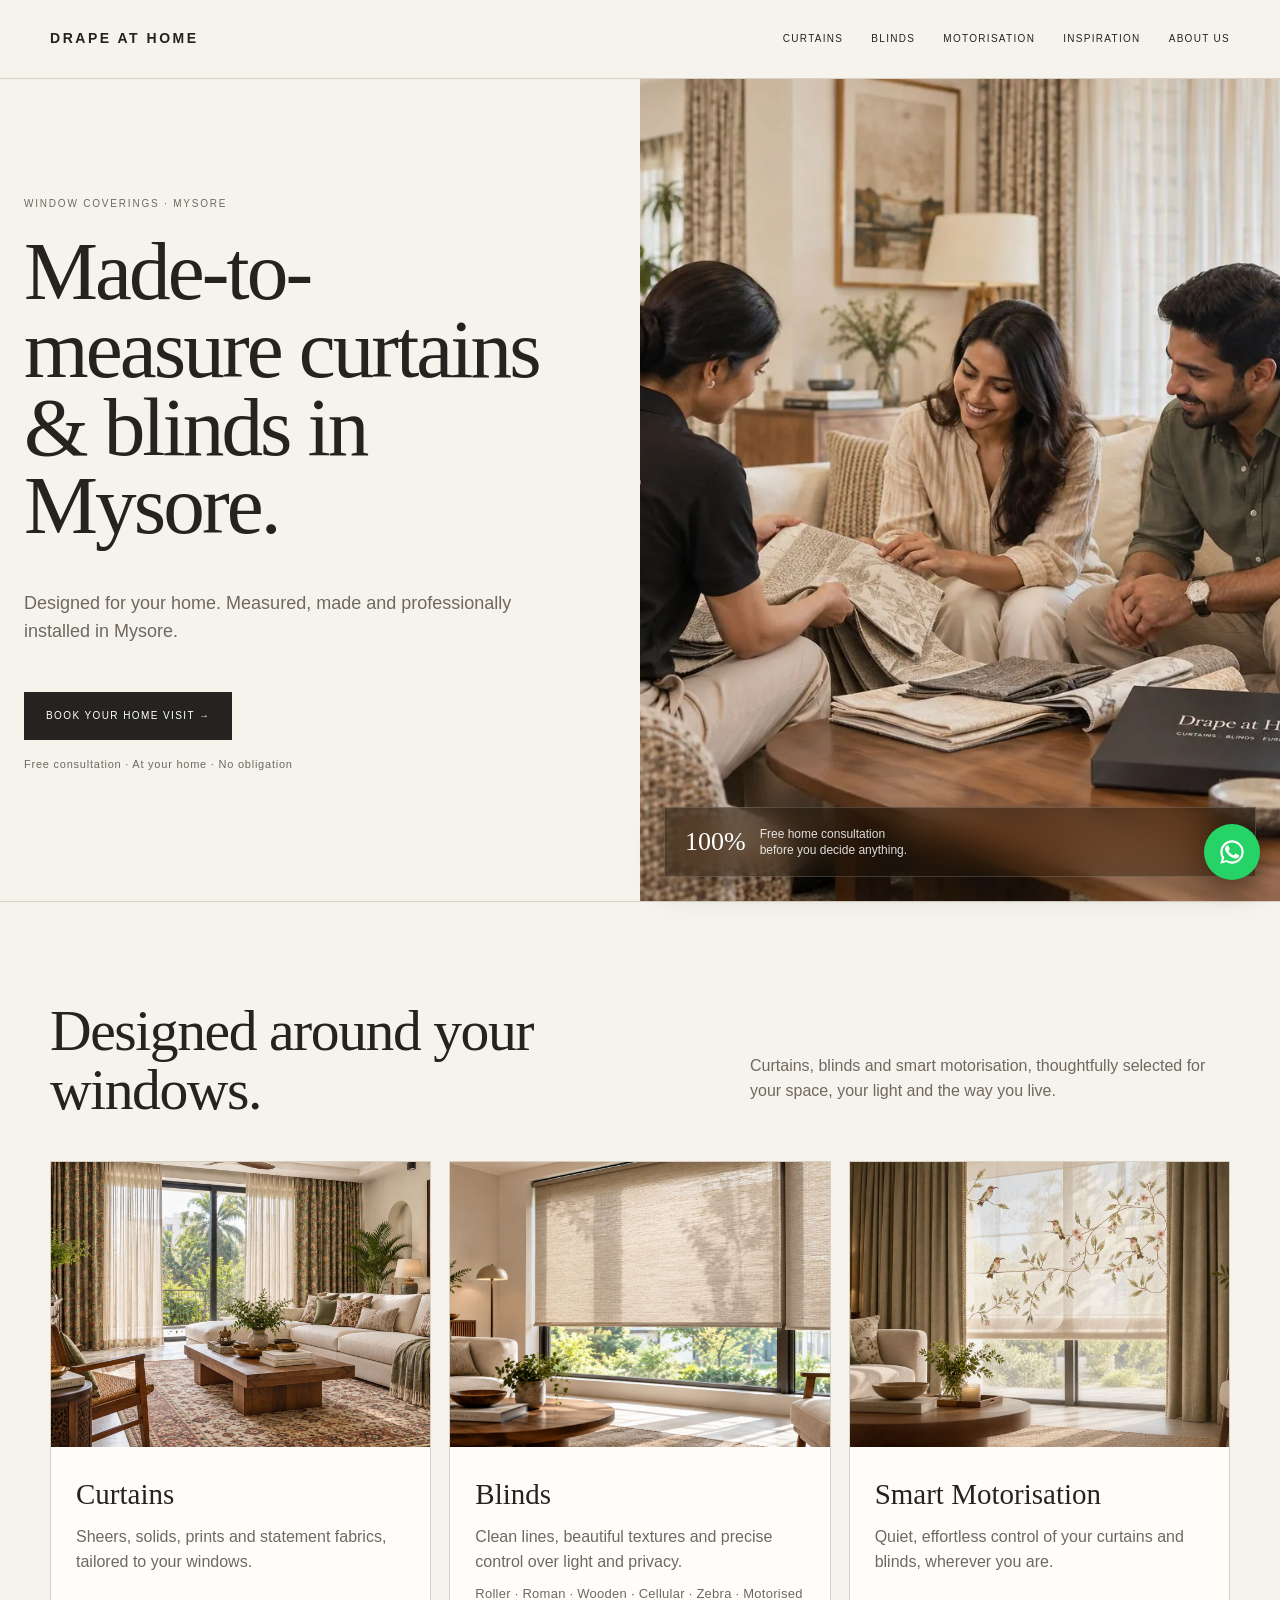
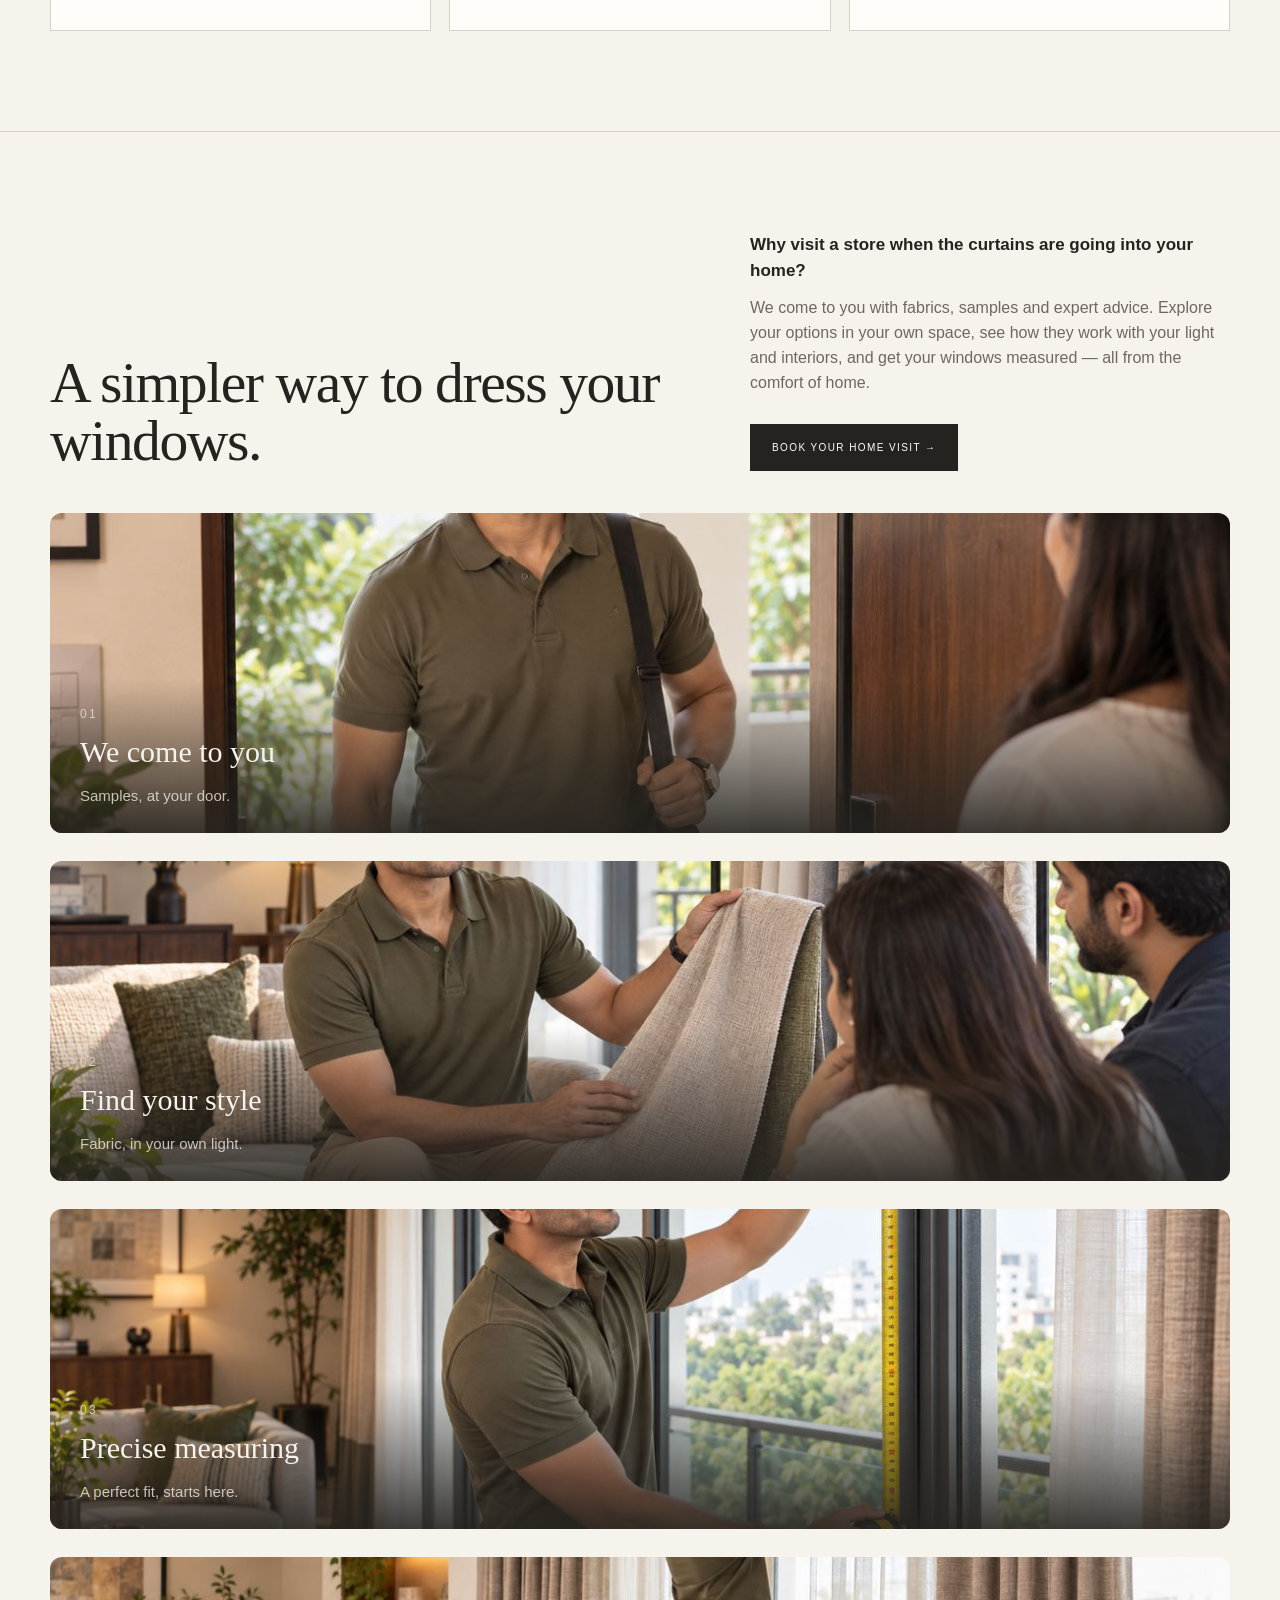
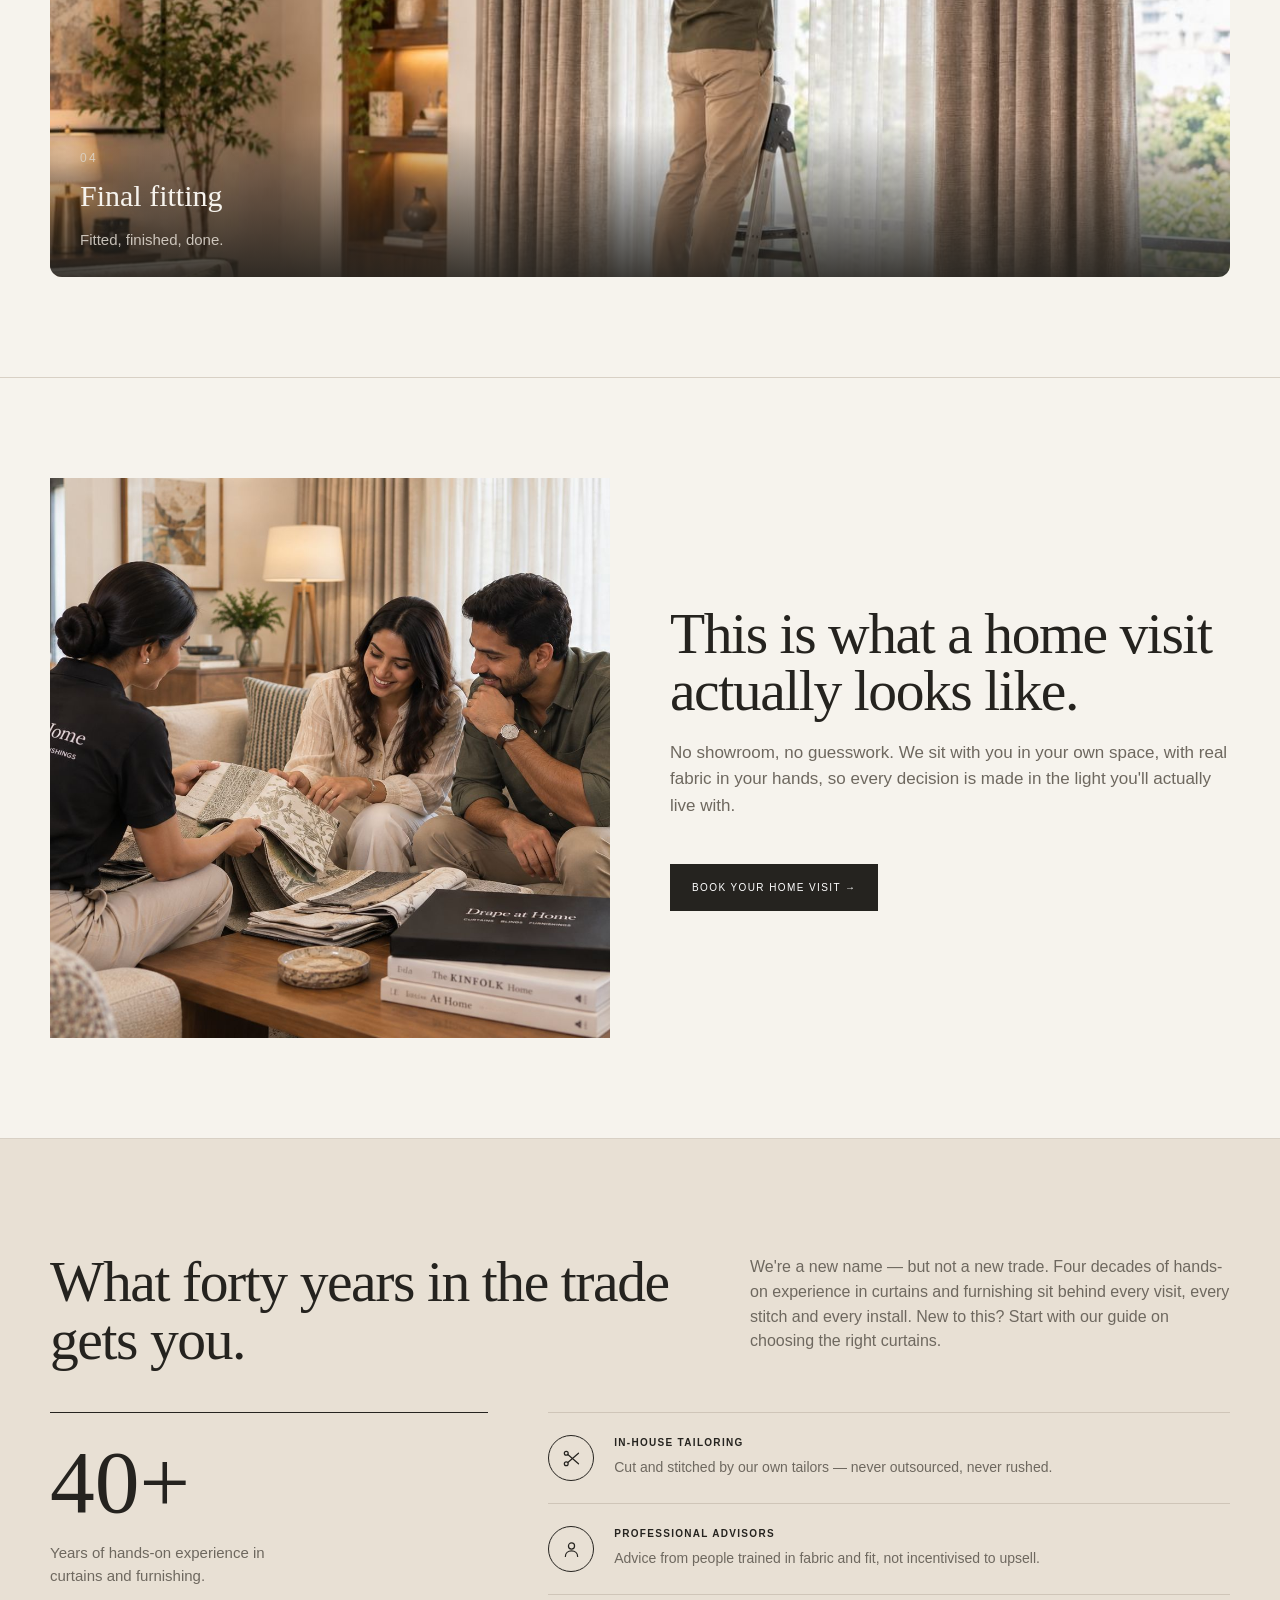
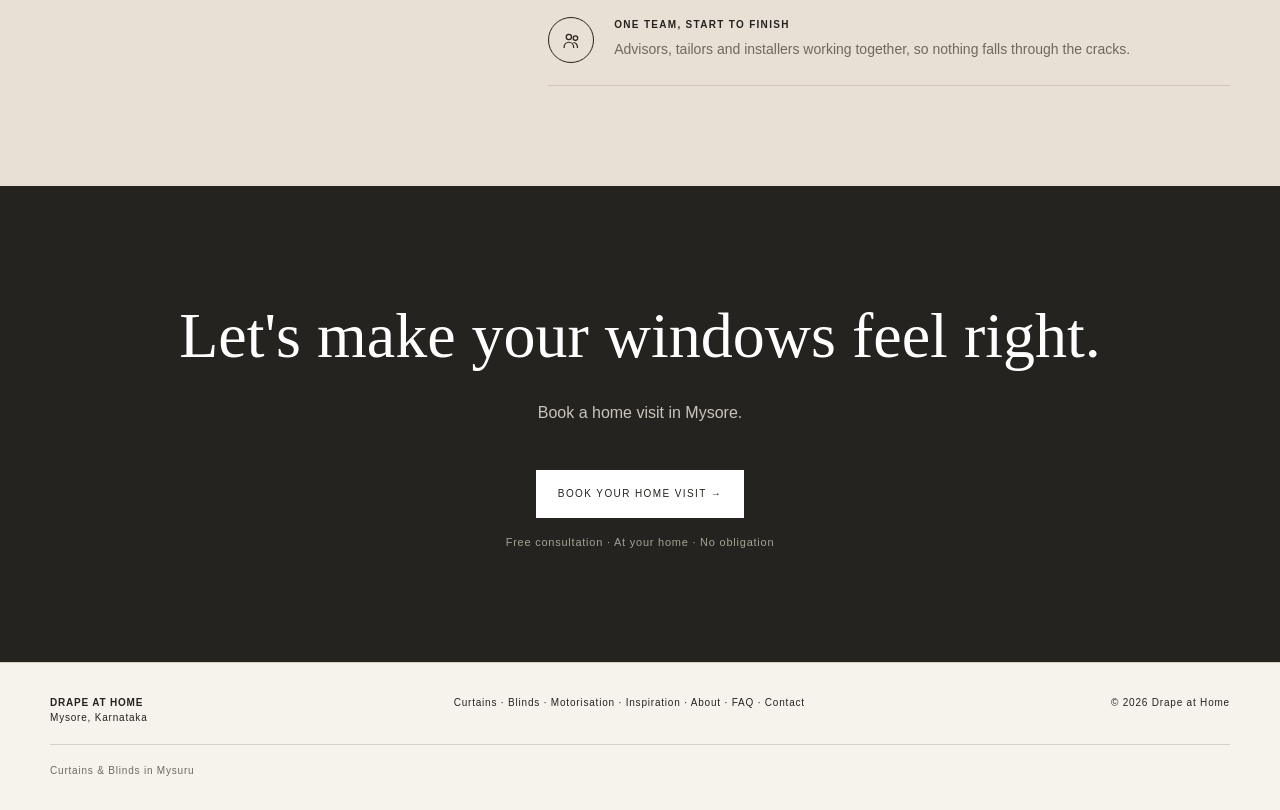
==== index.html @ 2e9bd003 "Set process titles in sentence case for consistency Every other large serif headline site-wide (page" ====
<!doctype html><html lang="en"><head><meta charset="utf-8"><meta name="viewport" content="width=device-width,initial-scale=1"><title>Made-to-measure curtains & blinds in Mysore | Drape at Home</title><meta name="description" content="Made-to-measure curtains, blinds and motorised window coverings for Mysore homes. Free home consultation, expert measuring and professional installation."><link rel="canonical" href="https://drapehomes.netlify.app/"><meta property="og:type" content="website"><meta property="og:title" content="Made-to-measure curtains &amp; blinds in Mysore | Drape at Home"><meta property="og:description" content="Made-to-measure curtains, blinds and motorised window coverings for Mysore homes. Free home consultation, expert measuring and professional installation."><meta property="og:url" content="https://drapehomes.netlify.app/"><meta property="og:image" content="https://drapehomes.netlify.app/images/hero-consultation.jpg"><meta name="twitter:card" content="summary_large_image"><meta name="twitter:title" content="Made-to-measure curtains &amp; blinds in Mysore | Drape at Home"><meta name="twitter:description" content="Made-to-measure curtains, blinds and motorised window coverings for Mysore homes. Free home consultation, expert measuring and professional installation."><meta name="twitter:image" content="https://drapehomes.netlify.app/images/hero-consultation.jpg"><link rel="stylesheet" href="style.css"><script type="application/ld+json">{"@context":"https://schema.org","@type":"HomeAndConstructionBusiness","name":"Drape at Home","description":"Made-to-measure curtains, blinds and motorised window coverings for homes in Mysuru.","telephone":"+919886224170","address":{"@type":"PostalAddress","addressLocality":"Mysuru","addressRegion":"Karnataka","addressCountry":"IN"},"priceRange":"₹₹","areaServed":{"@type":"City","name":"Mysuru","containedInPlace":{"@type":"AdministrativeArea","name":"Karnataka"}},"url":"https://drapehomes.netlify.app/","serviceType":["Curtains","Blinds","Motorisation"]}</script></head><body><header><div class="container nav"><a class="logo" href="index.html">DRAPE AT HOME</a><nav class="navlinks"><a href="curtains.html">CURTAINS</a><a href="blinds.html">BLINDS</a><a href="motorisation.html">MOTORISATION</a><a href="inspiration.html">INSPIRATION</a><a href="about.html">ABOUT US</a></nav><button class="menu" aria-label="Open menu" aria-expanded="false">☰</button></div><nav class="mobile-nav" aria-label="Mobile navigation"><a href="index.html">HOME</a><a href="curtains.html">CURTAINS</a><a href="blinds.html">BLINDS</a><a href="motorisation.html">MOTORISATION</a><a href="inspiration.html">INSPIRATION</a><a href="about.html">ABOUT US</a><a href="contact.html">CONTACT</a></nav></header><main><section class="hero"><div class="container hero-copy"><div class="eyebrow">Window coverings · Mysore</div><h1>Made-to-measure curtains & blinds in Mysore.</h1><p class="lead">Designed for your home. Measured, made and professionally installed in Mysore.</p><a class="btn" href="contact.html">BOOK YOUR HOME VISIT →</a><p class="btn-note">Free consultation · At your home · No obligation</p></div><div class="hero-img"><picture><source srcset="images/hero-consultation.webp" type="image/webp"><img src="images/hero-consultation.jpg" width="1536" height="1024" alt="Drape at Home consultant showing curtain fabric samples to a couple at home"></picture><div class="hero-badge"><div class="hero-badge-num">100%</div><div class="hero-badge-text">Free home consultation<br>before you decide anything.</div></div></div></section>
<section class="section"><div class="container"><div class="section-head"><h2>Designed around your windows.</h2><p class="section-intro">Curtains, blinds and smart motorisation, thoughtfully selected for your space, your light and the way you live.</p></div><div class="cards"><a class="card" href="curtains.html"><img src="images/curtains-living-room.jpg" width="1536" height="1024" loading="lazy" alt="Curtains in a living room"><div class="card-body"><h3>Curtains</h3><p>Sheers, solids, prints and statement fabrics, tailored to your windows.</p></div></a><a class="card" href="blinds.html"><img src="images/blinds-roller-shade.jpg" width="1600" height="900" loading="lazy" alt="Window blinds"><div class="card-body"><h3>Blinds</h3><p>Clean lines, beautiful textures and precise control over light and privacy.</p><p>Roller · Roman · Wooden · Cellular · Zebra · Motorised</p></div></a><a class="card" href="motorisation.html"><img src="images/bedroom-window-treatment.jpg" width="1600" height="900" loading="lazy" alt="Bedroom interior"><div class="card-body"><h3>Smart Motorisation</h3><p>Quiet, effortless control of your curtains and blinds, wherever you are.</p></div></a></div></div></section>
<section class="section"><div class="container"><div class="section-head"><h2>A simpler way to dress your windows.</h2><div class="section-intro"><p class="lede">Why visit a store when the curtains are going into your home?</p><p>We come to you with fabrics, samples and expert advice. Explore your options in your own space, see how they work with your light and interiors, and get your windows measured — all from the comfort of home.</p><a class="btn" href="contact.html">BOOK YOUR HOME VISIT →</a></div></div><div class="process-list"><div class="process-item"><div class="process-photo"><img src="images/process-visit.jpg" width="1200" height="873" loading="lazy" alt="Drape at Home consultant arriving at a customer's home for a visit"><div class="process-overlay"><span class="process-num">01</span><h3 class="process-title">We come to you</h3><p class="process-sub">Samples, at your door.</p></div></div></div><div class="process-item"><div class="process-photo"><img src="images/process-design.jpg" width="1200" height="800" loading="lazy" alt="Consultant showing fabric swatches to a couple at home"><div class="process-overlay"><span class="process-num">02</span><h3 class="process-title">Find your style</h3><p class="process-sub">Fabric, in your own light.</p></div></div></div><div class="process-item"><div class="process-photo"><img src="images/process-measure.jpg" width="1200" height="675" loading="lazy" alt="Consultant measuring a window for made-to-measure curtains in a Mysore home"><div class="process-overlay"><span class="process-num">03</span><h3 class="process-title">Precise measuring</h3><p class="process-sub">A perfect fit, starts here.</p></div></div></div><div class="process-item"><div class="process-photo"><img src="images/process-install.jpg" width="1200" height="800" loading="lazy" alt="Consultant installing curtains from a ladder"><div class="process-overlay"><span class="process-num">04</span><h3 class="process-title">Final fitting</h3><p class="process-sub">Fitted, finished, done.</p></div></div></div></div></div></section>
<section class="section"><div class="container feature"><img src="images/consultation-living-room.jpg" width="1536" height="1024" loading="lazy" alt="Drape at Home consultant showing fabric samples to a couple in their living room"><div class="feature-copy"><h2>This is what a home visit actually looks like.</h2><p>No showroom, no guesswork. We sit with you in your own space, with real fabric in your hands, so every decision is made in the light you'll actually live with.</p><a class="btn" href="contact.html">BOOK YOUR HOME VISIT →</a></div></div></section><section class="section trust"><div class="container"><div class="section-head"><h2>What forty years in the trade gets you.</h2><p class="section-intro">We're a new name — but not a new trade. Four decades of hands-on experience in curtains and furnishing sit behind every visit, every stitch and every install. New to this? Start with our guide on <a href="choosing-the-right-curtains.html">choosing the right curtains</a>.</p></div><div class="trust-layout"><div class="trust-stat"><div class="trust-stat-num">40+</div><div class="trust-stat-label">Years of hands-on experience in curtains and furnishing.</div></div><div class="trust-list"><div class="trust-row"><div class="trust-icon"><svg viewBox="0 0 24 24" fill="none" stroke="currentColor" stroke-width="1.4" stroke-linecap="round" stroke-linejoin="round"><circle cx="6" cy="6" r="2.2"/><circle cx="6" cy="18" r="2.2"/><line x1="7.8" y1="7.4" x2="20" y2="18"/><line x1="7.8" y1="16.6" x2="20" y2="6"/></svg></div><div><b>IN-HOUSE TAILORING</b><span>Cut and stitched by our own tailors — never outsourced, never rushed.</span></div></div><div class="trust-row"><div class="trust-icon"><svg viewBox="0 0 24 24" fill="none" stroke="currentColor" stroke-width="1.4" stroke-linecap="round" stroke-linejoin="round"><circle cx="12" cy="8" r="3.5"/><path d="M5 20c0-4 3-6.5 7-6.5s7 2.5 7 6.5"/></svg></div><div><b>PROFESSIONAL ADVISORS</b><span>Advice from people trained in fabric and fit, not incentivised to upsell.</span></div></div><div class="trust-row"><div class="trust-icon"><svg viewBox="0 0 24 24" fill="none" stroke="currentColor" stroke-width="1.4" stroke-linecap="round" stroke-linejoin="round"><circle cx="9" cy="8" r="3"/><circle cx="16.5" cy="9.2" r="2.6"/><path d="M3.5 20c0-3.5 2.5-6 5.5-6s5.5 2.5 5.5 6"/><path d="M14.7 14.3c2.4.5 4.1 2.5 4.1 5.7"/></svg></div><div><b>ONE TEAM, START TO FINISH</b><span>Advisors, tailors and installers working together, so nothing falls through the cracks.</span></div></div></div></div></div></section>
<section class="cta"><h2>Let's make your windows feel right.</h2><p>Book a home visit in Mysore.</p><a class="btn" href="contact.html">BOOK YOUR HOME VISIT →</a><p class="btn-note">Free consultation · At your home · No obligation</p></section></main><footer><div class="container footerrow"><div><b>DRAPE AT HOME</b><br>Mysore, Karnataka</div><div><a href="curtains.html">Curtains</a> · <a href="blinds.html">Blinds</a> · <a href="motorisation.html">Motorisation</a> · <a href="inspiration.html">Inspiration</a> · <a href="about.html">About</a> · <a href="faq.html">FAQ</a> · <a href="contact.html">Contact</a></div><div>© 2026 Drape at Home</div></div><div class="container footer-local"><a href="curtain-blinds-mysore.html">Curtains &amp; Blinds in Mysuru</a></div></footer><a class="whatsapp" href="https://wa.me/919886224170?text=Hi%20Drape%20at%20Home%2C%20I%27d%20like%20to%20book%20a%20home%20visit." target="_blank" rel="noopener" aria-label="Chat with Drape at Home on WhatsApp"><svg viewBox="0 0 24 24" fill="#fff" aria-hidden="true"><path d="M17.472 14.382c-.297-.149-1.758-.867-2.03-.967-.273-.099-.471-.148-.67.15-.197.297-.767.966-.94 1.164-.173.199-.347.223-.644.075-.297-.15-1.255-.463-2.39-1.475-.883-.788-1.48-1.761-1.653-2.059-.173-.297-.018-.458.13-.606.134-.133.298-.347.446-.52.149-.174.198-.298.298-.497.099-.198.05-.371-.025-.52-.075-.149-.669-1.612-.916-2.207-.242-.579-.487-.5-.669-.51-.173-.008-.371-.01-.57-.01-.198 0-.52.074-.792.372-.272.297-1.04 1.016-1.04 2.479 0 1.462 1.065 2.875 1.213 3.074.149.198 2.096 3.2 5.077 4.487.709.306 1.262.489 1.694.625.712.227 1.36.195 1.871.118.571-.085 1.758-.719 2.006-1.413.248-.694.248-1.289.173-1.413-.074-.124-.272-.198-.57-.347z"/><path d="M12.001 2c-5.514 0-10 4.486-10 10 0 1.764.464 3.49 1.345 5.007L2 22l5.117-1.334A9.953 9.953 0 0012 22c5.514 0 10-4.486 10-10S17.515 2 12.001 2zm0 18.15a8.13 8.13 0 01-4.144-1.14l-.297-.176-3.037.792.812-2.958-.192-.304a8.14 8.14 0 01-1.243-4.364c0-4.494 3.656-8.15 8.151-8.15 4.494 0 8.15 3.656 8.15 8.15 0 4.495-3.656 8.15-8.15 8.15z"/></svg></a><script src="script.js"></script></body></html>
---- style.css ----
:root{--paper:#f6f3ed;--warm:#e8e0d4;--sand:#d9cdbd;--ink:#25231f;--muted:#6e685f;--line:#d8d0c5;--white:#fffdfa}
*{box-sizing:border-box}html{scroll-behavior:smooth}body{margin:0;background:var(--paper);color:var(--ink);font-family:Arial,Helvetica,sans-serif;line-height:1.55}a{color:inherit;text-decoration:none}img{display:block;width:100%;height:auto;object-fit:cover}button,.btn,input,select,textarea{font:inherit}.container{width:min(1180px,calc(100% - 48px));margin:auto}
header{position:sticky;top:0;z-index:50;background:rgba(246,243,237,.94);backdrop-filter:blur(10px);border-bottom:1px solid var(--line)}.nav{height:78px;display:flex;align-items:center;justify-content:space-between}.logo{font-size:14px;letter-spacing:.18em;font-weight:700}.navlinks{display:flex;gap:28px;font-size:10px;letter-spacing:.13em}.navlinks a:hover{opacity:.6}.menu{display:none;border:0;background:transparent;font-size:24px;padding:10px;margin:-10px;line-height:1}.mobile-nav{display:none}
.hero{min-height:calc(100vh - 78px);display:grid;grid-template-columns:1fr 1fr}.hero-copy{display:flex;flex-direction:column;justify-content:center;padding:90px 70px 90px 0}.eyebrow{font-size:10px;letter-spacing:.18em;text-transform:uppercase;color:var(--muted);margin-bottom:20px}.hero h1,.pagehero h1,.section h2,.feature-copy h2,.feature-copy h3,.cta h2{font-family:Georgia,'Times New Roman',serif;font-weight:400}.hero h1{font-size:clamp(52px,6.5vw,92px);line-height:.94;margin:0 0 28px;letter-spacing:-.035em}.lead{font-size:18px;color:var(--muted);max-width:550px}.btn{display:inline-flex;align-items:center;justify-content:center;width:max-content;padding:15px 21px;background:var(--ink);color:#fff;font-size:10px;letter-spacing:.14em;margin-top:28px;border:1px solid var(--ink);transition:.2s}.btn:hover{background:transparent;color:var(--ink)}.btn.light{background:#fff;color:var(--ink);border-color:#fff}.btn.light:hover{background:transparent;color:#fff}.hero-img{min-height:620px;position:relative}.hero-img img{height:100%;min-height:620px}.hero-badge{position:absolute;left:24px;bottom:24px;right:24px;background:rgba(20,18,15,.5);backdrop-filter:blur(14px) saturate(160%);-webkit-backdrop-filter:blur(14px) saturate(160%);padding:18px 20px;display:flex;align-items:center;gap:14px;border:1px solid rgba(255,255,255,.16);box-shadow:0 12px 30px rgba(0,0,0,.22)}.hero-badge-num{font-family:Georgia,serif;font-size:26px;line-height:1;white-space:nowrap;color:#fff}.hero-badge-text{font-size:12px;color:rgba(255,255,255,.85);line-height:1.35}
.section{padding:100px 0;border-top:1px solid var(--line)}.section-head{display:flex;justify-content:space-between;align-items:end;gap:40px;margin-bottom:42px}.section h2{font-size:clamp(38px,4.5vw,60px);line-height:1.02;margin:0;letter-spacing:-.025em}.section-intro{max-width:480px;color:var(--muted)}.section-intro .lede{color:var(--ink);font-weight:700;font-size:17px;margin:0 0 12px}.section-intro p{margin:0 0 12px}.section-intro p:last-of-type{margin-bottom:0}.cards{display:grid;grid-template-columns:repeat(3,1fr);gap:18px}.card{background:var(--white);border:1px solid var(--line);transition:transform .2s,box-shadow .2s}.card:hover{transform:translateY(-3px);box-shadow:0 15px 35px #0000000c}.card img{aspect-ratio:4/3}.card-body{padding:25px}.card h3{font-family:Georgia,serif;font-size:29px;font-weight:400;margin:0 0 8px}.card p{color:var(--muted);margin:0}.card p+p{margin-top:10px;font-size:13px;letter-spacing:.02em}
.number-grid{display:grid;grid-template-columns:repeat(4,1fr);gap:20px}.process-list{display:flex;flex-direction:column;gap:28px}.process-photo{position:relative;border-radius:12px;overflow:hidden}.process-photo img{width:100%;height:320px;object-fit:cover;display:block}.process-overlay{position:absolute;left:0;right:0;bottom:0;padding:26px 30px;background:linear-gradient(to top,rgba(37,35,31,.88),rgba(37,35,31,0))}.process-num{display:block;font-size:12px;letter-spacing:.2em;color:var(--sand)}.process-title{font-family:Georgia,'Times New Roman',serif;font-weight:400;font-size:30px;color:var(--paper);margin:6px 0 0}.process-sub{margin:8px 0 0;font-size:15px;color:rgba(244,237,228,.78)}.step{background:var(--white);border:1px solid var(--line);padding-bottom:30px}.step-media{position:relative}.step-media img{aspect-ratio:4/3;display:block}.step-body{padding:40px 26px 0}.step-body b{font-size:10px;letter-spacing:.15em;color:var(--muted)}.step-body h3{font-family:Georgia,serif;font-weight:400;font-size:26px;margin:14px 0 10px}.step-body p{color:var(--muted);margin:0}.step-body .tagline{color:var(--ink);font-weight:700;font-size:15px;margin:0 0 8px}.step-icon{position:absolute;left:22px;bottom:-24px;width:56px;height:56px;border-radius:50%;background:var(--ink);color:#fff;display:flex;align-items:center;justify-content:center;border:4px solid var(--white)}.step-icon svg{width:24px;height:24px;display:block}.trust-icon,.choice-icon{width:46px;height:46px;border-radius:50%;border:1px solid var(--ink);display:flex;align-items:center;justify-content:center;margin-bottom:16px}.trust-icon svg,.choice-icon svg{width:21px;height:21px;display:block}
.trust{background:var(--warm)}.trust-layout{display:grid;grid-template-columns:.9fr 1.4fr;gap:60px;margin-top:6px}.trust-stat{border-top:1px solid var(--ink);padding-top:24px}.trust-stat-num{font-family:Georgia,serif;font-weight:400;font-size:clamp(60px,7vw,96px);line-height:1;margin-bottom:14px}.trust-stat-label{color:var(--muted);font-size:15px;max-width:230px}.trust-list{display:flex;flex-direction:column}.trust-row{display:flex;gap:20px;align-items:flex-start;padding:22px 0;border-top:1px solid #cfc5b8}.trust-row:last-child{border-bottom:1px solid #cfc5b8}.trust-row .trust-icon{margin-bottom:0}.trust-row b{display:block;font-size:10px;letter-spacing:.13em;margin-bottom:6px}.trust-row span{display:block;color:var(--muted);font-size:14px}.cta{background:var(--ink);color:#fff;text-align:center;padding:100px 20px}.cta h2{font-size:clamp(40px,5vw,68px);margin:0}.cta p{color:#c9c4bb}.cta .btn{background:#fff;color:var(--ink);border-color:#fff}.btn-note{display:block;font-size:11px;letter-spacing:.07em;color:var(--muted);margin-top:16px}.cta .btn-note{color:#a7a197}
footer{padding:32px 0;border-top:1px solid var(--line);font-size:10px;letter-spacing:.08em}.footerrow{display:flex;justify-content:space-between;gap:25px}.footerrow a:hover{text-decoration:underline}.footer-local{margin-top:18px;padding-top:18px;border-top:1px solid var(--line);color:var(--muted);font-size:10px}.footer-local a:hover{text-decoration:underline}.whatsapp{position:fixed;right:20px;bottom:20px;width:56px;height:56px;border-radius:50%;background:#25d366;display:flex;align-items:center;justify-content:center;z-index:40;box-shadow:0 8px 20px rgba(0,0,0,.25);transition:transform .2s}.whatsapp:hover{transform:scale(1.07)}.whatsapp svg{width:28px;height:28px;display:block}
.pagehero{padding:105px 0 70px;border-bottom:1px solid var(--line)}.pagehero h1{font-size:clamp(52px,7vw,94px);line-height:.93;margin:0 0 24px;max-width:1000px;letter-spacing:-.035em}.pagehero p{font-size:18px;color:var(--muted);max-width:650px}.category-grid{display:grid;grid-template-columns:repeat(3,1fr);gap:18px}.category{border-top:1px solid var(--ink);padding:22px 0 30px}.category h3{font-family:Georgia,serif;font-weight:400;font-size:29px;margin:0 0 8px}.category p{color:var(--muted);margin:0}.feature{display:grid;grid-template-columns:1fr 1fr;gap:60px;align-items:center}.feature-spaced{margin-bottom:60px}.type-head{margin-bottom:30px}.type-head h3{font-family:Georgia,serif;font-weight:400;font-size:34px;margin:0 0 8px}.type-head p{color:var(--muted);margin:0}.type-head-spaced{margin-top:70px}.category-grid-4{grid-template-columns:repeat(4,1fr)}.category-grid-2{grid-template-columns:repeat(2,1fr)}.choice-grid{display:grid;grid-template-columns:repeat(2,1fr);gap:20px;border-top:1px solid var(--line);padding-top:36px}.choice-card{display:block;border:1px solid var(--line);background:var(--white);padding:30px 26px;transition:transform .2s,box-shadow .2s}a.choice-card:hover{transform:translateY(-3px);box-shadow:0 15px 35px #0000000c}.choice-card h4{font-family:Georgia,serif;font-weight:400;font-size:26px;margin:0 0 10px}.choice-card p{color:var(--muted);margin:0}.choice-card .choice-link{display:block;color:var(--ink);font-weight:700;margin-top:14px}.feature img{aspect-ratio:1/1}.feature video{width:100%;display:block;aspect-ratio:9/16;object-fit:cover;background:#000;max-height:520px;margin:0 auto}.feature-copy h2,.feature-copy h3{font-size:clamp(42px,4.5vw,62px);line-height:1;margin:0 0 20px}.feature-copy p{color:var(--muted);font-size:17px}.sr-only{position:absolute;width:1px;height:1px;padding:0;margin:-1px;overflow:hidden;clip:rect(0,0,0,0);white-space:nowrap;border:0}.faq{max-width:850px}.faq-item{border-top:1px solid var(--line)}.faq-item:last-child{border-bottom:1px solid var(--line)}.faq-item h3{margin:0}.faq-q{display:flex;align-items:center;justify-content:space-between;gap:24px;width:100%;padding:24px 2px;background:none;border:0;text-align:left;font-family:Georgia,'Times New Roman',serif;font-size:22px;line-height:1.35;color:var(--ink);cursor:pointer;-webkit-tap-highlight-color:transparent}.faq-q:focus-visible{outline:2px solid var(--ink);outline-offset:6px}.faq-icon{flex:none;position:relative;width:16px;height:16px}.faq-icon::before,.faq-icon::after{content:"";position:absolute;top:50%;left:50%;background:var(--ink);transform:translate(-50%,-50%)}.faq-icon::before{width:16px;height:1.5px}.faq-icon::after{width:1.5px;height:16px;transition:transform .25s ease}.faq-q[aria-expanded="true"] .faq-icon::after{transform:translate(-50%,-50%) scaleY(0)}.faq-a{display:grid;grid-template-rows:0fr;transition:grid-template-rows .3s ease}.faq-a.is-open{grid-template-rows:1fr}.faq-a>div{overflow:hidden}.faq-a p{margin:0 0 26px;color:var(--muted);font-size:16px;line-height:1.75;max-width:640px}.reassurance{border-top:1px solid var(--line);padding:36px 0;text-align:center}.reassurance p{margin:0;font-size:12px;letter-spacing:.12em;text-transform:uppercase;color:var(--muted)}.form{display:grid;grid-template-columns:1fr 1fr;gap:18px;max-width:900px}.field{display:flex;flex-direction:column;gap:7px}.field.full{grid-column:1/-1}.field label{font-size:10px;letter-spacing:.1em;text-transform:uppercase}.field input,.field textarea,.field select{padding:14px 15px;border:1px solid var(--line);background:var(--white);color:var(--ink);outline:none}.field input:focus,.field textarea:focus,.field select:focus{border-color:var(--ink)}.field textarea{min-height:140px;resize:vertical}.form .btn{cursor:pointer}.notice{padding:18px;background:var(--warm);margin-top:18px}.articles{display:grid;grid-template-columns:repeat(3,1fr);gap:18px}.article{display:block;background:var(--white);border:1px solid var(--line);transition:transform .2s,box-shadow .2s}a.article:hover{transform:translateY(-3px);box-shadow:0 15px 35px #0000000c}.article img{aspect-ratio:16/10}.article div{padding:22px}.article h3{font-family:Georgia,serif;font-weight:400;font-size:25px;margin:0 0 8px}.article p{color:var(--muted);margin:0}.pillrow{display:flex;flex-wrap:wrap;gap:8px;margin-top:25px}.pill{border:1px solid var(--line);padding:8px 12px;font-size:10px;letter-spacing:.07em}.localbox{background:var(--warm);padding:30px;margin-top:50px}.localbox h3{font-family:Georgia,serif;font-weight:400;font-size:28px;margin:0 0 8px}.post-meta{font-size:10px;letter-spacing:.14em;text-transform:uppercase;color:var(--muted);margin-bottom:18px}.post{max-width:720px}.post .lede{font-size:19px;color:var(--ink);margin:0 0 30px}.post h2{font-family:Georgia,serif;font-weight:400;font-size:32px;margin:44px 0 16px}.post h2:first-of-type{margin-top:0}.post p{color:var(--muted);font-size:16px;line-height:1.75;margin:0 0 18px}.post ul{margin:0 0 18px;padding-left:20px;color:var(--muted);font-size:16px;line-height:1.75}.post li{margin-bottom:8px}.post-hero-img{aspect-ratio:16/9;margin-bottom:10px}.section-note{margin-top:25px;color:var(--muted)}
@media(max-width:800px){.container{width:min(100% - 32px,680px)}.nav{height:68px}.navlinks{display:none}.menu{display:block}.mobile-nav{position:absolute;top:68px;left:0;right:0;background:var(--paper);border-bottom:1px solid var(--line);padding:18px 16px}.mobile-nav.open{display:grid;gap:0}.mobile-nav a{padding:15px 0;border-bottom:1px solid var(--line);font-size:11px;letter-spacing:.12em}.hero{grid-template-columns:1fr}.hero-copy{padding:65px 0 45px}.hero-img,.hero-img img{min-height:430px}.hero-badge{left:14px;right:82px;bottom:14px;padding:14px 16px}.hero-badge-num{font-size:21px}.cards,.category-grid,.articles,.choice-grid,.number-grid{grid-template-columns:1fr}.process-photo img{height:240px}.process-title{font-size:24px}.process-list{gap:22px}.trust-layout{grid-template-columns:1fr;gap:34px}.feature{grid-template-columns:1fr;gap:30px}.form{grid-template-columns:1fr}.field.full{grid-column:auto}.footerrow{flex-direction:column}.section{padding:52px 0}.section-head{display:block}.section-intro{margin-top:18px}.whatsapp{right:16px;bottom:16px;width:50px;height:50px}.whatsapp svg{width:25px;height:25px}.pagehero{padding:75px 0 55px}}
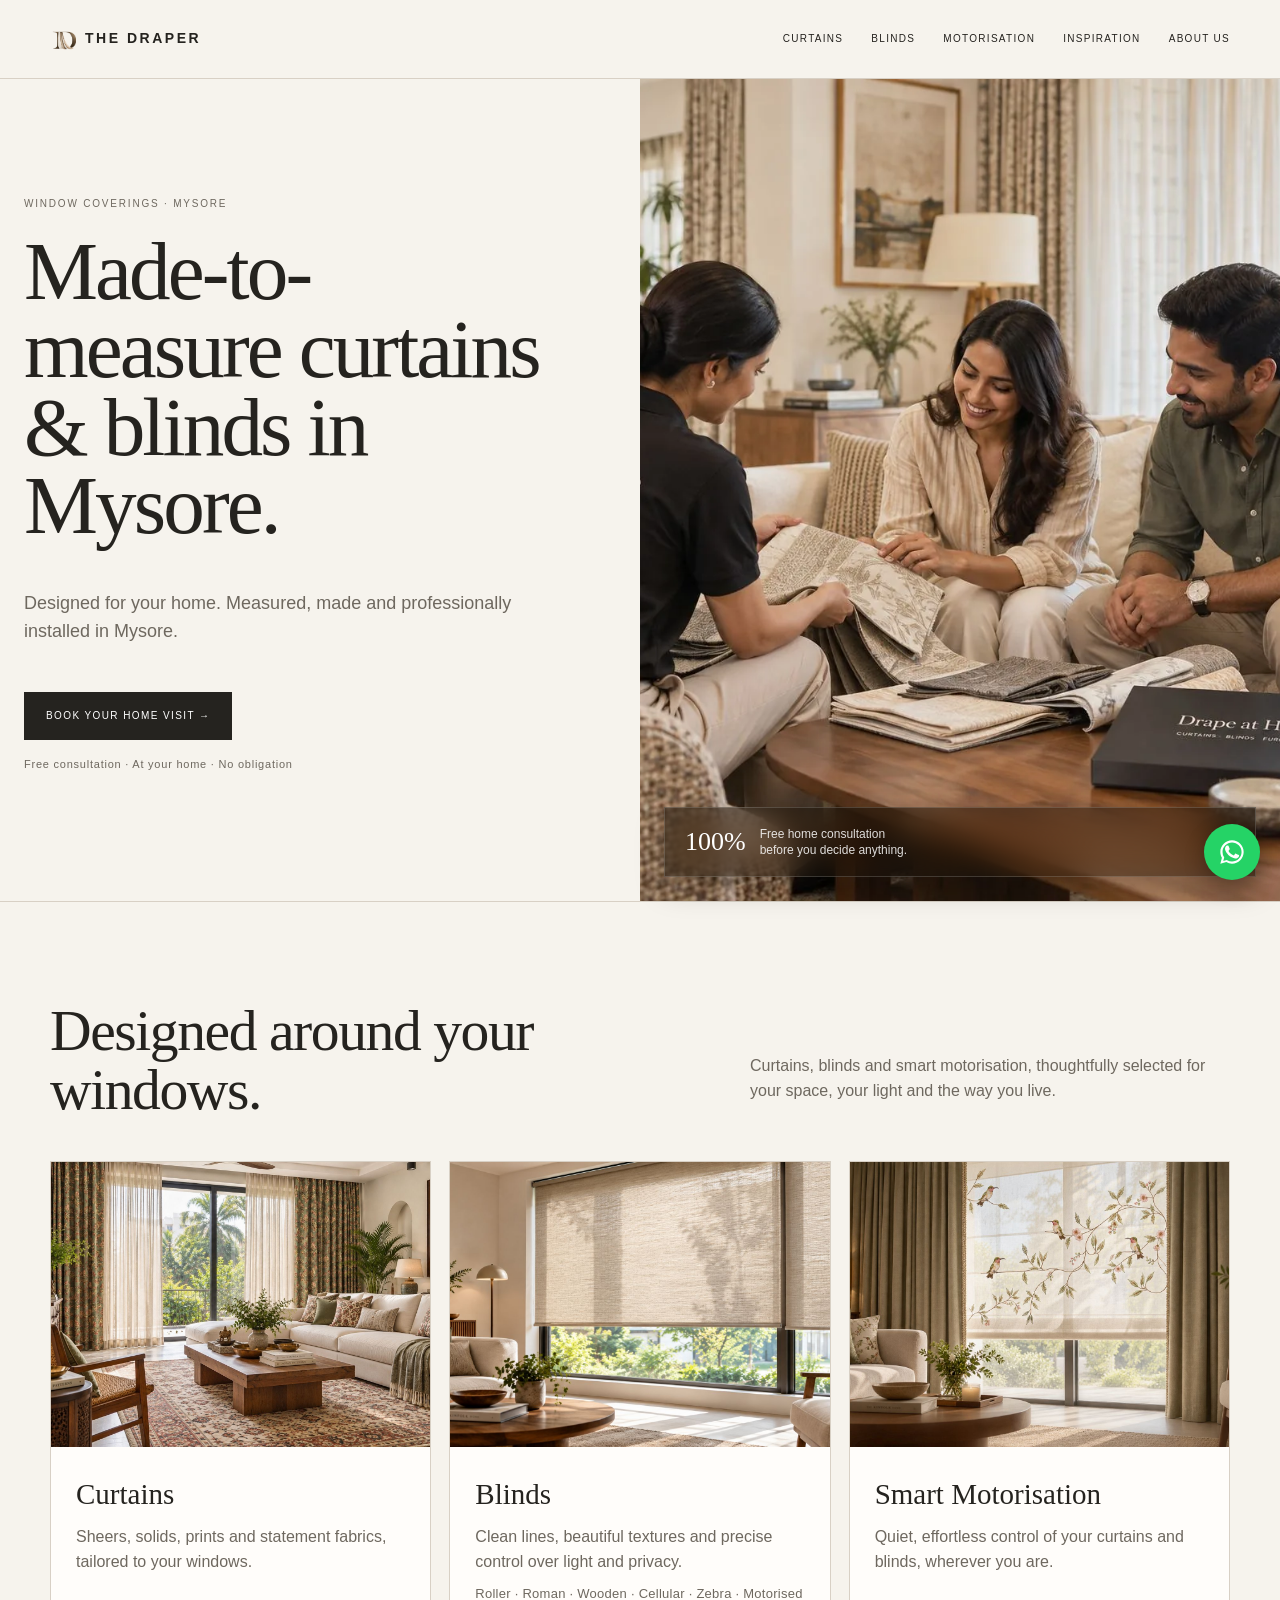
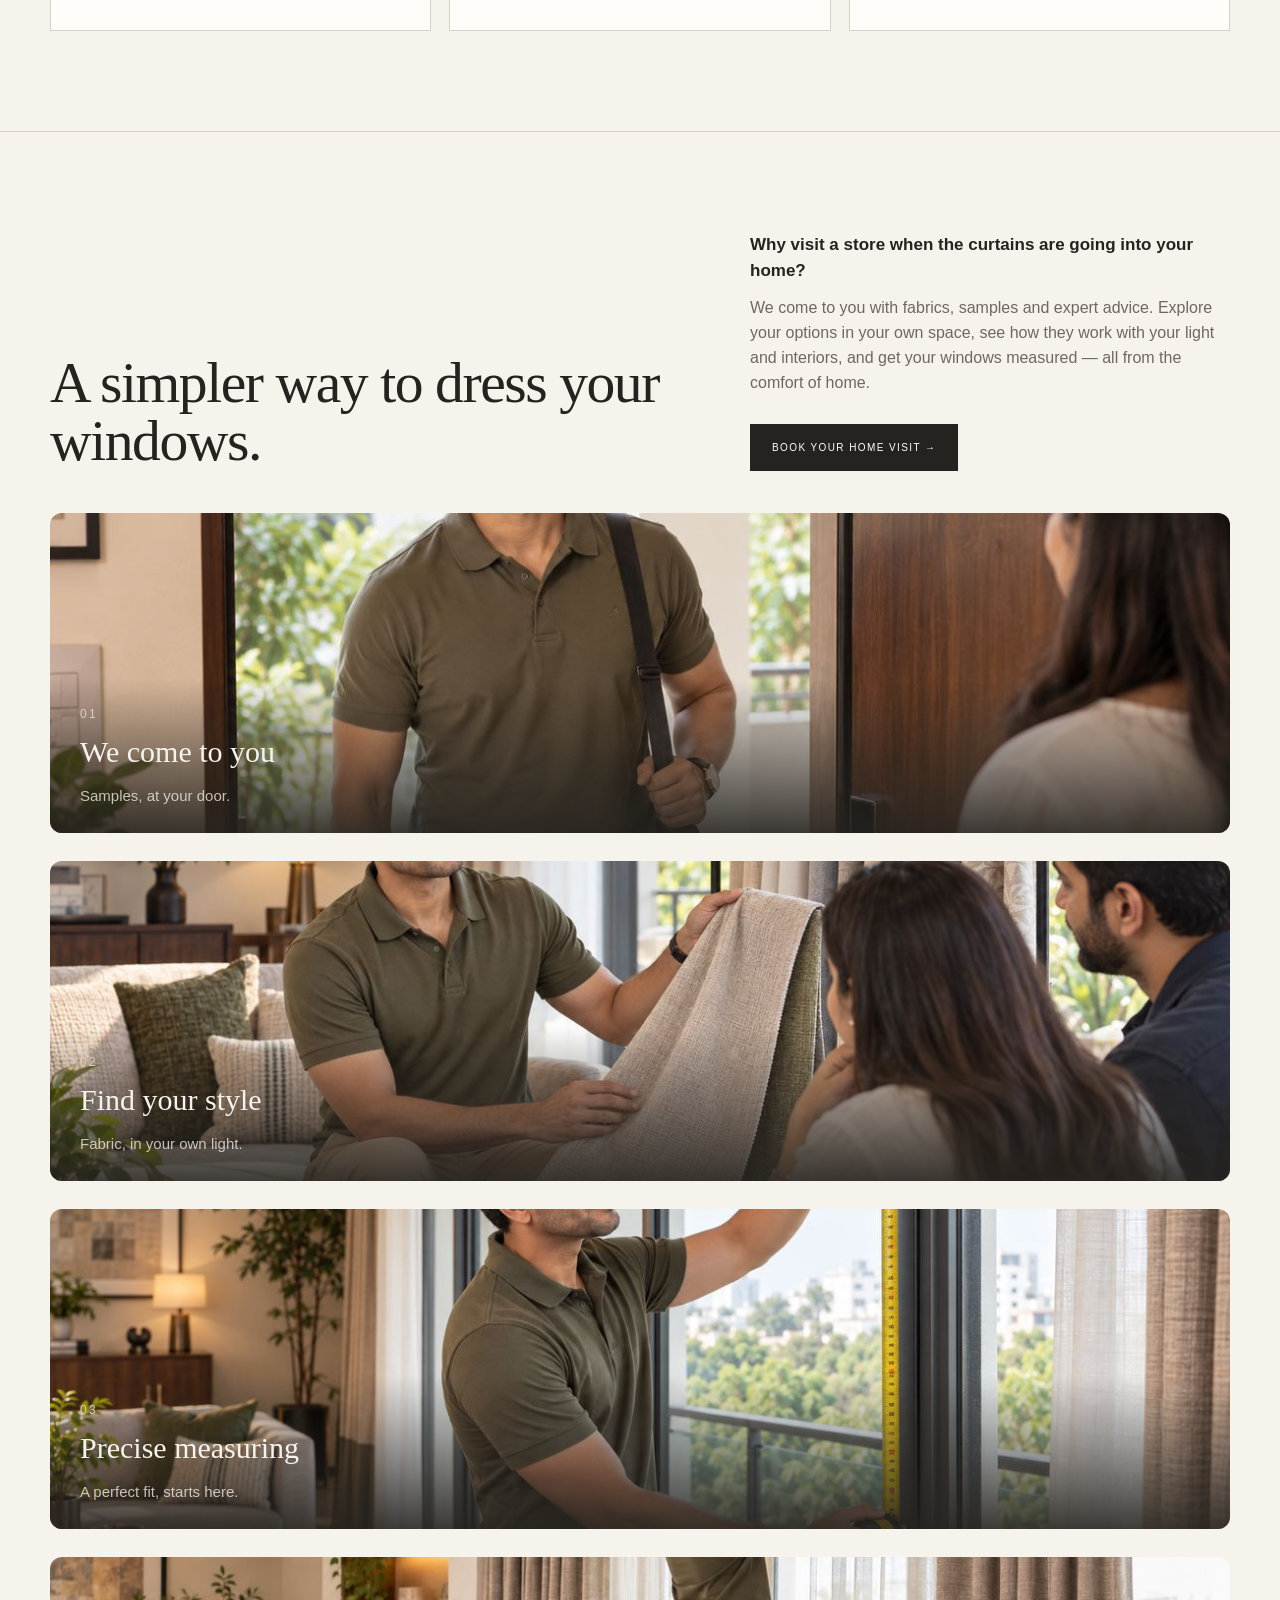
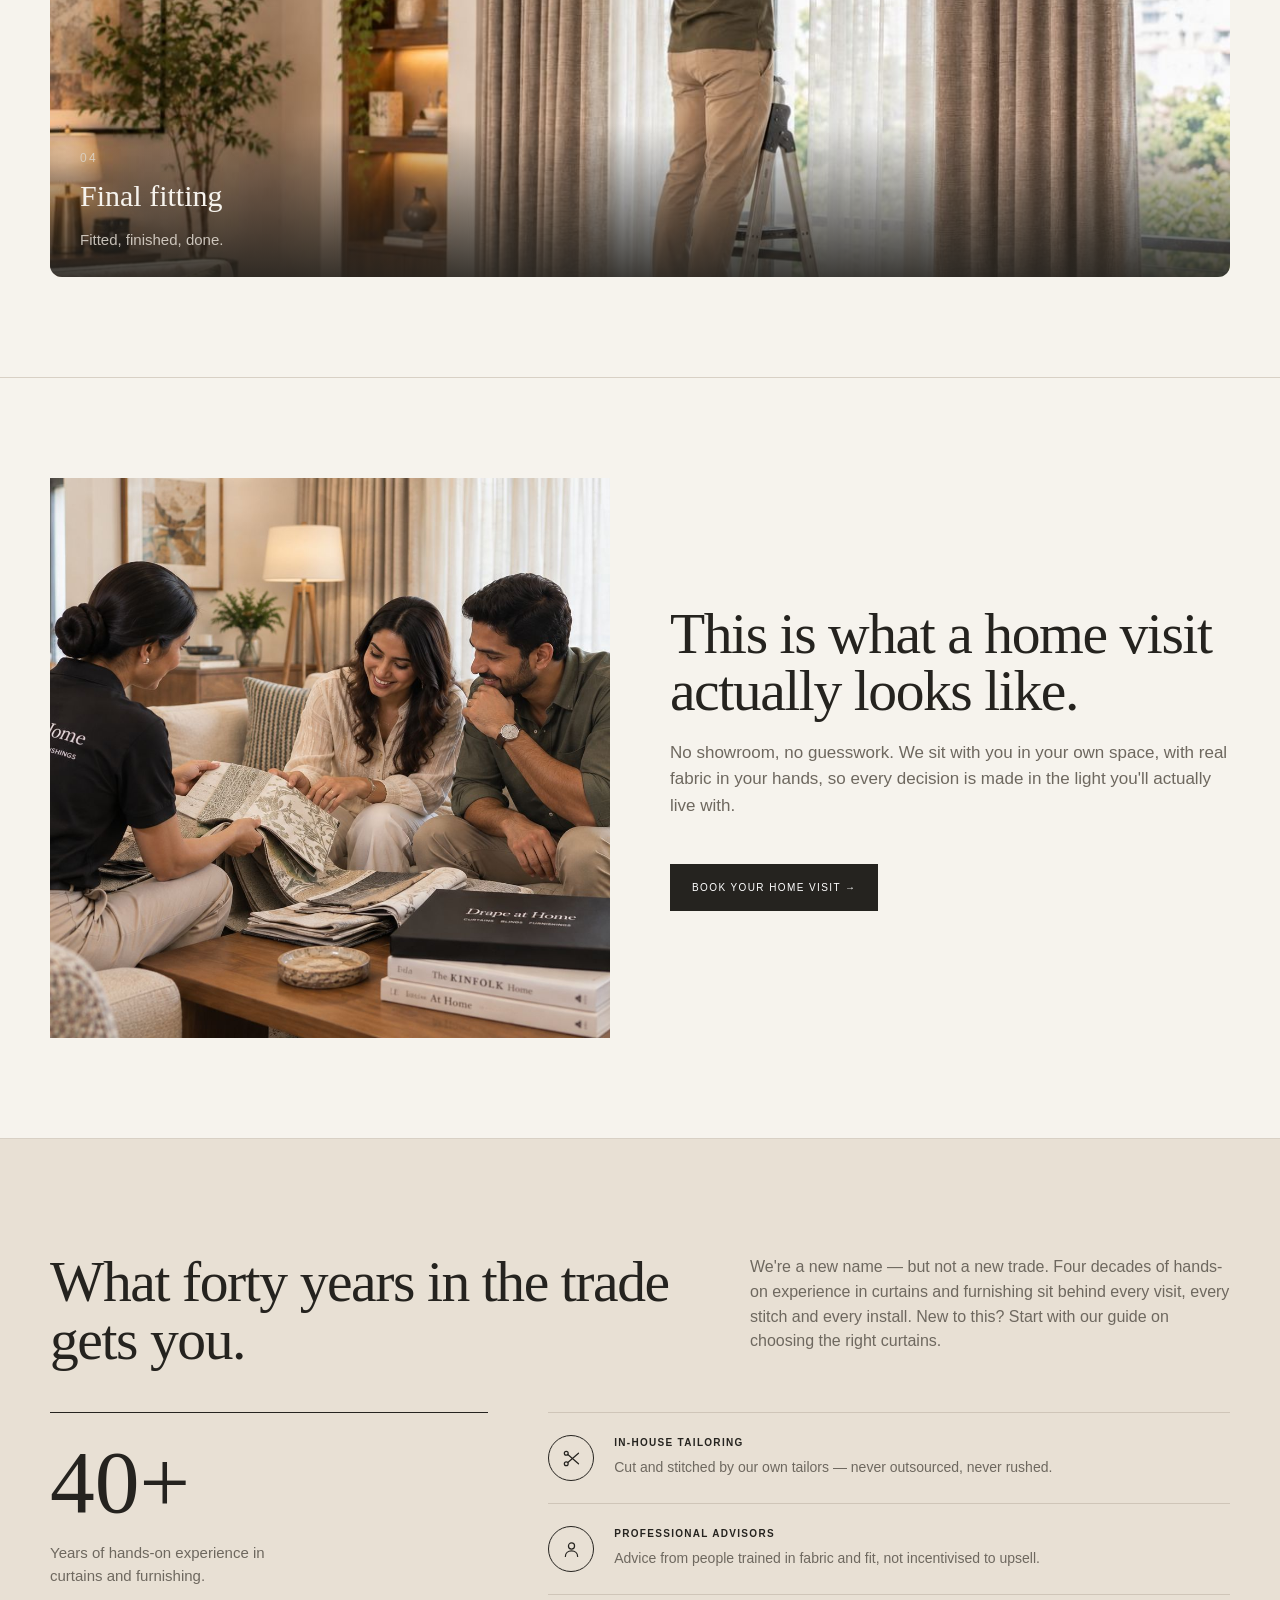
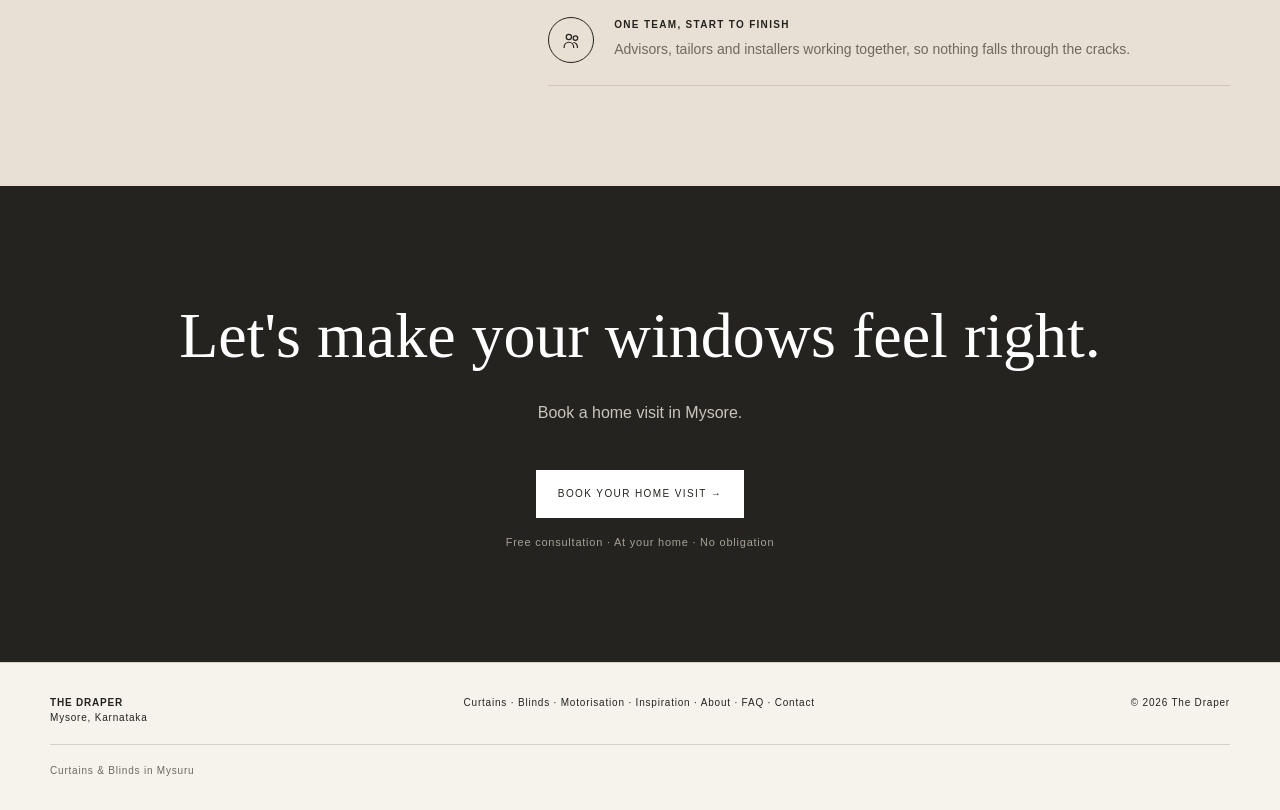
==== commit 76697fd0: "Rebrand from Drape at Home to The Draper Renamed the brand everywhere it appears: header/footer logo" ====
--- a/index.html
+++ b/index.html
@@ -1,5 +1,5 @@
-<!doctype html><html lang="en"><head><meta charset="utf-8"><meta name="viewport" content="width=device-width,initial-scale=1"><title>Made-to-measure curtains & blinds in Mysore | Drape at Home</title><meta name="description" content="Made-to-measure curtains, blinds and motorised window coverings for Mysore homes. Free home consultation, expert measuring and professional installation."><link rel="canonical" href="https://drapehomes.netlify.app/"><meta property="og:type" content="website"><meta property="og:title" content="Made-to-measure curtains &amp; blinds in Mysore | Drape at Home"><meta property="og:description" content="Made-to-measure curtains, blinds and motorised window coverings for Mysore homes. Free home consultation, expert measuring and professional installation."><meta property="og:url" content="https://drapehomes.netlify.app/"><meta property="og:image" content="https://drapehomes.netlify.app/images/hero-consultation.jpg"><meta name="twitter:card" content="summary_large_image"><meta name="twitter:title" content="Made-to-measure curtains &amp; blinds in Mysore | Drape at Home"><meta name="twitter:description" content="Made-to-measure curtains, blinds and motorised window coverings for Mysore homes. Free home consultation, expert measuring and professional installation."><meta name="twitter:image" content="https://drapehomes.netlify.app/images/hero-consultation.jpg"><link rel="stylesheet" href="style.css"><script type="application/ld+json">{"@context":"https://schema.org","@type":"HomeAndConstructionBusiness","name":"Drape at Home","description":"Made-to-measure curtains, blinds and motorised window coverings for homes in Mysuru.","telephone":"+919886224170","address":{"@type":"PostalAddress","addressLocality":"Mysuru","addressRegion":"Karnataka","addressCountry":"IN"},"priceRange":"₹₹","areaServed":{"@type":"City","name":"Mysuru","containedInPlace":{"@type":"AdministrativeArea","name":"Karnataka"}},"url":"https://drapehomes.netlify.app/","serviceType":["Curtains","Blinds","Motorisation"]}</script></head><body><header><div class="container nav"><a class="logo" href="index.html">DRAPE AT HOME</a><nav class="navlinks"><a href="curtains.html">CURTAINS</a><a href="blinds.html">BLINDS</a><a href="motorisation.html">MOTORISATION</a><a href="inspiration.html">INSPIRATION</a><a href="about.html">ABOUT US</a></nav><button class="menu" aria-label="Open menu" aria-expanded="false">☰</button></div><nav class="mobile-nav" aria-label="Mobile navigation"><a href="index.html">HOME</a><a href="curtains.html">CURTAINS</a><a href="blinds.html">BLINDS</a><a href="motorisation.html">MOTORISATION</a><a href="inspiration.html">INSPIRATION</a><a href="about.html">ABOUT US</a><a href="contact.html">CONTACT</a></nav></header><main><section class="hero"><div class="container hero-copy"><div class="eyebrow">Window coverings · Mysore</div><h1>Made-to-measure curtains & blinds in Mysore.</h1><p class="lead">Designed for your home. Measured, made and professionally installed in Mysore.</p><a class="btn" href="contact.html">BOOK YOUR HOME VISIT →</a><p class="btn-note">Free consultation · At your home · No obligation</p></div><div class="hero-img"><picture><source srcset="images/hero-consultation.webp" type="image/webp"><img src="images/hero-consultation.jpg" width="1536" height="1024" alt="Drape at Home consultant showing curtain fabric samples to a couple at home"></picture><div class="hero-badge"><div class="hero-badge-num">100%</div><div class="hero-badge-text">Free home consultation<br>before you decide anything.</div></div></div></section>
+<!doctype html><html lang="en"><head><meta charset="utf-8"><meta name="viewport" content="width=device-width,initial-scale=1"><link rel="icon" type="image/png" href="images/favicon.png"><title>Made-to-measure curtains & blinds in Mysore | The Draper</title><meta name="description" content="Made-to-measure curtains, blinds and motorised window coverings for Mysore homes. Free home consultation, expert measuring and professional installation."><link rel="canonical" href="https://drapehomes.netlify.app/"><meta property="og:type" content="website"><meta property="og:title" content="Made-to-measure curtains &amp; blinds in Mysore | The Draper"><meta property="og:description" content="Made-to-measure curtains, blinds and motorised window coverings for Mysore homes. Free home consultation, expert measuring and professional installation."><meta property="og:url" content="https://drapehomes.netlify.app/"><meta property="og:image" content="https://drapehomes.netlify.app/images/hero-consultation.jpg"><meta name="twitter:card" content="summary_large_image"><meta name="twitter:title" content="Made-to-measure curtains &amp; blinds in Mysore | The Draper"><meta name="twitter:description" content="Made-to-measure curtains, blinds and motorised window coverings for Mysore homes. Free home consultation, expert measuring and professional installation."><meta name="twitter:image" content="https://drapehomes.netlify.app/images/hero-consultation.jpg"><link rel="stylesheet" href="style.css"><script type="application/ld+json">{"@context":"https://schema.org","@type":"HomeAndConstructionBusiness","name":"The Draper","description":"Made-to-measure curtains, blinds and motorised window coverings for homes in Mysuru.","telephone":"+919886224170","address":{"@type":"PostalAddress","addressLocality":"Mysuru","addressRegion":"Karnataka","addressCountry":"IN"},"priceRange":"₹₹","areaServed":{"@type":"City","name":"Mysuru","containedInPlace":{"@type":"AdministrativeArea","name":"Karnataka"}},"url":"https://drapehomes.netlify.app/","serviceType":["Curtains","Blinds","Motorisation"]}</script></head><body><header><div class="container nav"><a class="logo" href="index.html"><img src="images/logo-icon.png" alt="" width="26" height="23">THE DRAPER</a><nav class="navlinks"><a href="curtains.html">CURTAINS</a><a href="blinds.html">BLINDS</a><a href="motorisation.html">MOTORISATION</a><a href="inspiration.html">INSPIRATION</a><a href="about.html">ABOUT US</a></nav><button class="menu" aria-label="Open menu" aria-expanded="false">☰</button></div><nav class="mobile-nav" aria-label="Mobile navigation"><a href="index.html">HOME</a><a href="curtains.html">CURTAINS</a><a href="blinds.html">BLINDS</a><a href="motorisation.html">MOTORISATION</a><a href="inspiration.html">INSPIRATION</a><a href="about.html">ABOUT US</a><a href="contact.html">CONTACT</a></nav></header><main><section class="hero"><div class="container hero-copy"><div class="eyebrow">Window coverings · Mysore</div><h1>Made-to-measure curtains & blinds in Mysore.</h1><p class="lead">Designed for your home. Measured, made and professionally installed in Mysore.</p><a class="btn" href="contact.html">BOOK YOUR HOME VISIT →</a><p class="btn-note">Free consultation · At your home · No obligation</p></div><div class="hero-img"><picture><source srcset="images/hero-consultation.webp" type="image/webp"><img src="images/hero-consultation.jpg" width="1536" height="1024" alt="The Draper consultant showing curtain fabric samples to a couple at home"></picture><div class="hero-badge"><div class="hero-badge-num">100%</div><div class="hero-badge-text">Free home consultation<br>before you decide anything.</div></div></div></section>
 <section class="section"><div class="container"><div class="section-head"><h2>Designed around your windows.</h2><p class="section-intro">Curtains, blinds and smart motorisation, thoughtfully selected for your space, your light and the way you live.</p></div><div class="cards"><a class="card" href="curtains.html"><img src="images/curtains-living-room.jpg" width="1536" height="1024" loading="lazy" alt="Curtains in a living room"><div class="card-body"><h3>Curtains</h3><p>Sheers, solids, prints and statement fabrics, tailored to your windows.</p></div></a><a class="card" href="blinds.html"><img src="images/blinds-roller-shade.jpg" width="1600" height="900" loading="lazy" alt="Window blinds"><div class="card-body"><h3>Blinds</h3><p>Clean lines, beautiful textures and precise control over light and privacy.</p><p>Roller · Roman · Wooden · Cellular · Zebra · Motorised</p></div></a><a class="card" href="motorisation.html"><img src="images/bedroom-window-treatment.jpg" width="1600" height="900" loading="lazy" alt="Bedroom interior"><div class="card-body"><h3>Smart Motorisation</h3><p>Quiet, effortless control of your curtains and blinds, wherever you are.</p></div></a></div></div></section>
-<section class="section"><div class="container"><div class="section-head"><h2>A simpler way to dress your windows.</h2><div class="section-intro"><p class="lede">Why visit a store when the curtains are going into your home?</p><p>We come to you with fabrics, samples and expert advice. Explore your options in your own space, see how they work with your light and interiors, and get your windows measured — all from the comfort of home.</p><a class="btn" href="contact.html">BOOK YOUR HOME VISIT →</a></div></div><div class="process-list"><div class="process-item"><div class="process-photo"><img src="images/process-visit.jpg" width="1200" height="873" loading="lazy" alt="Drape at Home consultant arriving at a customer's home for a visit"><div class="process-overlay"><span class="process-num">01</span><h3 class="process-title">We come to you</h3><p class="process-sub">Samples, at your door.</p></div></div></div><div class="process-item"><div class="process-photo"><img src="images/process-design.jpg" width="1200" height="800" loading="lazy" alt="Consultant showing fabric swatches to a couple at home"><div class="process-overlay"><span class="process-num">02</span><h3 class="process-title">Find your style</h3><p class="process-sub">Fabric, in your own light.</p></div></div></div><div class="process-item"><div class="process-photo"><img src="images/process-measure.jpg" width="1200" height="675" loading="lazy" alt="Consultant measuring a window for made-to-measure curtains in a Mysore home"><div class="process-overlay"><span class="process-num">03</span><h3 class="process-title">Precise measuring</h3><p class="process-sub">A perfect fit, starts here.</p></div></div></div><div class="process-item"><div class="process-photo"><img src="images/process-install.jpg" width="1200" height="800" loading="lazy" alt="Consultant installing curtains from a ladder"><div class="process-overlay"><span class="process-num">04</span><h3 class="process-title">Final fitting</h3><p class="process-sub">Fitted, finished, done.</p></div></div></div></div></div></section>
-<section class="section"><div class="container feature"><img src="images/consultation-living-room.jpg" width="1536" height="1024" loading="lazy" alt="Drape at Home consultant showing fabric samples to a couple in their living room"><div class="feature-copy"><h2>This is what a home visit actually looks like.</h2><p>No showroom, no guesswork. We sit with you in your own space, with real fabric in your hands, so every decision is made in the light you'll actually live with.</p><a class="btn" href="contact.html">BOOK YOUR HOME VISIT →</a></div></div></section><section class="section trust"><div class="container"><div class="section-head"><h2>What forty years in the trade gets you.</h2><p class="section-intro">We're a new name — but not a new trade. Four decades of hands-on experience in curtains and furnishing sit behind every visit, every stitch and every install. New to this? Start with our guide on <a href="choosing-the-right-curtains.html">choosing the right curtains</a>.</p></div><div class="trust-layout"><div class="trust-stat"><div class="trust-stat-num">40+</div><div class="trust-stat-label">Years of hands-on experience in curtains and furnishing.</div></div><div class="trust-list"><div class="trust-row"><div class="trust-icon"><svg viewBox="0 0 24 24" fill="none" stroke="currentColor" stroke-width="1.4" stroke-linecap="round" stroke-linejoin="round"><circle cx="6" cy="6" r="2.2"/><circle cx="6" cy="18" r="2.2"/><line x1="7.8" y1="7.4" x2="20" y2="18"/><line x1="7.8" y1="16.6" x2="20" y2="6"/></svg></div><div><b>IN-HOUSE TAILORING</b><span>Cut and stitched by our own tailors — never outsourced, never rushed.</span></div></div><div class="trust-row"><div class="trust-icon"><svg viewBox="0 0 24 24" fill="none" stroke="currentColor" stroke-width="1.4" stroke-linecap="round" stroke-linejoin="round"><circle cx="12" cy="8" r="3.5"/><path d="M5 20c0-4 3-6.5 7-6.5s7 2.5 7 6.5"/></svg></div><div><b>PROFESSIONAL ADVISORS</b><span>Advice from people trained in fabric and fit, not incentivised to upsell.</span></div></div><div class="trust-row"><div class="trust-icon"><svg viewBox="0 0 24 24" fill="none" stroke="currentColor" stroke-width="1.4" stroke-linecap="round" stroke-linejoin="round"><circle cx="9" cy="8" r="3"/><circle cx="16.5" cy="9.2" r="2.6"/><path d="M3.5 20c0-3.5 2.5-6 5.5-6s5.5 2.5 5.5 6"/><path d="M14.7 14.3c2.4.5 4.1 2.5 4.1 5.7"/></svg></div><div><b>ONE TEAM, START TO FINISH</b><span>Advisors, tailors and installers working together, so nothing falls through the cracks.</span></div></div></div></div></div></section>
-<section class="cta"><h2>Let's make your windows feel right.</h2><p>Book a home visit in Mysore.</p><a class="btn" href="contact.html">BOOK YOUR HOME VISIT →</a><p class="btn-note">Free consultation · At your home · No obligation</p></section></main><footer><div class="container footerrow"><div><b>DRAPE AT HOME</b><br>Mysore, Karnataka</div><div><a href="curtains.html">Curtains</a> · <a href="blinds.html">Blinds</a> · <a href="motorisation.html">Motorisation</a> · <a href="inspiration.html">Inspiration</a> · <a href="about.html">About</a> · <a href="faq.html">FAQ</a> · <a href="contact.html">Contact</a></div><div>© 2026 Drape at Home</div></div><div class="container footer-local"><a href="curtain-blinds-mysore.html">Curtains &amp; Blinds in Mysuru</a></div></footer><a class="whatsapp" href="https://wa.me/919886224170?text=Hi%20Drape%20at%20Home%2C%20I%27d%20like%20to%20book%20a%20home%20visit." target="_blank" rel="noopener" aria-label="Chat with Drape at Home on WhatsApp"><svg viewBox="0 0 24 24" fill="#fff" aria-hidden="true"><path d="M17.472 14.382c-.297-.149-1.758-.867-2.03-.967-.273-.099-.471-.148-.67.15-.197.297-.767.966-.94 1.164-.173.199-.347.223-.644.075-.297-.15-1.255-.463-2.39-1.475-.883-.788-1.48-1.761-1.653-2.059-.173-.297-.018-.458.13-.606.134-.133.298-.347.446-.52.149-.174.198-.298.298-.497.099-.198.05-.371-.025-.52-.075-.149-.669-1.612-.916-2.207-.242-.579-.487-.5-.669-.51-.173-.008-.371-.01-.57-.01-.198 0-.52.074-.792.372-.272.297-1.04 1.016-1.04 2.479 0 1.462 1.065 2.875 1.213 3.074.149.198 2.096 3.2 5.077 4.487.709.306 1.262.489 1.694.625.712.227 1.36.195 1.871.118.571-.085 1.758-.719 2.006-1.413.248-.694.248-1.289.173-1.413-.074-.124-.272-.198-.57-.347z"/><path d="M12.001 2c-5.514 0-10 4.486-10 10 0 1.764.464 3.49 1.345 5.007L2 22l5.117-1.334A9.953 9.953 0 0012 22c5.514 0 10-4.486 10-10S17.515 2 12.001 2zm0 18.15a8.13 8.13 0 01-4.144-1.14l-.297-.176-3.037.792.812-2.958-.192-.304a8.14 8.14 0 01-1.243-4.364c0-4.494 3.656-8.15 8.151-8.15 4.494 0 8.15 3.656 8.15 8.15 0 4.495-3.656 8.15-8.15 8.15z"/></svg></a><script src="script.js"></script></body></html>+<section class="section"><div class="container"><div class="section-head"><h2>A simpler way to dress your windows.</h2><div class="section-intro"><p class="lede">Why visit a store when the curtains are going into your home?</p><p>We come to you with fabrics, samples and expert advice. Explore your options in your own space, see how they work with your light and interiors, and get your windows measured — all from the comfort of home.</p><a class="btn" href="contact.html">BOOK YOUR HOME VISIT →</a></div></div><div class="process-list"><div class="process-item"><div class="process-photo"><img src="images/process-visit.jpg" width="1200" height="873" loading="lazy" alt="The Draper consultant arriving at a customer's home for a visit"><div class="process-overlay"><span class="process-num">01</span><h3 class="process-title">We come to you</h3><p class="process-sub">Samples, at your door.</p></div></div></div><div class="process-item"><div class="process-photo"><img src="images/process-design.jpg" width="1200" height="800" loading="lazy" alt="Consultant showing fabric swatches to a couple at home"><div class="process-overlay"><span class="process-num">02</span><h3 class="process-title">Find your style</h3><p class="process-sub">Fabric, in your own light.</p></div></div></div><div class="process-item"><div class="process-photo"><img src="images/process-measure.jpg" width="1200" height="675" loading="lazy" alt="Consultant measuring a window for made-to-measure curtains in a Mysore home"><div class="process-overlay"><span class="process-num">03</span><h3 class="process-title">Precise measuring</h3><p class="process-sub">A perfect fit, starts here.</p></div></div></div><div class="process-item"><div class="process-photo"><img src="images/process-install.jpg" width="1200" height="800" loading="lazy" alt="Consultant installing curtains from a ladder"><div class="process-overlay"><span class="process-num">04</span><h3 class="process-title">Final fitting</h3><p class="process-sub">Fitted, finished, done.</p></div></div></div></div></div></section>
+<section class="section"><div class="container feature"><img src="images/consultation-living-room.jpg" width="1536" height="1024" loading="lazy" alt="The Draper consultant showing fabric samples to a couple in their living room"><div class="feature-copy"><h2>This is what a home visit actually looks like.</h2><p>No showroom, no guesswork. We sit with you in your own space, with real fabric in your hands, so every decision is made in the light you'll actually live with.</p><a class="btn" href="contact.html">BOOK YOUR HOME VISIT →</a></div></div></section><section class="section trust"><div class="container"><div class="section-head"><h2>What forty years in the trade gets you.</h2><p class="section-intro">We're a new name — but not a new trade. Four decades of hands-on experience in curtains and furnishing sit behind every visit, every stitch and every install. New to this? Start with our guide on <a href="choosing-the-right-curtains.html">choosing the right curtains</a>.</p></div><div class="trust-layout"><div class="trust-stat"><div class="trust-stat-num">40+</div><div class="trust-stat-label">Years of hands-on experience in curtains and furnishing.</div></div><div class="trust-list"><div class="trust-row"><div class="trust-icon"><svg viewBox="0 0 24 24" fill="none" stroke="currentColor" stroke-width="1.4" stroke-linecap="round" stroke-linejoin="round"><circle cx="6" cy="6" r="2.2"/><circle cx="6" cy="18" r="2.2"/><line x1="7.8" y1="7.4" x2="20" y2="18"/><line x1="7.8" y1="16.6" x2="20" y2="6"/></svg></div><div><b>IN-HOUSE TAILORING</b><span>Cut and stitched by our own tailors — never outsourced, never rushed.</span></div></div><div class="trust-row"><div class="trust-icon"><svg viewBox="0 0 24 24" fill="none" stroke="currentColor" stroke-width="1.4" stroke-linecap="round" stroke-linejoin="round"><circle cx="12" cy="8" r="3.5"/><path d="M5 20c0-4 3-6.5 7-6.5s7 2.5 7 6.5"/></svg></div><div><b>PROFESSIONAL ADVISORS</b><span>Advice from people trained in fabric and fit, not incentivised to upsell.</span></div></div><div class="trust-row"><div class="trust-icon"><svg viewBox="0 0 24 24" fill="none" stroke="currentColor" stroke-width="1.4" stroke-linecap="round" stroke-linejoin="round"><circle cx="9" cy="8" r="3"/><circle cx="16.5" cy="9.2" r="2.6"/><path d="M3.5 20c0-3.5 2.5-6 5.5-6s5.5 2.5 5.5 6"/><path d="M14.7 14.3c2.4.5 4.1 2.5 4.1 5.7"/></svg></div><div><b>ONE TEAM, START TO FINISH</b><span>Advisors, tailors and installers working together, so nothing falls through the cracks.</span></div></div></div></div></div></section>
+<section class="cta"><h2>Let's make your windows feel right.</h2><p>Book a home visit in Mysore.</p><a class="btn" href="contact.html">BOOK YOUR HOME VISIT →</a><p class="btn-note">Free consultation · At your home · No obligation</p></section></main><footer><div class="container footerrow"><div><b>THE DRAPER</b><br>Mysore, Karnataka</div><div><a href="curtains.html">Curtains</a> · <a href="blinds.html">Blinds</a> · <a href="motorisation.html">Motorisation</a> · <a href="inspiration.html">Inspiration</a> · <a href="about.html">About</a> · <a href="faq.html">FAQ</a> · <a href="contact.html">Contact</a></div><div>© 2026 The Draper</div></div><div class="container footer-local"><a href="curtain-blinds-mysore.html">Curtains &amp; Blinds in Mysuru</a></div></footer><a class="whatsapp" href="https://wa.me/919886224170?text=Hi%20The%20Draper%2C%20I%27d%20like%20to%20book%20a%20home%20visit." target="_blank" rel="noopener" aria-label="Chat with The Draper on WhatsApp"><svg viewBox="0 0 24 24" fill="#fff" aria-hidden="true"><path d="M17.472 14.382c-.297-.149-1.758-.867-2.03-.967-.273-.099-.471-.148-.67.15-.197.297-.767.966-.94 1.164-.173.199-.347.223-.644.075-.297-.15-1.255-.463-2.39-1.475-.883-.788-1.48-1.761-1.653-2.059-.173-.297-.018-.458.13-.606.134-.133.298-.347.446-.52.149-.174.198-.298.298-.497.099-.198.05-.371-.025-.52-.075-.149-.669-1.612-.916-2.207-.242-.579-.487-.5-.669-.51-.173-.008-.371-.01-.57-.01-.198 0-.52.074-.792.372-.272.297-1.04 1.016-1.04 2.479 0 1.462 1.065 2.875 1.213 3.074.149.198 2.096 3.2 5.077 4.487.709.306 1.262.489 1.694.625.712.227 1.36.195 1.871.118.571-.085 1.758-.719 2.006-1.413.248-.694.248-1.289.173-1.413-.074-.124-.272-.198-.57-.347z"/><path d="M12.001 2c-5.514 0-10 4.486-10 10 0 1.764.464 3.49 1.345 5.007L2 22l5.117-1.334A9.953 9.953 0 0012 22c5.514 0 10-4.486 10-10S17.515 2 12.001 2zm0 18.15a8.13 8.13 0 01-4.144-1.14l-.297-.176-3.037.792.812-2.958-.192-.304a8.14 8.14 0 01-1.243-4.364c0-4.494 3.656-8.15 8.151-8.15 4.494 0 8.15 3.656 8.15 8.15 0 4.495-3.656 8.15-8.15 8.15z"/></svg></a><script src="script.js"></script></body></html>
--- a/style.css
+++ b/style.css
@@ -1,10 +1,10 @@
 :root{--paper:#f6f3ed;--warm:#e8e0d4;--sand:#d9cdbd;--ink:#25231f;--muted:#6e685f;--line:#d8d0c5;--white:#fffdfa}
 *{box-sizing:border-box}html{scroll-behavior:smooth}body{margin:0;background:var(--paper);color:var(--ink);font-family:Arial,Helvetica,sans-serif;line-height:1.55}a{color:inherit;text-decoration:none}img{display:block;width:100%;height:auto;object-fit:cover}button,.btn,input,select,textarea{font:inherit}.container{width:min(1180px,calc(100% - 48px));margin:auto}
-header{position:sticky;top:0;z-index:50;background:rgba(246,243,237,.94);backdrop-filter:blur(10px);border-bottom:1px solid var(--line)}.nav{height:78px;display:flex;align-items:center;justify-content:space-between}.logo{font-size:14px;letter-spacing:.18em;font-weight:700}.navlinks{display:flex;gap:28px;font-size:10px;letter-spacing:.13em}.navlinks a:hover{opacity:.6}.menu{display:none;border:0;background:transparent;font-size:24px;padding:10px;margin:-10px;line-height:1}.mobile-nav{display:none}
+header{position:sticky;top:0;z-index:50;background:rgba(246,243,237,.94);backdrop-filter:blur(10px);border-bottom:1px solid var(--line)}.nav{height:78px;display:flex;align-items:center;justify-content:space-between}.logo{display:flex;align-items:center;gap:9px;font-size:14px;letter-spacing:.18em;font-weight:700}.logo img{width:26px;height:auto;display:block}.navlinks{display:flex;gap:28px;font-size:10px;letter-spacing:.13em}.navlinks a:hover{opacity:.6}.menu{display:none;border:0;background:transparent;font-size:24px;padding:10px;margin:-10px;line-height:1}.mobile-nav{display:none}
 .hero{min-height:calc(100vh - 78px);display:grid;grid-template-columns:1fr 1fr}.hero-copy{display:flex;flex-direction:column;justify-content:center;padding:90px 70px 90px 0}.eyebrow{font-size:10px;letter-spacing:.18em;text-transform:uppercase;color:var(--muted);margin-bottom:20px}.hero h1,.pagehero h1,.section h2,.feature-copy h2,.feature-copy h3,.cta h2{font-family:Georgia,'Times New Roman',serif;font-weight:400}.hero h1{font-size:clamp(52px,6.5vw,92px);line-height:.94;margin:0 0 28px;letter-spacing:-.035em}.lead{font-size:18px;color:var(--muted);max-width:550px}.btn{display:inline-flex;align-items:center;justify-content:center;width:max-content;padding:15px 21px;background:var(--ink);color:#fff;font-size:10px;letter-spacing:.14em;margin-top:28px;border:1px solid var(--ink);transition:.2s}.btn:hover{background:transparent;color:var(--ink)}.btn.light{background:#fff;color:var(--ink);border-color:#fff}.btn.light:hover{background:transparent;color:#fff}.hero-img{min-height:620px;position:relative}.hero-img img{height:100%;min-height:620px}.hero-badge{position:absolute;left:24px;bottom:24px;right:24px;background:rgba(20,18,15,.5);backdrop-filter:blur(14px) saturate(160%);-webkit-backdrop-filter:blur(14px) saturate(160%);padding:18px 20px;display:flex;align-items:center;gap:14px;border:1px solid rgba(255,255,255,.16);box-shadow:0 12px 30px rgba(0,0,0,.22)}.hero-badge-num{font-family:Georgia,serif;font-size:26px;line-height:1;white-space:nowrap;color:#fff}.hero-badge-text{font-size:12px;color:rgba(255,255,255,.85);line-height:1.35}
 .section{padding:100px 0;border-top:1px solid var(--line)}.section-head{display:flex;justify-content:space-between;align-items:end;gap:40px;margin-bottom:42px}.section h2{font-size:clamp(38px,4.5vw,60px);line-height:1.02;margin:0;letter-spacing:-.025em}.section-intro{max-width:480px;color:var(--muted)}.section-intro .lede{color:var(--ink);font-weight:700;font-size:17px;margin:0 0 12px}.section-intro p{margin:0 0 12px}.section-intro p:last-of-type{margin-bottom:0}.cards{display:grid;grid-template-columns:repeat(3,1fr);gap:18px}.card{background:var(--white);border:1px solid var(--line);transition:transform .2s,box-shadow .2s}.card:hover{transform:translateY(-3px);box-shadow:0 15px 35px #0000000c}.card img{aspect-ratio:4/3}.card-body{padding:25px}.card h3{font-family:Georgia,serif;font-size:29px;font-weight:400;margin:0 0 8px}.card p{color:var(--muted);margin:0}.card p+p{margin-top:10px;font-size:13px;letter-spacing:.02em}
 .number-grid{display:grid;grid-template-columns:repeat(4,1fr);gap:20px}.process-list{display:flex;flex-direction:column;gap:28px}.process-photo{position:relative;border-radius:12px;overflow:hidden}.process-photo img{width:100%;height:320px;object-fit:cover;display:block}.process-overlay{position:absolute;left:0;right:0;bottom:0;padding:26px 30px;background:linear-gradient(to top,rgba(37,35,31,.88),rgba(37,35,31,0))}.process-num{display:block;font-size:12px;letter-spacing:.2em;color:var(--sand)}.process-title{font-family:Georgia,'Times New Roman',serif;font-weight:400;font-size:30px;color:var(--paper);margin:6px 0 0}.process-sub{margin:8px 0 0;font-size:15px;color:rgba(244,237,228,.78)}.step{background:var(--white);border:1px solid var(--line);padding-bottom:30px}.step-media{position:relative}.step-media img{aspect-ratio:4/3;display:block}.step-body{padding:40px 26px 0}.step-body b{font-size:10px;letter-spacing:.15em;color:var(--muted)}.step-body h3{font-family:Georgia,serif;font-weight:400;font-size:26px;margin:14px 0 10px}.step-body p{color:var(--muted);margin:0}.step-body .tagline{color:var(--ink);font-weight:700;font-size:15px;margin:0 0 8px}.step-icon{position:absolute;left:22px;bottom:-24px;width:56px;height:56px;border-radius:50%;background:var(--ink);color:#fff;display:flex;align-items:center;justify-content:center;border:4px solid var(--white)}.step-icon svg{width:24px;height:24px;display:block}.trust-icon,.choice-icon{width:46px;height:46px;border-radius:50%;border:1px solid var(--ink);display:flex;align-items:center;justify-content:center;margin-bottom:16px}.trust-icon svg,.choice-icon svg{width:21px;height:21px;display:block}
 .trust{background:var(--warm)}.trust-layout{display:grid;grid-template-columns:.9fr 1.4fr;gap:60px;margin-top:6px}.trust-stat{border-top:1px solid var(--ink);padding-top:24px}.trust-stat-num{font-family:Georgia,serif;font-weight:400;font-size:clamp(60px,7vw,96px);line-height:1;margin-bottom:14px}.trust-stat-label{color:var(--muted);font-size:15px;max-width:230px}.trust-list{display:flex;flex-direction:column}.trust-row{display:flex;gap:20px;align-items:flex-start;padding:22px 0;border-top:1px solid #cfc5b8}.trust-row:last-child{border-bottom:1px solid #cfc5b8}.trust-row .trust-icon{margin-bottom:0}.trust-row b{display:block;font-size:10px;letter-spacing:.13em;margin-bottom:6px}.trust-row span{display:block;color:var(--muted);font-size:14px}.cta{background:var(--ink);color:#fff;text-align:center;padding:100px 20px}.cta h2{font-size:clamp(40px,5vw,68px);margin:0}.cta p{color:#c9c4bb}.cta .btn{background:#fff;color:var(--ink);border-color:#fff}.btn-note{display:block;font-size:11px;letter-spacing:.07em;color:var(--muted);margin-top:16px}.cta .btn-note{color:#a7a197}
 footer{padding:32px 0;border-top:1px solid var(--line);font-size:10px;letter-spacing:.08em}.footerrow{display:flex;justify-content:space-between;gap:25px}.footerrow a:hover{text-decoration:underline}.footer-local{margin-top:18px;padding-top:18px;border-top:1px solid var(--line);color:var(--muted);font-size:10px}.footer-local a:hover{text-decoration:underline}.whatsapp{position:fixed;right:20px;bottom:20px;width:56px;height:56px;border-radius:50%;background:#25d366;display:flex;align-items:center;justify-content:center;z-index:40;box-shadow:0 8px 20px rgba(0,0,0,.25);transition:transform .2s}.whatsapp:hover{transform:scale(1.07)}.whatsapp svg{width:28px;height:28px;display:block}
-.pagehero{padding:105px 0 70px;border-bottom:1px solid var(--line)}.pagehero h1{font-size:clamp(52px,7vw,94px);line-height:.93;margin:0 0 24px;max-width:1000px;letter-spacing:-.035em}.pagehero p{font-size:18px;color:var(--muted);max-width:650px}.category-grid{display:grid;grid-template-columns:repeat(3,1fr);gap:18px}.category{border-top:1px solid var(--ink);padding:22px 0 30px}.category h3{font-family:Georgia,serif;font-weight:400;font-size:29px;margin:0 0 8px}.category p{color:var(--muted);margin:0}.feature{display:grid;grid-template-columns:1fr 1fr;gap:60px;align-items:center}.feature-spaced{margin-bottom:60px}.type-head{margin-bottom:30px}.type-head h3{font-family:Georgia,serif;font-weight:400;font-size:34px;margin:0 0 8px}.type-head p{color:var(--muted);margin:0}.type-head-spaced{margin-top:70px}.category-grid-4{grid-template-columns:repeat(4,1fr)}.category-grid-2{grid-template-columns:repeat(2,1fr)}.choice-grid{display:grid;grid-template-columns:repeat(2,1fr);gap:20px;border-top:1px solid var(--line);padding-top:36px}.choice-card{display:block;border:1px solid var(--line);background:var(--white);padding:30px 26px;transition:transform .2s,box-shadow .2s}a.choice-card:hover{transform:translateY(-3px);box-shadow:0 15px 35px #0000000c}.choice-card h4{font-family:Georgia,serif;font-weight:400;font-size:26px;margin:0 0 10px}.choice-card p{color:var(--muted);margin:0}.choice-card .choice-link{display:block;color:var(--ink);font-weight:700;margin-top:14px}.feature img{aspect-ratio:1/1}.feature video{width:100%;display:block;aspect-ratio:9/16;object-fit:cover;background:#000;max-height:520px;margin:0 auto}.feature-copy h2,.feature-copy h3{font-size:clamp(42px,4.5vw,62px);line-height:1;margin:0 0 20px}.feature-copy p{color:var(--muted);font-size:17px}.sr-only{position:absolute;width:1px;height:1px;padding:0;margin:-1px;overflow:hidden;clip:rect(0,0,0,0);white-space:nowrap;border:0}.faq{max-width:850px}.faq-item{border-top:1px solid var(--line)}.faq-item:last-child{border-bottom:1px solid var(--line)}.faq-item h3{margin:0}.faq-q{display:flex;align-items:center;justify-content:space-between;gap:24px;width:100%;padding:24px 2px;background:none;border:0;text-align:left;font-family:Georgia,'Times New Roman',serif;font-size:22px;line-height:1.35;color:var(--ink);cursor:pointer;-webkit-tap-highlight-color:transparent}.faq-q:focus-visible{outline:2px solid var(--ink);outline-offset:6px}.faq-icon{flex:none;position:relative;width:16px;height:16px}.faq-icon::before,.faq-icon::after{content:"";position:absolute;top:50%;left:50%;background:var(--ink);transform:translate(-50%,-50%)}.faq-icon::before{width:16px;height:1.5px}.faq-icon::after{width:1.5px;height:16px;transition:transform .25s ease}.faq-q[aria-expanded="true"] .faq-icon::after{transform:translate(-50%,-50%) scaleY(0)}.faq-a{display:grid;grid-template-rows:0fr;transition:grid-template-rows .3s ease}.faq-a.is-open{grid-template-rows:1fr}.faq-a>div{overflow:hidden}.faq-a p{margin:0 0 26px;color:var(--muted);font-size:16px;line-height:1.75;max-width:640px}.reassurance{border-top:1px solid var(--line);padding:36px 0;text-align:center}.reassurance p{margin:0;font-size:12px;letter-spacing:.12em;text-transform:uppercase;color:var(--muted)}.form{display:grid;grid-template-columns:1fr 1fr;gap:18px;max-width:900px}.field{display:flex;flex-direction:column;gap:7px}.field.full{grid-column:1/-1}.field label{font-size:10px;letter-spacing:.1em;text-transform:uppercase}.field input,.field textarea,.field select{padding:14px 15px;border:1px solid var(--line);background:var(--white);color:var(--ink);outline:none}.field input:focus,.field textarea:focus,.field select:focus{border-color:var(--ink)}.field textarea{min-height:140px;resize:vertical}.form .btn{cursor:pointer}.notice{padding:18px;background:var(--warm);margin-top:18px}.articles{display:grid;grid-template-columns:repeat(3,1fr);gap:18px}.article{display:block;background:var(--white);border:1px solid var(--line);transition:transform .2s,box-shadow .2s}a.article:hover{transform:translateY(-3px);box-shadow:0 15px 35px #0000000c}.article img{aspect-ratio:16/10}.article div{padding:22px}.article h3{font-family:Georgia,serif;font-weight:400;font-size:25px;margin:0 0 8px}.article p{color:var(--muted);margin:0}.pillrow{display:flex;flex-wrap:wrap;gap:8px;margin-top:25px}.pill{border:1px solid var(--line);padding:8px 12px;font-size:10px;letter-spacing:.07em}.localbox{background:var(--warm);padding:30px;margin-top:50px}.localbox h3{font-family:Georgia,serif;font-weight:400;font-size:28px;margin:0 0 8px}.post-meta{font-size:10px;letter-spacing:.14em;text-transform:uppercase;color:var(--muted);margin-bottom:18px}.post{max-width:720px}.post .lede{font-size:19px;color:var(--ink);margin:0 0 30px}.post h2{font-family:Georgia,serif;font-weight:400;font-size:32px;margin:44px 0 16px}.post h2:first-of-type{margin-top:0}.post p{color:var(--muted);font-size:16px;line-height:1.75;margin:0 0 18px}.post ul{margin:0 0 18px;padding-left:20px;color:var(--muted);font-size:16px;line-height:1.75}.post li{margin-bottom:8px}.post-hero-img{aspect-ratio:16/9;margin-bottom:10px}.section-note{margin-top:25px;color:var(--muted)}
+.pagehero{padding:105px 0 70px;border-bottom:1px solid var(--line)}.about-logo{width:230px;height:auto;margin-bottom:32px}.pagehero h1{font-size:clamp(52px,7vw,94px);line-height:.93;margin:0 0 24px;max-width:1000px;letter-spacing:-.035em}.pagehero p{font-size:18px;color:var(--muted);max-width:650px}.category-grid{display:grid;grid-template-columns:repeat(3,1fr);gap:18px}.category{border-top:1px solid var(--ink);padding:22px 0 30px}.category h3{font-family:Georgia,serif;font-weight:400;font-size:29px;margin:0 0 8px}.category p{color:var(--muted);margin:0}.feature{display:grid;grid-template-columns:1fr 1fr;gap:60px;align-items:center}.feature-spaced{margin-bottom:60px}.type-head{margin-bottom:30px}.type-head h3{font-family:Georgia,serif;font-weight:400;font-size:34px;margin:0 0 8px}.type-head p{color:var(--muted);margin:0}.type-head-spaced{margin-top:70px}.category-grid-4{grid-template-columns:repeat(4,1fr)}.category-grid-2{grid-template-columns:repeat(2,1fr)}.choice-grid{display:grid;grid-template-columns:repeat(2,1fr);gap:20px;border-top:1px solid var(--line);padding-top:36px}.choice-card{display:block;border:1px solid var(--line);background:var(--white);padding:30px 26px;transition:transform .2s,box-shadow .2s}a.choice-card:hover{transform:translateY(-3px);box-shadow:0 15px 35px #0000000c}.choice-card h4{font-family:Georgia,serif;font-weight:400;font-size:26px;margin:0 0 10px}.choice-card p{color:var(--muted);margin:0}.choice-card .choice-link{display:block;color:var(--ink);font-weight:700;margin-top:14px}.feature img{aspect-ratio:1/1}.feature video{width:100%;display:block;aspect-ratio:9/16;object-fit:cover;background:#000;max-height:520px;margin:0 auto}.feature-copy h2,.feature-copy h3{font-size:clamp(42px,4.5vw,62px);line-height:1;margin:0 0 20px}.feature-copy p{color:var(--muted);font-size:17px}.sr-only{position:absolute;width:1px;height:1px;padding:0;margin:-1px;overflow:hidden;clip:rect(0,0,0,0);white-space:nowrap;border:0}.faq{max-width:850px}.faq-item{border-top:1px solid var(--line)}.faq-item:last-child{border-bottom:1px solid var(--line)}.faq-item h3{margin:0}.faq-q{display:flex;align-items:center;justify-content:space-between;gap:24px;width:100%;padding:24px 2px;background:none;border:0;text-align:left;font-family:Georgia,'Times New Roman',serif;font-size:22px;line-height:1.35;color:var(--ink);cursor:pointer;-webkit-tap-highlight-color:transparent}.faq-q:focus-visible{outline:2px solid var(--ink);outline-offset:6px}.faq-icon{flex:none;position:relative;width:16px;height:16px}.faq-icon::before,.faq-icon::after{content:"";position:absolute;top:50%;left:50%;background:var(--ink);transform:translate(-50%,-50%)}.faq-icon::before{width:16px;height:1.5px}.faq-icon::after{width:1.5px;height:16px;transition:transform .25s ease}.faq-q[aria-expanded="true"] .faq-icon::after{transform:translate(-50%,-50%) scaleY(0)}.faq-a{display:grid;grid-template-rows:0fr;transition:grid-template-rows .3s ease}.faq-a.is-open{grid-template-rows:1fr}.faq-a>div{overflow:hidden}.faq-a p{margin:0 0 26px;color:var(--muted);font-size:16px;line-height:1.75;max-width:640px}.reassurance{border-top:1px solid var(--line);padding:36px 0;text-align:center}.reassurance p{margin:0;font-size:12px;letter-spacing:.12em;text-transform:uppercase;color:var(--muted)}.form{display:grid;grid-template-columns:1fr 1fr;gap:18px;max-width:900px}.field{display:flex;flex-direction:column;gap:7px}.field.full{grid-column:1/-1}.field label{font-size:10px;letter-spacing:.1em;text-transform:uppercase}.field input,.field textarea,.field select{padding:14px 15px;border:1px solid var(--line);background:var(--white);color:var(--ink);outline:none}.field input:focus,.field textarea:focus,.field select:focus{border-color:var(--ink)}.field textarea{min-height:140px;resize:vertical}.form .btn{cursor:pointer}.notice{padding:18px;background:var(--warm);margin-top:18px}.articles{display:grid;grid-template-columns:repeat(3,1fr);gap:18px}.article{display:block;background:var(--white);border:1px solid var(--line);transition:transform .2s,box-shadow .2s}a.article:hover{transform:translateY(-3px);box-shadow:0 15px 35px #0000000c}.article img{aspect-ratio:16/10}.article div{padding:22px}.article h3{font-family:Georgia,serif;font-weight:400;font-size:25px;margin:0 0 8px}.article p{color:var(--muted);margin:0}.pillrow{display:flex;flex-wrap:wrap;gap:8px;margin-top:25px}.pill{border:1px solid var(--line);padding:8px 12px;font-size:10px;letter-spacing:.07em}.localbox{background:var(--warm);padding:30px;margin-top:50px}.localbox h3{font-family:Georgia,serif;font-weight:400;font-size:28px;margin:0 0 8px}.post-meta{font-size:10px;letter-spacing:.14em;text-transform:uppercase;color:var(--muted);margin-bottom:18px}.post{max-width:720px}.post .lede{font-size:19px;color:var(--ink);margin:0 0 30px}.post h2{font-family:Georgia,serif;font-weight:400;font-size:32px;margin:44px 0 16px}.post h2:first-of-type{margin-top:0}.post p{color:var(--muted);font-size:16px;line-height:1.75;margin:0 0 18px}.post ul{margin:0 0 18px;padding-left:20px;color:var(--muted);font-size:16px;line-height:1.75}.post li{margin-bottom:8px}.post-hero-img{aspect-ratio:16/9;margin-bottom:10px}.section-note{margin-top:25px;color:var(--muted)}
 @media(max-width:800px){.container{width:min(100% - 32px,680px)}.nav{height:68px}.navlinks{display:none}.menu{display:block}.mobile-nav{position:absolute;top:68px;left:0;right:0;background:var(--paper);border-bottom:1px solid var(--line);padding:18px 16px}.mobile-nav.open{display:grid;gap:0}.mobile-nav a{padding:15px 0;border-bottom:1px solid var(--line);font-size:11px;letter-spacing:.12em}.hero{grid-template-columns:1fr}.hero-copy{padding:65px 0 45px}.hero-img,.hero-img img{min-height:430px}.hero-badge{left:14px;right:82px;bottom:14px;padding:14px 16px}.hero-badge-num{font-size:21px}.cards,.category-grid,.articles,.choice-grid,.number-grid{grid-template-columns:1fr}.process-photo img{height:240px}.process-title{font-size:24px}.process-list{gap:22px}.trust-layout{grid-template-columns:1fr;gap:34px}.feature{grid-template-columns:1fr;gap:30px}.form{grid-template-columns:1fr}.field.full{grid-column:auto}.footerrow{flex-direction:column}.section{padding:52px 0}.section-head{display:block}.section-intro{margin-top:18px}.whatsapp{right:16px;bottom:16px;width:50px;height:50px}.whatsapp svg{width:25px;height:25px}.pagehero{padding:75px 0 55px}}
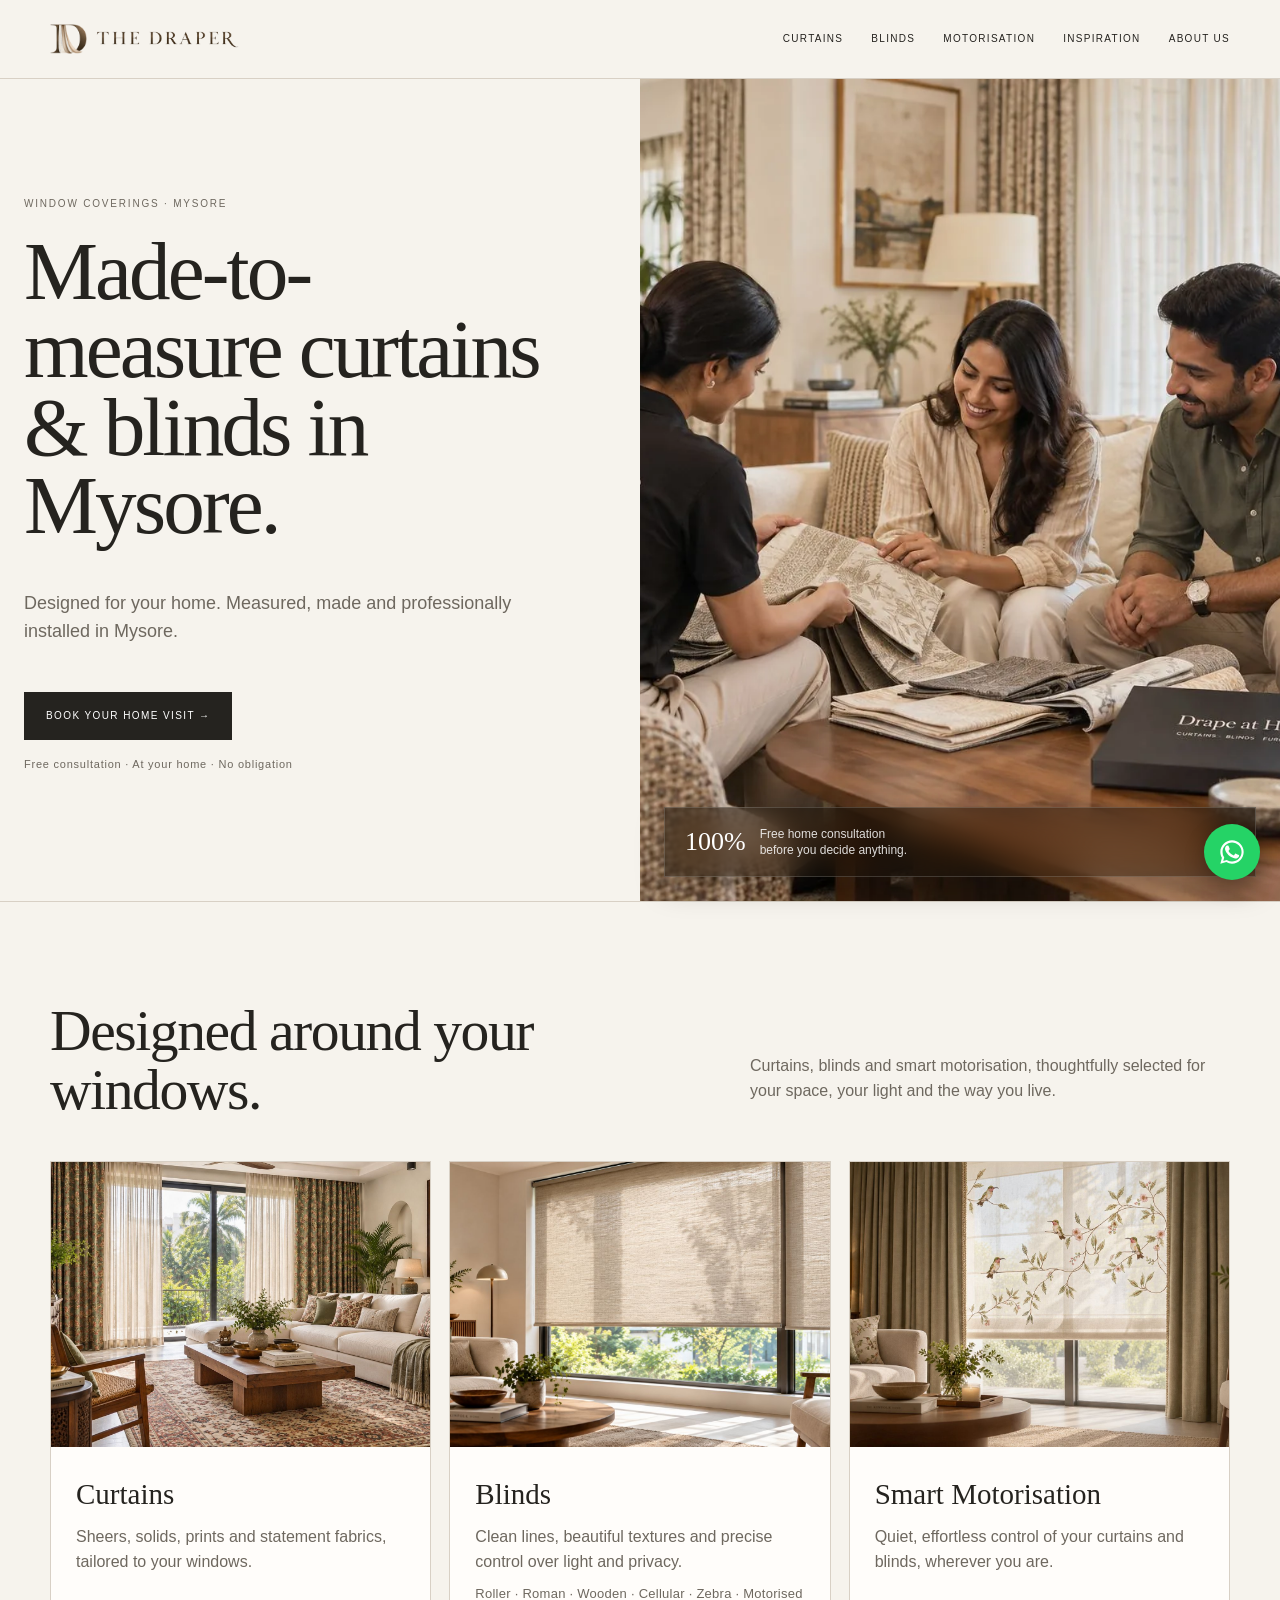
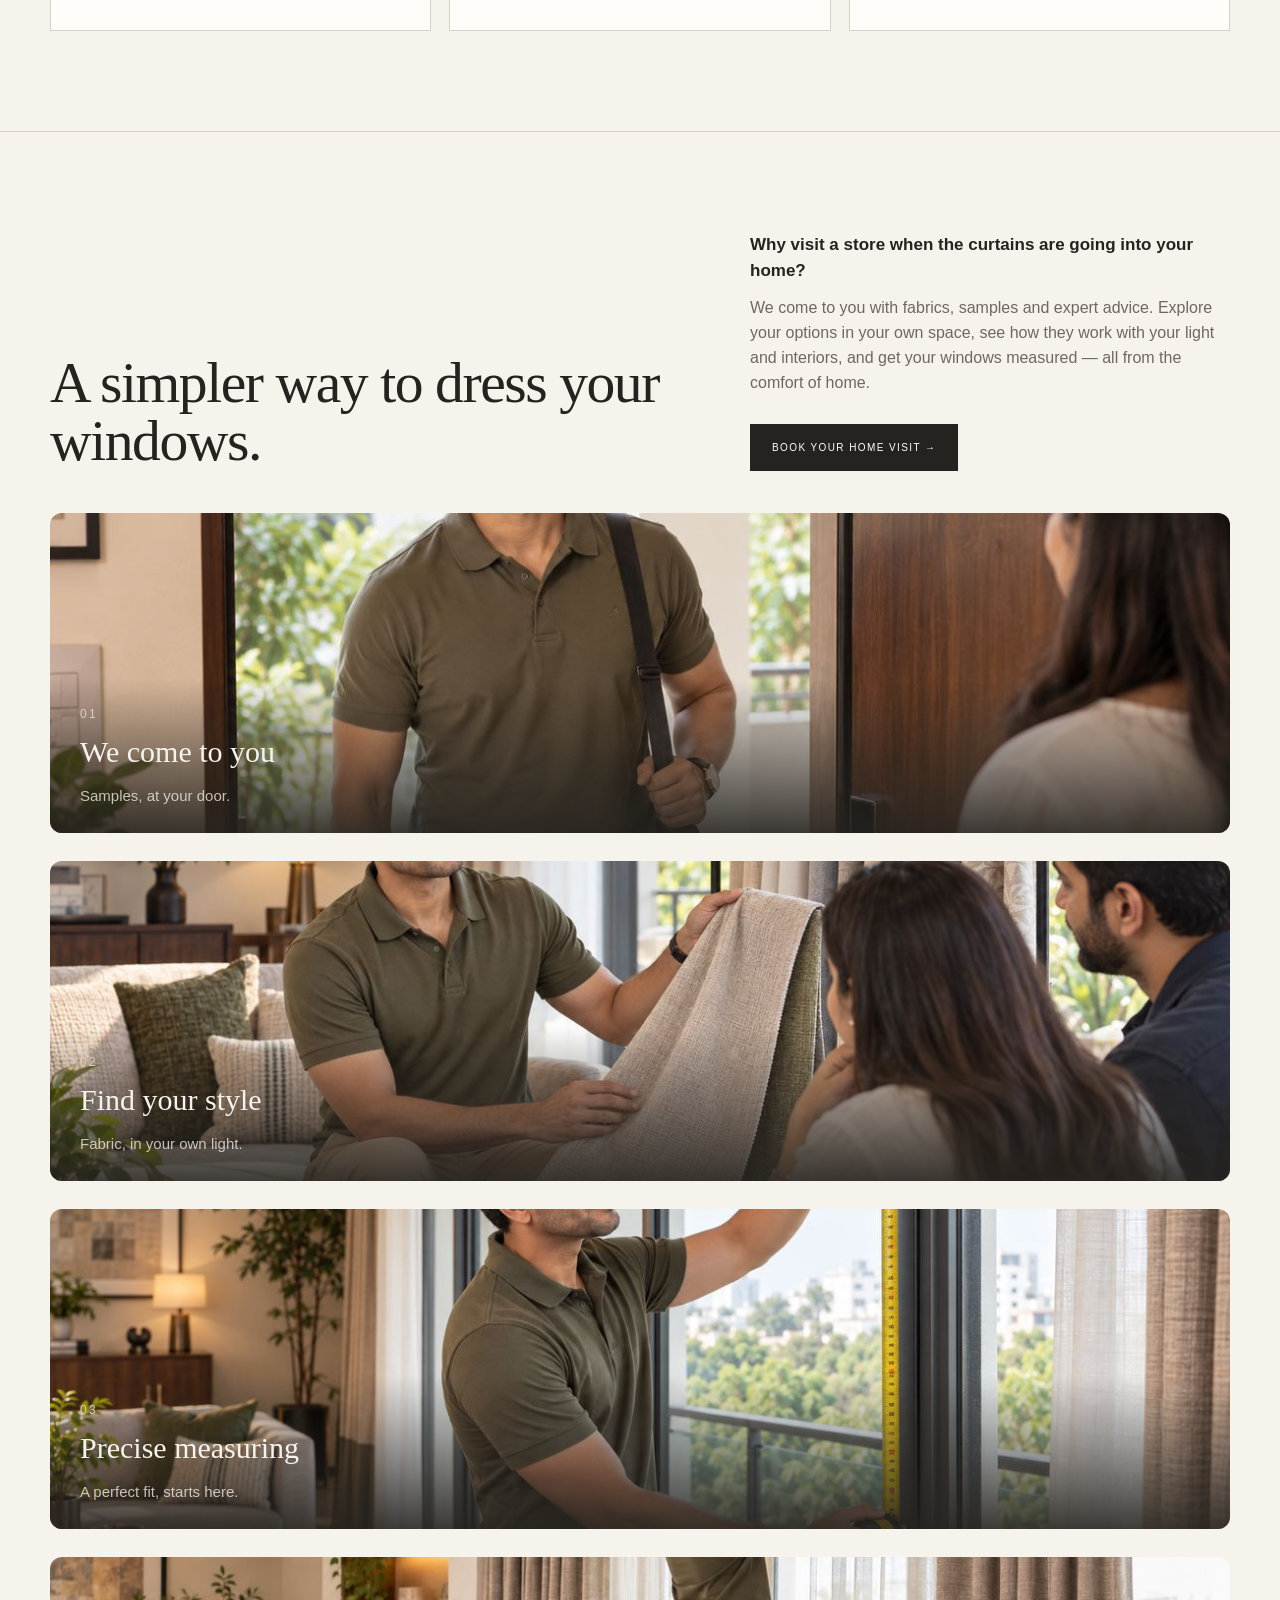
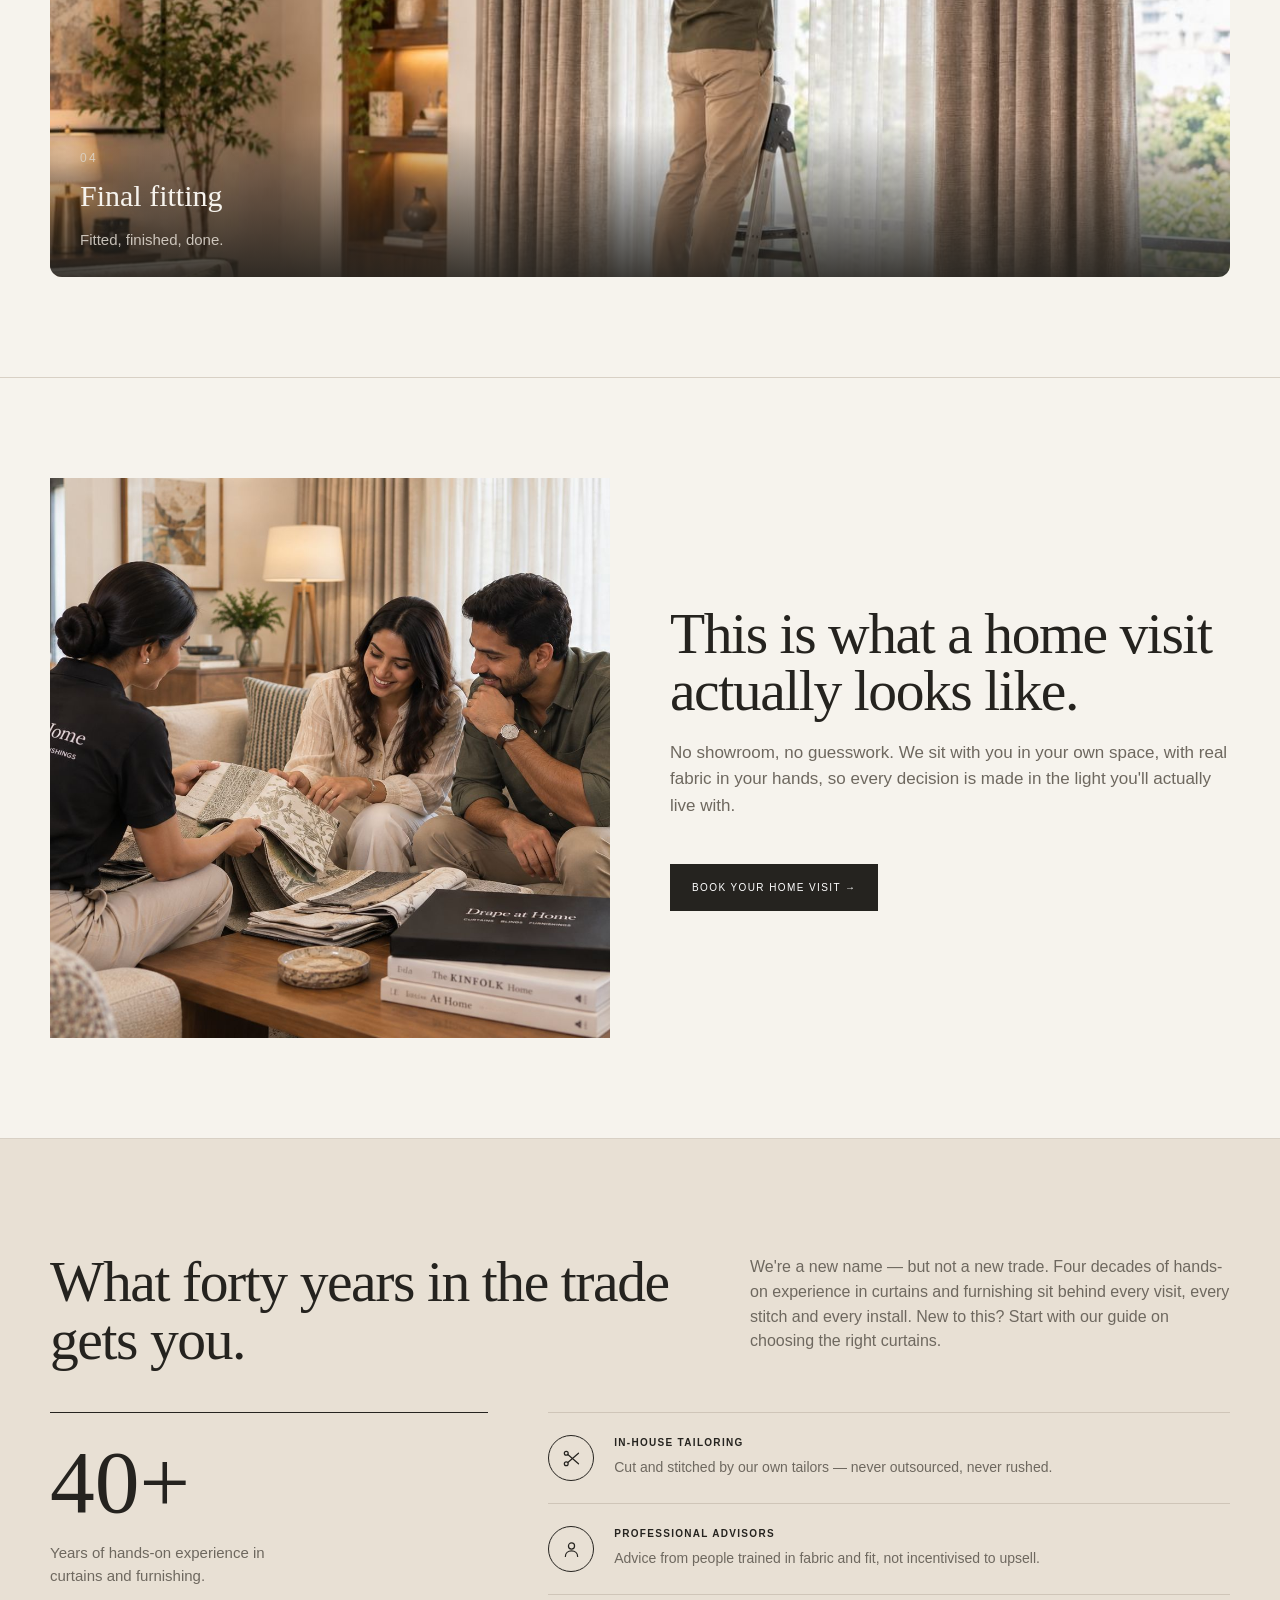
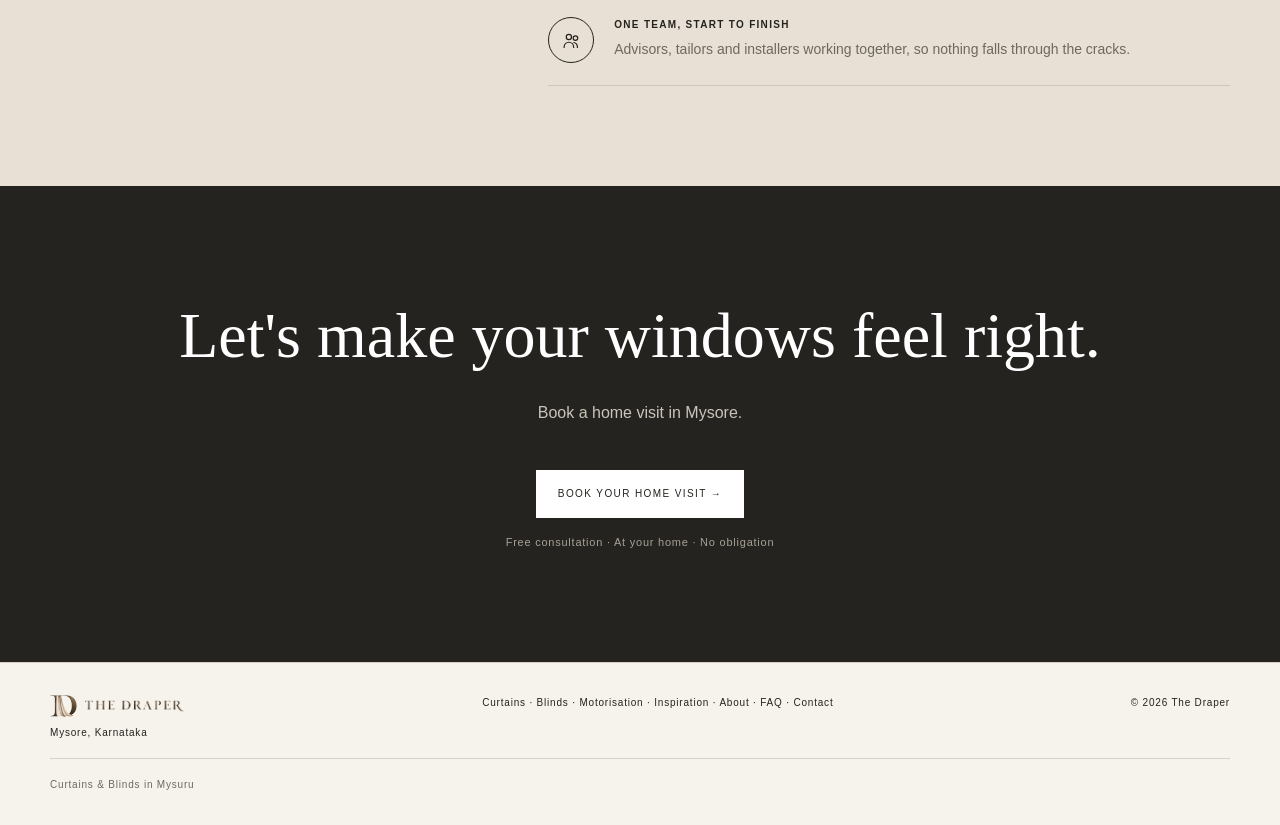
==== commit 8baf97c5: "Use the official brand assets for the logo, not a manual crop Replaced the rough manual crop of the " ====
--- a/index.html
+++ b/index.html
@@ -1,5 +1,5 @@
-<!doctype html><html lang="en"><head><meta charset="utf-8"><meta name="viewport" content="width=device-width,initial-scale=1"><link rel="icon" type="image/png" href="images/favicon.png"><title>Made-to-measure curtains & blinds in Mysore | The Draper</title><meta name="description" content="Made-to-measure curtains, blinds and motorised window coverings for Mysore homes. Free home consultation, expert measuring and professional installation."><link rel="canonical" href="https://drapehomes.netlify.app/"><meta property="og:type" content="website"><meta property="og:title" content="Made-to-measure curtains &amp; blinds in Mysore | The Draper"><meta property="og:description" content="Made-to-measure curtains, blinds and motorised window coverings for Mysore homes. Free home consultation, expert measuring and professional installation."><meta property="og:url" content="https://drapehomes.netlify.app/"><meta property="og:image" content="https://drapehomes.netlify.app/images/hero-consultation.jpg"><meta name="twitter:card" content="summary_large_image"><meta name="twitter:title" content="Made-to-measure curtains &amp; blinds in Mysore | The Draper"><meta name="twitter:description" content="Made-to-measure curtains, blinds and motorised window coverings for Mysore homes. Free home consultation, expert measuring and professional installation."><meta name="twitter:image" content="https://drapehomes.netlify.app/images/hero-consultation.jpg"><link rel="stylesheet" href="style.css"><script type="application/ld+json">{"@context":"https://schema.org","@type":"HomeAndConstructionBusiness","name":"The Draper","description":"Made-to-measure curtains, blinds and motorised window coverings for homes in Mysuru.","telephone":"+919886224170","address":{"@type":"PostalAddress","addressLocality":"Mysuru","addressRegion":"Karnataka","addressCountry":"IN"},"priceRange":"₹₹","areaServed":{"@type":"City","name":"Mysuru","containedInPlace":{"@type":"AdministrativeArea","name":"Karnataka"}},"url":"https://drapehomes.netlify.app/","serviceType":["Curtains","Blinds","Motorisation"]}</script></head><body><header><div class="container nav"><a class="logo" href="index.html"><img src="images/logo-icon.png" alt="" width="26" height="23">THE DRAPER</a><nav class="navlinks"><a href="curtains.html">CURTAINS</a><a href="blinds.html">BLINDS</a><a href="motorisation.html">MOTORISATION</a><a href="inspiration.html">INSPIRATION</a><a href="about.html">ABOUT US</a></nav><button class="menu" aria-label="Open menu" aria-expanded="false">☰</button></div><nav class="mobile-nav" aria-label="Mobile navigation"><a href="index.html">HOME</a><a href="curtains.html">CURTAINS</a><a href="blinds.html">BLINDS</a><a href="motorisation.html">MOTORISATION</a><a href="inspiration.html">INSPIRATION</a><a href="about.html">ABOUT US</a><a href="contact.html">CONTACT</a></nav></header><main><section class="hero"><div class="container hero-copy"><div class="eyebrow">Window coverings · Mysore</div><h1>Made-to-measure curtains & blinds in Mysore.</h1><p class="lead">Designed for your home. Measured, made and professionally installed in Mysore.</p><a class="btn" href="contact.html">BOOK YOUR HOME VISIT →</a><p class="btn-note">Free consultation · At your home · No obligation</p></div><div class="hero-img"><picture><source srcset="images/hero-consultation.webp" type="image/webp"><img src="images/hero-consultation.jpg" width="1536" height="1024" alt="The Draper consultant showing curtain fabric samples to a couple at home"></picture><div class="hero-badge"><div class="hero-badge-num">100%</div><div class="hero-badge-text">Free home consultation<br>before you decide anything.</div></div></div></section>
+<!doctype html><html lang="en"><head><meta charset="utf-8"><meta name="viewport" content="width=device-width,initial-scale=1"><link rel="icon" type="image/png" href="images/favicon.png"><title>Made-to-measure curtains & blinds in Mysore | The Draper</title><meta name="description" content="Made-to-measure curtains, blinds and motorised window coverings for Mysore homes. Free home consultation, expert measuring and professional installation."><link rel="canonical" href="https://thedraper.netlify.app/"><meta property="og:type" content="website"><meta property="og:title" content="Made-to-measure curtains &amp; blinds in Mysore | The Draper"><meta property="og:description" content="Made-to-measure curtains, blinds and motorised window coverings for Mysore homes. Free home consultation, expert measuring and professional installation."><meta property="og:url" content="https://thedraper.netlify.app/"><meta property="og:image" content="https://thedraper.netlify.app/images/hero-consultation.jpg"><meta name="twitter:card" content="summary_large_image"><meta name="twitter:title" content="Made-to-measure curtains &amp; blinds in Mysore | The Draper"><meta name="twitter:description" content="Made-to-measure curtains, blinds and motorised window coverings for Mysore homes. Free home consultation, expert measuring and professional installation."><meta name="twitter:image" content="https://thedraper.netlify.app/images/hero-consultation.jpg"><link rel="stylesheet" href="style.css"><script type="application/ld+json">{"@context":"https://schema.org","@type":"HomeAndConstructionBusiness","name":"The Draper","description":"Made-to-measure curtains, blinds and motorised window coverings for homes in Mysuru.","telephone":"+919886224170","address":{"@type":"PostalAddress","addressLocality":"Mysuru","addressRegion":"Karnataka","addressCountry":"IN"},"priceRange":"₹₹","areaServed":{"@type":"City","name":"Mysuru","containedInPlace":{"@type":"AdministrativeArea","name":"Karnataka"}},"url":"https://thedraper.netlify.app/","serviceType":["Curtains","Blinds","Motorisation"]}</script></head><body><header><div class="container nav"><a class="logo" href="index.html"><img class="logo-mark" src="images/logo-icon.png" alt="" width="37" height="30"><img class="logo-word" src="images/logo-wordmark.png" alt="The Draper" width="143" height="17"></a><nav class="navlinks"><a href="curtains.html">CURTAINS</a><a href="blinds.html">BLINDS</a><a href="motorisation.html">MOTORISATION</a><a href="inspiration.html">INSPIRATION</a><a href="about.html">ABOUT US</a></nav><button class="menu" aria-label="Open menu" aria-expanded="false">☰</button></div><nav class="mobile-nav" aria-label="Mobile navigation"><a href="index.html">HOME</a><a href="curtains.html">CURTAINS</a><a href="blinds.html">BLINDS</a><a href="motorisation.html">MOTORISATION</a><a href="inspiration.html">INSPIRATION</a><a href="about.html">ABOUT US</a><a href="contact.html">CONTACT</a></nav></header><main><section class="hero"><div class="container hero-copy"><div class="eyebrow">Window coverings · Mysore</div><h1>Made-to-measure curtains & blinds in Mysore.</h1><p class="lead">Designed for your home. Measured, made and professionally installed in Mysore.</p><a class="btn" href="contact.html">BOOK YOUR HOME VISIT →</a><p class="btn-note">Free consultation · At your home · No obligation</p></div><div class="hero-img"><picture><source srcset="images/hero-consultation.webp" type="image/webp"><img src="images/hero-consultation.jpg" width="1536" height="1024" alt="The Draper consultant showing curtain fabric samples to a couple at home"></picture><div class="hero-badge"><div class="hero-badge-num">100%</div><div class="hero-badge-text">Free home consultation<br>before you decide anything.</div></div></div></section>
 <section class="section"><div class="container"><div class="section-head"><h2>Designed around your windows.</h2><p class="section-intro">Curtains, blinds and smart motorisation, thoughtfully selected for your space, your light and the way you live.</p></div><div class="cards"><a class="card" href="curtains.html"><img src="images/curtains-living-room.jpg" width="1536" height="1024" loading="lazy" alt="Curtains in a living room"><div class="card-body"><h3>Curtains</h3><p>Sheers, solids, prints and statement fabrics, tailored to your windows.</p></div></a><a class="card" href="blinds.html"><img src="images/blinds-roller-shade.jpg" width="1600" height="900" loading="lazy" alt="Window blinds"><div class="card-body"><h3>Blinds</h3><p>Clean lines, beautiful textures and precise control over light and privacy.</p><p>Roller · Roman · Wooden · Cellular · Zebra · Motorised</p></div></a><a class="card" href="motorisation.html"><img src="images/bedroom-window-treatment.jpg" width="1600" height="900" loading="lazy" alt="Bedroom interior"><div class="card-body"><h3>Smart Motorisation</h3><p>Quiet, effortless control of your curtains and blinds, wherever you are.</p></div></a></div></div></section>
 <section class="section"><div class="container"><div class="section-head"><h2>A simpler way to dress your windows.</h2><div class="section-intro"><p class="lede">Why visit a store when the curtains are going into your home?</p><p>We come to you with fabrics, samples and expert advice. Explore your options in your own space, see how they work with your light and interiors, and get your windows measured — all from the comfort of home.</p><a class="btn" href="contact.html">BOOK YOUR HOME VISIT →</a></div></div><div class="process-list"><div class="process-item"><div class="process-photo"><img src="images/process-visit.jpg" width="1200" height="873" loading="lazy" alt="The Draper consultant arriving at a customer's home for a visit"><div class="process-overlay"><span class="process-num">01</span><h3 class="process-title">We come to you</h3><p class="process-sub">Samples, at your door.</p></div></div></div><div class="process-item"><div class="process-photo"><img src="images/process-design.jpg" width="1200" height="800" loading="lazy" alt="Consultant showing fabric swatches to a couple at home"><div class="process-overlay"><span class="process-num">02</span><h3 class="process-title">Find your style</h3><p class="process-sub">Fabric, in your own light.</p></div></div></div><div class="process-item"><div class="process-photo"><img src="images/process-measure.jpg" width="1200" height="675" loading="lazy" alt="Consultant measuring a window for made-to-measure curtains in a Mysore home"><div class="process-overlay"><span class="process-num">03</span><h3 class="process-title">Precise measuring</h3><p class="process-sub">A perfect fit, starts here.</p></div></div></div><div class="process-item"><div class="process-photo"><img src="images/process-install.jpg" width="1200" height="800" loading="lazy" alt="Consultant installing curtains from a ladder"><div class="process-overlay"><span class="process-num">04</span><h3 class="process-title">Final fitting</h3><p class="process-sub">Fitted, finished, done.</p></div></div></div></div></div></section>
 <section class="section"><div class="container feature"><img src="images/consultation-living-room.jpg" width="1536" height="1024" loading="lazy" alt="The Draper consultant showing fabric samples to a couple in their living room"><div class="feature-copy"><h2>This is what a home visit actually looks like.</h2><p>No showroom, no guesswork. We sit with you in your own space, with real fabric in your hands, so every decision is made in the light you'll actually live with.</p><a class="btn" href="contact.html">BOOK YOUR HOME VISIT →</a></div></div></section><section class="section trust"><div class="container"><div class="section-head"><h2>What forty years in the trade gets you.</h2><p class="section-intro">We're a new name — but not a new trade. Four decades of hands-on experience in curtains and furnishing sit behind every visit, every stitch and every install. New to this? Start with our guide on <a href="choosing-the-right-curtains.html">choosing the right curtains</a>.</p></div><div class="trust-layout"><div class="trust-stat"><div class="trust-stat-num">40+</div><div class="trust-stat-label">Years of hands-on experience in curtains and furnishing.</div></div><div class="trust-list"><div class="trust-row"><div class="trust-icon"><svg viewBox="0 0 24 24" fill="none" stroke="currentColor" stroke-width="1.4" stroke-linecap="round" stroke-linejoin="round"><circle cx="6" cy="6" r="2.2"/><circle cx="6" cy="18" r="2.2"/><line x1="7.8" y1="7.4" x2="20" y2="18"/><line x1="7.8" y1="16.6" x2="20" y2="6"/></svg></div><div><b>IN-HOUSE TAILORING</b><span>Cut and stitched by our own tailors — never outsourced, never rushed.</span></div></div><div class="trust-row"><div class="trust-icon"><svg viewBox="0 0 24 24" fill="none" stroke="currentColor" stroke-width="1.4" stroke-linecap="round" stroke-linejoin="round"><circle cx="12" cy="8" r="3.5"/><path d="M5 20c0-4 3-6.5 7-6.5s7 2.5 7 6.5"/></svg></div><div><b>PROFESSIONAL ADVISORS</b><span>Advice from people trained in fabric and fit, not incentivised to upsell.</span></div></div><div class="trust-row"><div class="trust-icon"><svg viewBox="0 0 24 24" fill="none" stroke="currentColor" stroke-width="1.4" stroke-linecap="round" stroke-linejoin="round"><circle cx="9" cy="8" r="3"/><circle cx="16.5" cy="9.2" r="2.6"/><path d="M3.5 20c0-3.5 2.5-6 5.5-6s5.5 2.5 5.5 6"/><path d="M14.7 14.3c2.4.5 4.1 2.5 4.1 5.7"/></svg></div><div><b>ONE TEAM, START TO FINISH</b><span>Advisors, tailors and installers working together, so nothing falls through the cracks.</span></div></div></div></div></div></section>
-<section class="cta"><h2>Let's make your windows feel right.</h2><p>Book a home visit in Mysore.</p><a class="btn" href="contact.html">BOOK YOUR HOME VISIT →</a><p class="btn-note">Free consultation · At your home · No obligation</p></section></main><footer><div class="container footerrow"><div><b>THE DRAPER</b><br>Mysore, Karnataka</div><div><a href="curtains.html">Curtains</a> · <a href="blinds.html">Blinds</a> · <a href="motorisation.html">Motorisation</a> · <a href="inspiration.html">Inspiration</a> · <a href="about.html">About</a> · <a href="faq.html">FAQ</a> · <a href="contact.html">Contact</a></div><div>© 2026 The Draper</div></div><div class="container footer-local"><a href="curtain-blinds-mysore.html">Curtains &amp; Blinds in Mysuru</a></div></footer><a class="whatsapp" href="https://wa.me/919886224170?text=Hi%20The%20Draper%2C%20I%27d%20like%20to%20book%20a%20home%20visit." target="_blank" rel="noopener" aria-label="Chat with The Draper on WhatsApp"><svg viewBox="0 0 24 24" fill="#fff" aria-hidden="true"><path d="M17.472 14.382c-.297-.149-1.758-.867-2.03-.967-.273-.099-.471-.148-.67.15-.197.297-.767.966-.94 1.164-.173.199-.347.223-.644.075-.297-.15-1.255-.463-2.39-1.475-.883-.788-1.48-1.761-1.653-2.059-.173-.297-.018-.458.13-.606.134-.133.298-.347.446-.52.149-.174.198-.298.298-.497.099-.198.05-.371-.025-.52-.075-.149-.669-1.612-.916-2.207-.242-.579-.487-.5-.669-.51-.173-.008-.371-.01-.57-.01-.198 0-.52.074-.792.372-.272.297-1.04 1.016-1.04 2.479 0 1.462 1.065 2.875 1.213 3.074.149.198 2.096 3.2 5.077 4.487.709.306 1.262.489 1.694.625.712.227 1.36.195 1.871.118.571-.085 1.758-.719 2.006-1.413.248-.694.248-1.289.173-1.413-.074-.124-.272-.198-.57-.347z"/><path d="M12.001 2c-5.514 0-10 4.486-10 10 0 1.764.464 3.49 1.345 5.007L2 22l5.117-1.334A9.953 9.953 0 0012 22c5.514 0 10-4.486 10-10S17.515 2 12.001 2zm0 18.15a8.13 8.13 0 01-4.144-1.14l-.297-.176-3.037.792.812-2.958-.192-.304a8.14 8.14 0 01-1.243-4.364c0-4.494 3.656-8.15 8.151-8.15 4.494 0 8.15 3.656 8.15 8.15 0 4.495-3.656 8.15-8.15 8.15z"/></svg></a><script src="script.js"></script></body></html>+<section class="cta"><h2>Let's make your windows feel right.</h2><p>Book a home visit in Mysore.</p><a class="btn" href="contact.html">BOOK YOUR HOME VISIT →</a><p class="btn-note">Free consultation · At your home · No obligation</p></section></main><footer><div class="container footerrow"><div><div class="footer-brand"><img class="logo-mark" src="images/logo-icon.png" alt="" width="27" height="22"><img class="logo-word" src="images/logo-wordmark.png" alt="The Draper" width="101" height="12"></div>Mysore, Karnataka</div><div><a href="curtains.html">Curtains</a> · <a href="blinds.html">Blinds</a> · <a href="motorisation.html">Motorisation</a> · <a href="inspiration.html">Inspiration</a> · <a href="about.html">About</a> · <a href="faq.html">FAQ</a> · <a href="contact.html">Contact</a></div><div>© 2026 The Draper</div></div><div class="container footer-local"><a href="curtain-blinds-mysore.html">Curtains &amp; Blinds in Mysuru</a></div></footer><a class="whatsapp" href="https://wa.me/919886224170?text=Hi%20The%20Draper%2C%20I%27d%20like%20to%20book%20a%20home%20visit." target="_blank" rel="noopener" aria-label="Chat with The Draper on WhatsApp"><svg viewBox="0 0 24 24" fill="#fff" aria-hidden="true"><path d="M17.472 14.382c-.297-.149-1.758-.867-2.03-.967-.273-.099-.471-.148-.67.15-.197.297-.767.966-.94 1.164-.173.199-.347.223-.644.075-.297-.15-1.255-.463-2.39-1.475-.883-.788-1.48-1.761-1.653-2.059-.173-.297-.018-.458.13-.606.134-.133.298-.347.446-.52.149-.174.198-.298.298-.497.099-.198.05-.371-.025-.52-.075-.149-.669-1.612-.916-2.207-.242-.579-.487-.5-.669-.51-.173-.008-.371-.01-.57-.01-.198 0-.52.074-.792.372-.272.297-1.04 1.016-1.04 2.479 0 1.462 1.065 2.875 1.213 3.074.149.198 2.096 3.2 5.077 4.487.709.306 1.262.489 1.694.625.712.227 1.36.195 1.871.118.571-.085 1.758-.719 2.006-1.413.248-.694.248-1.289.173-1.413-.074-.124-.272-.198-.57-.347z"/><path d="M12.001 2c-5.514 0-10 4.486-10 10 0 1.764.464 3.49 1.345 5.007L2 22l5.117-1.334A9.953 9.953 0 0012 22c5.514 0 10-4.486 10-10S17.515 2 12.001 2zm0 18.15a8.13 8.13 0 01-4.144-1.14l-.297-.176-3.037.792.812-2.958-.192-.304a8.14 8.14 0 01-1.243-4.364c0-4.494 3.656-8.15 8.151-8.15 4.494 0 8.15 3.656 8.15 8.15 0 4.495-3.656 8.15-8.15 8.15z"/></svg></a><script src="script.js"></script></body></html>
--- a/style.css
+++ b/style.css
@@ -1,10 +1,10 @@
 :root{--paper:#f6f3ed;--warm:#e8e0d4;--sand:#d9cdbd;--ink:#25231f;--muted:#6e685f;--line:#d8d0c5;--white:#fffdfa}
 *{box-sizing:border-box}html{scroll-behavior:smooth}body{margin:0;background:var(--paper);color:var(--ink);font-family:Arial,Helvetica,sans-serif;line-height:1.55}a{color:inherit;text-decoration:none}img{display:block;width:100%;height:auto;object-fit:cover}button,.btn,input,select,textarea{font:inherit}.container{width:min(1180px,calc(100% - 48px));margin:auto}
-header{position:sticky;top:0;z-index:50;background:rgba(246,243,237,.94);backdrop-filter:blur(10px);border-bottom:1px solid var(--line)}.nav{height:78px;display:flex;align-items:center;justify-content:space-between}.logo{display:flex;align-items:center;gap:9px;font-size:14px;letter-spacing:.18em;font-weight:700}.logo img{width:26px;height:auto;display:block}.navlinks{display:flex;gap:28px;font-size:10px;letter-spacing:.13em}.navlinks a:hover{opacity:.6}.menu{display:none;border:0;background:transparent;font-size:24px;padding:10px;margin:-10px;line-height:1}.mobile-nav{display:none}
+header{position:sticky;top:0;z-index:50;background:rgba(246,243,237,.94);backdrop-filter:blur(10px);border-bottom:1px solid var(--line)}.nav{height:78px;display:flex;align-items:center;justify-content:space-between}.logo{display:flex;align-items:center;gap:9px}.logo .logo-mark{height:30px;width:auto;display:block}.logo .logo-word{height:17px;width:auto;display:block}.navlinks{display:flex;gap:28px;font-size:10px;letter-spacing:.13em}.navlinks a:hover{opacity:.6}.menu{display:none;border:0;background:transparent;font-size:24px;padding:10px;margin:-10px;line-height:1}.mobile-nav{display:none}
 .hero{min-height:calc(100vh - 78px);display:grid;grid-template-columns:1fr 1fr}.hero-copy{display:flex;flex-direction:column;justify-content:center;padding:90px 70px 90px 0}.eyebrow{font-size:10px;letter-spacing:.18em;text-transform:uppercase;color:var(--muted);margin-bottom:20px}.hero h1,.pagehero h1,.section h2,.feature-copy h2,.feature-copy h3,.cta h2{font-family:Georgia,'Times New Roman',serif;font-weight:400}.hero h1{font-size:clamp(52px,6.5vw,92px);line-height:.94;margin:0 0 28px;letter-spacing:-.035em}.lead{font-size:18px;color:var(--muted);max-width:550px}.btn{display:inline-flex;align-items:center;justify-content:center;width:max-content;padding:15px 21px;background:var(--ink);color:#fff;font-size:10px;letter-spacing:.14em;margin-top:28px;border:1px solid var(--ink);transition:.2s}.btn:hover{background:transparent;color:var(--ink)}.btn.light{background:#fff;color:var(--ink);border-color:#fff}.btn.light:hover{background:transparent;color:#fff}.hero-img{min-height:620px;position:relative}.hero-img img{height:100%;min-height:620px}.hero-badge{position:absolute;left:24px;bottom:24px;right:24px;background:rgba(20,18,15,.5);backdrop-filter:blur(14px) saturate(160%);-webkit-backdrop-filter:blur(14px) saturate(160%);padding:18px 20px;display:flex;align-items:center;gap:14px;border:1px solid rgba(255,255,255,.16);box-shadow:0 12px 30px rgba(0,0,0,.22)}.hero-badge-num{font-family:Georgia,serif;font-size:26px;line-height:1;white-space:nowrap;color:#fff}.hero-badge-text{font-size:12px;color:rgba(255,255,255,.85);line-height:1.35}
 .section{padding:100px 0;border-top:1px solid var(--line)}.section-head{display:flex;justify-content:space-between;align-items:end;gap:40px;margin-bottom:42px}.section h2{font-size:clamp(38px,4.5vw,60px);line-height:1.02;margin:0;letter-spacing:-.025em}.section-intro{max-width:480px;color:var(--muted)}.section-intro .lede{color:var(--ink);font-weight:700;font-size:17px;margin:0 0 12px}.section-intro p{margin:0 0 12px}.section-intro p:last-of-type{margin-bottom:0}.cards{display:grid;grid-template-columns:repeat(3,1fr);gap:18px}.card{background:var(--white);border:1px solid var(--line);transition:transform .2s,box-shadow .2s}.card:hover{transform:translateY(-3px);box-shadow:0 15px 35px #0000000c}.card img{aspect-ratio:4/3}.card-body{padding:25px}.card h3{font-family:Georgia,serif;font-size:29px;font-weight:400;margin:0 0 8px}.card p{color:var(--muted);margin:0}.card p+p{margin-top:10px;font-size:13px;letter-spacing:.02em}
 .number-grid{display:grid;grid-template-columns:repeat(4,1fr);gap:20px}.process-list{display:flex;flex-direction:column;gap:28px}.process-photo{position:relative;border-radius:12px;overflow:hidden}.process-photo img{width:100%;height:320px;object-fit:cover;display:block}.process-overlay{position:absolute;left:0;right:0;bottom:0;padding:26px 30px;background:linear-gradient(to top,rgba(37,35,31,.88),rgba(37,35,31,0))}.process-num{display:block;font-size:12px;letter-spacing:.2em;color:var(--sand)}.process-title{font-family:Georgia,'Times New Roman',serif;font-weight:400;font-size:30px;color:var(--paper);margin:6px 0 0}.process-sub{margin:8px 0 0;font-size:15px;color:rgba(244,237,228,.78)}.step{background:var(--white);border:1px solid var(--line);padding-bottom:30px}.step-media{position:relative}.step-media img{aspect-ratio:4/3;display:block}.step-body{padding:40px 26px 0}.step-body b{font-size:10px;letter-spacing:.15em;color:var(--muted)}.step-body h3{font-family:Georgia,serif;font-weight:400;font-size:26px;margin:14px 0 10px}.step-body p{color:var(--muted);margin:0}.step-body .tagline{color:var(--ink);font-weight:700;font-size:15px;margin:0 0 8px}.step-icon{position:absolute;left:22px;bottom:-24px;width:56px;height:56px;border-radius:50%;background:var(--ink);color:#fff;display:flex;align-items:center;justify-content:center;border:4px solid var(--white)}.step-icon svg{width:24px;height:24px;display:block}.trust-icon,.choice-icon{width:46px;height:46px;border-radius:50%;border:1px solid var(--ink);display:flex;align-items:center;justify-content:center;margin-bottom:16px}.trust-icon svg,.choice-icon svg{width:21px;height:21px;display:block}
 .trust{background:var(--warm)}.trust-layout{display:grid;grid-template-columns:.9fr 1.4fr;gap:60px;margin-top:6px}.trust-stat{border-top:1px solid var(--ink);padding-top:24px}.trust-stat-num{font-family:Georgia,serif;font-weight:400;font-size:clamp(60px,7vw,96px);line-height:1;margin-bottom:14px}.trust-stat-label{color:var(--muted);font-size:15px;max-width:230px}.trust-list{display:flex;flex-direction:column}.trust-row{display:flex;gap:20px;align-items:flex-start;padding:22px 0;border-top:1px solid #cfc5b8}.trust-row:last-child{border-bottom:1px solid #cfc5b8}.trust-row .trust-icon{margin-bottom:0}.trust-row b{display:block;font-size:10px;letter-spacing:.13em;margin-bottom:6px}.trust-row span{display:block;color:var(--muted);font-size:14px}.cta{background:var(--ink);color:#fff;text-align:center;padding:100px 20px}.cta h2{font-size:clamp(40px,5vw,68px);margin:0}.cta p{color:#c9c4bb}.cta .btn{background:#fff;color:var(--ink);border-color:#fff}.btn-note{display:block;font-size:11px;letter-spacing:.07em;color:var(--muted);margin-top:16px}.cta .btn-note{color:#a7a197}
-footer{padding:32px 0;border-top:1px solid var(--line);font-size:10px;letter-spacing:.08em}.footerrow{display:flex;justify-content:space-between;gap:25px}.footerrow a:hover{text-decoration:underline}.footer-local{margin-top:18px;padding-top:18px;border-top:1px solid var(--line);color:var(--muted);font-size:10px}.footer-local a:hover{text-decoration:underline}.whatsapp{position:fixed;right:20px;bottom:20px;width:56px;height:56px;border-radius:50%;background:#25d366;display:flex;align-items:center;justify-content:center;z-index:40;box-shadow:0 8px 20px rgba(0,0,0,.25);transition:transform .2s}.whatsapp:hover{transform:scale(1.07)}.whatsapp svg{width:28px;height:28px;display:block}
-.pagehero{padding:105px 0 70px;border-bottom:1px solid var(--line)}.about-logo{width:230px;height:auto;margin-bottom:32px}.pagehero h1{font-size:clamp(52px,7vw,94px);line-height:.93;margin:0 0 24px;max-width:1000px;letter-spacing:-.035em}.pagehero p{font-size:18px;color:var(--muted);max-width:650px}.category-grid{display:grid;grid-template-columns:repeat(3,1fr);gap:18px}.category{border-top:1px solid var(--ink);padding:22px 0 30px}.category h3{font-family:Georgia,serif;font-weight:400;font-size:29px;margin:0 0 8px}.category p{color:var(--muted);margin:0}.feature{display:grid;grid-template-columns:1fr 1fr;gap:60px;align-items:center}.feature-spaced{margin-bottom:60px}.type-head{margin-bottom:30px}.type-head h3{font-family:Georgia,serif;font-weight:400;font-size:34px;margin:0 0 8px}.type-head p{color:var(--muted);margin:0}.type-head-spaced{margin-top:70px}.category-grid-4{grid-template-columns:repeat(4,1fr)}.category-grid-2{grid-template-columns:repeat(2,1fr)}.choice-grid{display:grid;grid-template-columns:repeat(2,1fr);gap:20px;border-top:1px solid var(--line);padding-top:36px}.choice-card{display:block;border:1px solid var(--line);background:var(--white);padding:30px 26px;transition:transform .2s,box-shadow .2s}a.choice-card:hover{transform:translateY(-3px);box-shadow:0 15px 35px #0000000c}.choice-card h4{font-family:Georgia,serif;font-weight:400;font-size:26px;margin:0 0 10px}.choice-card p{color:var(--muted);margin:0}.choice-card .choice-link{display:block;color:var(--ink);font-weight:700;margin-top:14px}.feature img{aspect-ratio:1/1}.feature video{width:100%;display:block;aspect-ratio:9/16;object-fit:cover;background:#000;max-height:520px;margin:0 auto}.feature-copy h2,.feature-copy h3{font-size:clamp(42px,4.5vw,62px);line-height:1;margin:0 0 20px}.feature-copy p{color:var(--muted);font-size:17px}.sr-only{position:absolute;width:1px;height:1px;padding:0;margin:-1px;overflow:hidden;clip:rect(0,0,0,0);white-space:nowrap;border:0}.faq{max-width:850px}.faq-item{border-top:1px solid var(--line)}.faq-item:last-child{border-bottom:1px solid var(--line)}.faq-item h3{margin:0}.faq-q{display:flex;align-items:center;justify-content:space-between;gap:24px;width:100%;padding:24px 2px;background:none;border:0;text-align:left;font-family:Georgia,'Times New Roman',serif;font-size:22px;line-height:1.35;color:var(--ink);cursor:pointer;-webkit-tap-highlight-color:transparent}.faq-q:focus-visible{outline:2px solid var(--ink);outline-offset:6px}.faq-icon{flex:none;position:relative;width:16px;height:16px}.faq-icon::before,.faq-icon::after{content:"";position:absolute;top:50%;left:50%;background:var(--ink);transform:translate(-50%,-50%)}.faq-icon::before{width:16px;height:1.5px}.faq-icon::after{width:1.5px;height:16px;transition:transform .25s ease}.faq-q[aria-expanded="true"] .faq-icon::after{transform:translate(-50%,-50%) scaleY(0)}.faq-a{display:grid;grid-template-rows:0fr;transition:grid-template-rows .3s ease}.faq-a.is-open{grid-template-rows:1fr}.faq-a>div{overflow:hidden}.faq-a p{margin:0 0 26px;color:var(--muted);font-size:16px;line-height:1.75;max-width:640px}.reassurance{border-top:1px solid var(--line);padding:36px 0;text-align:center}.reassurance p{margin:0;font-size:12px;letter-spacing:.12em;text-transform:uppercase;color:var(--muted)}.form{display:grid;grid-template-columns:1fr 1fr;gap:18px;max-width:900px}.field{display:flex;flex-direction:column;gap:7px}.field.full{grid-column:1/-1}.field label{font-size:10px;letter-spacing:.1em;text-transform:uppercase}.field input,.field textarea,.field select{padding:14px 15px;border:1px solid var(--line);background:var(--white);color:var(--ink);outline:none}.field input:focus,.field textarea:focus,.field select:focus{border-color:var(--ink)}.field textarea{min-height:140px;resize:vertical}.form .btn{cursor:pointer}.notice{padding:18px;background:var(--warm);margin-top:18px}.articles{display:grid;grid-template-columns:repeat(3,1fr);gap:18px}.article{display:block;background:var(--white);border:1px solid var(--line);transition:transform .2s,box-shadow .2s}a.article:hover{transform:translateY(-3px);box-shadow:0 15px 35px #0000000c}.article img{aspect-ratio:16/10}.article div{padding:22px}.article h3{font-family:Georgia,serif;font-weight:400;font-size:25px;margin:0 0 8px}.article p{color:var(--muted);margin:0}.pillrow{display:flex;flex-wrap:wrap;gap:8px;margin-top:25px}.pill{border:1px solid var(--line);padding:8px 12px;font-size:10px;letter-spacing:.07em}.localbox{background:var(--warm);padding:30px;margin-top:50px}.localbox h3{font-family:Georgia,serif;font-weight:400;font-size:28px;margin:0 0 8px}.post-meta{font-size:10px;letter-spacing:.14em;text-transform:uppercase;color:var(--muted);margin-bottom:18px}.post{max-width:720px}.post .lede{font-size:19px;color:var(--ink);margin:0 0 30px}.post h2{font-family:Georgia,serif;font-weight:400;font-size:32px;margin:44px 0 16px}.post h2:first-of-type{margin-top:0}.post p{color:var(--muted);font-size:16px;line-height:1.75;margin:0 0 18px}.post ul{margin:0 0 18px;padding-left:20px;color:var(--muted);font-size:16px;line-height:1.75}.post li{margin-bottom:8px}.post-hero-img{aspect-ratio:16/9;margin-bottom:10px}.section-note{margin-top:25px;color:var(--muted)}
+footer{padding:32px 0;border-top:1px solid var(--line);font-size:10px;letter-spacing:.08em}.footer-brand{display:flex;align-items:center;gap:7px;margin-bottom:8px}.footer-brand .logo-mark{height:22px;width:auto;display:block}.footer-brand .logo-word{height:12px;width:auto;display:block}.footerrow{display:flex;justify-content:space-between;gap:25px}.footerrow a:hover{text-decoration:underline}.footer-local{margin-top:18px;padding-top:18px;border-top:1px solid var(--line);color:var(--muted);font-size:10px}.footer-local a:hover{text-decoration:underline}.whatsapp{position:fixed;right:20px;bottom:20px;width:56px;height:56px;border-radius:50%;background:#25d366;display:flex;align-items:center;justify-content:center;z-index:40;box-shadow:0 8px 20px rgba(0,0,0,.25);transition:transform .2s}.whatsapp:hover{transform:scale(1.07)}.whatsapp svg{width:28px;height:28px;display:block}
+.pagehero{padding:105px 0 70px;border-bottom:1px solid var(--line)}.pagehero h1{font-size:clamp(52px,7vw,94px);line-height:.93;margin:0 0 24px;max-width:1000px;letter-spacing:-.035em}.pagehero p{font-size:18px;color:var(--muted);max-width:650px}.category-grid{display:grid;grid-template-columns:repeat(3,1fr);gap:18px}.category{border-top:1px solid var(--ink);padding:22px 0 30px}.category h3{font-family:Georgia,serif;font-weight:400;font-size:29px;margin:0 0 8px}.category p{color:var(--muted);margin:0}.feature{display:grid;grid-template-columns:1fr 1fr;gap:60px;align-items:center}.feature-spaced{margin-bottom:60px}.type-head{margin-bottom:30px}.type-head h3{font-family:Georgia,serif;font-weight:400;font-size:34px;margin:0 0 8px}.type-head p{color:var(--muted);margin:0}.type-head-spaced{margin-top:70px}.category-grid-4{grid-template-columns:repeat(4,1fr)}.category-grid-2{grid-template-columns:repeat(2,1fr)}.choice-grid{display:grid;grid-template-columns:repeat(2,1fr);gap:20px;border-top:1px solid var(--line);padding-top:36px}.choice-card{display:block;border:1px solid var(--line);background:var(--white);padding:30px 26px;transition:transform .2s,box-shadow .2s}a.choice-card:hover{transform:translateY(-3px);box-shadow:0 15px 35px #0000000c}.choice-card h4{font-family:Georgia,serif;font-weight:400;font-size:26px;margin:0 0 10px}.choice-card p{color:var(--muted);margin:0}.choice-card .choice-link{display:block;color:var(--ink);font-weight:700;margin-top:14px}.feature img{aspect-ratio:1/1}.feature video{width:100%;display:block;aspect-ratio:9/16;object-fit:cover;background:#000;max-height:520px;margin:0 auto}.feature-copy h2,.feature-copy h3{font-size:clamp(42px,4.5vw,62px);line-height:1;margin:0 0 20px}.feature-copy p{color:var(--muted);font-size:17px}.sr-only{position:absolute;width:1px;height:1px;padding:0;margin:-1px;overflow:hidden;clip:rect(0,0,0,0);white-space:nowrap;border:0}.faq{max-width:850px}.faq-item{border-top:1px solid var(--line)}.faq-item:last-child{border-bottom:1px solid var(--line)}.faq-item h3{margin:0}.faq-q{display:flex;align-items:center;justify-content:space-between;gap:24px;width:100%;padding:24px 2px;background:none;border:0;text-align:left;font-family:Georgia,'Times New Roman',serif;font-size:22px;line-height:1.35;color:var(--ink);cursor:pointer;-webkit-tap-highlight-color:transparent}.faq-q:focus-visible{outline:2px solid var(--ink);outline-offset:6px}.faq-icon{flex:none;position:relative;width:16px;height:16px}.faq-icon::before,.faq-icon::after{content:"";position:absolute;top:50%;left:50%;background:var(--ink);transform:translate(-50%,-50%)}.faq-icon::before{width:16px;height:1.5px}.faq-icon::after{width:1.5px;height:16px;transition:transform .25s ease}.faq-q[aria-expanded="true"] .faq-icon::after{transform:translate(-50%,-50%) scaleY(0)}.faq-a{display:grid;grid-template-rows:0fr;transition:grid-template-rows .3s ease}.faq-a.is-open{grid-template-rows:1fr}.faq-a>div{overflow:hidden}.faq-a p{margin:0 0 26px;color:var(--muted);font-size:16px;line-height:1.75;max-width:640px}.reassurance{border-top:1px solid var(--line);padding:36px 0;text-align:center}.reassurance p{margin:0;font-size:12px;letter-spacing:.12em;text-transform:uppercase;color:var(--muted)}.form{display:grid;grid-template-columns:1fr 1fr;gap:18px;max-width:900px}.field{display:flex;flex-direction:column;gap:7px}.field.full{grid-column:1/-1}.field label{font-size:10px;letter-spacing:.1em;text-transform:uppercase}.field input,.field textarea,.field select{padding:14px 15px;border:1px solid var(--line);background:var(--white);color:var(--ink);outline:none}.field input:focus,.field textarea:focus,.field select:focus{border-color:var(--ink)}.field textarea{min-height:140px;resize:vertical}.form .btn{cursor:pointer}.notice{padding:18px;background:var(--warm);margin-top:18px}.articles{display:grid;grid-template-columns:repeat(3,1fr);gap:18px}.article{display:block;background:var(--white);border:1px solid var(--line);transition:transform .2s,box-shadow .2s}a.article:hover{transform:translateY(-3px);box-shadow:0 15px 35px #0000000c}.article img{aspect-ratio:16/10}.article div{padding:22px}.article h3{font-family:Georgia,serif;font-weight:400;font-size:25px;margin:0 0 8px}.article p{color:var(--muted);margin:0}.pillrow{display:flex;flex-wrap:wrap;gap:8px;margin-top:25px}.pill{border:1px solid var(--line);padding:8px 12px;font-size:10px;letter-spacing:.07em}.localbox{background:var(--warm);padding:30px;margin-top:50px}.localbox h3{font-family:Georgia,serif;font-weight:400;font-size:28px;margin:0 0 8px}.post-meta{font-size:10px;letter-spacing:.14em;text-transform:uppercase;color:var(--muted);margin-bottom:18px}.post{max-width:720px}.post .lede{font-size:19px;color:var(--ink);margin:0 0 30px}.post h2{font-family:Georgia,serif;font-weight:400;font-size:32px;margin:44px 0 16px}.post h2:first-of-type{margin-top:0}.post p{color:var(--muted);font-size:16px;line-height:1.75;margin:0 0 18px}.post ul{margin:0 0 18px;padding-left:20px;color:var(--muted);font-size:16px;line-height:1.75}.post li{margin-bottom:8px}.post-hero-img{aspect-ratio:16/9;margin-bottom:10px}.section-note{margin-top:25px;color:var(--muted)}
 @media(max-width:800px){.container{width:min(100% - 32px,680px)}.nav{height:68px}.navlinks{display:none}.menu{display:block}.mobile-nav{position:absolute;top:68px;left:0;right:0;background:var(--paper);border-bottom:1px solid var(--line);padding:18px 16px}.mobile-nav.open{display:grid;gap:0}.mobile-nav a{padding:15px 0;border-bottom:1px solid var(--line);font-size:11px;letter-spacing:.12em}.hero{grid-template-columns:1fr}.hero-copy{padding:65px 0 45px}.hero-img,.hero-img img{min-height:430px}.hero-badge{left:14px;right:82px;bottom:14px;padding:14px 16px}.hero-badge-num{font-size:21px}.cards,.category-grid,.articles,.choice-grid,.number-grid{grid-template-columns:1fr}.process-photo img{height:240px}.process-title{font-size:24px}.process-list{gap:22px}.trust-layout{grid-template-columns:1fr;gap:34px}.feature{grid-template-columns:1fr;gap:30px}.form{grid-template-columns:1fr}.field.full{grid-column:auto}.footerrow{flex-direction:column}.section{padding:52px 0}.section-head{display:block}.section-intro{margin-top:18px}.whatsapp{right:16px;bottom:16px;width:50px;height:50px}.whatsapp svg{width:25px;height:25px}.pagehero{padding:75px 0 55px}}
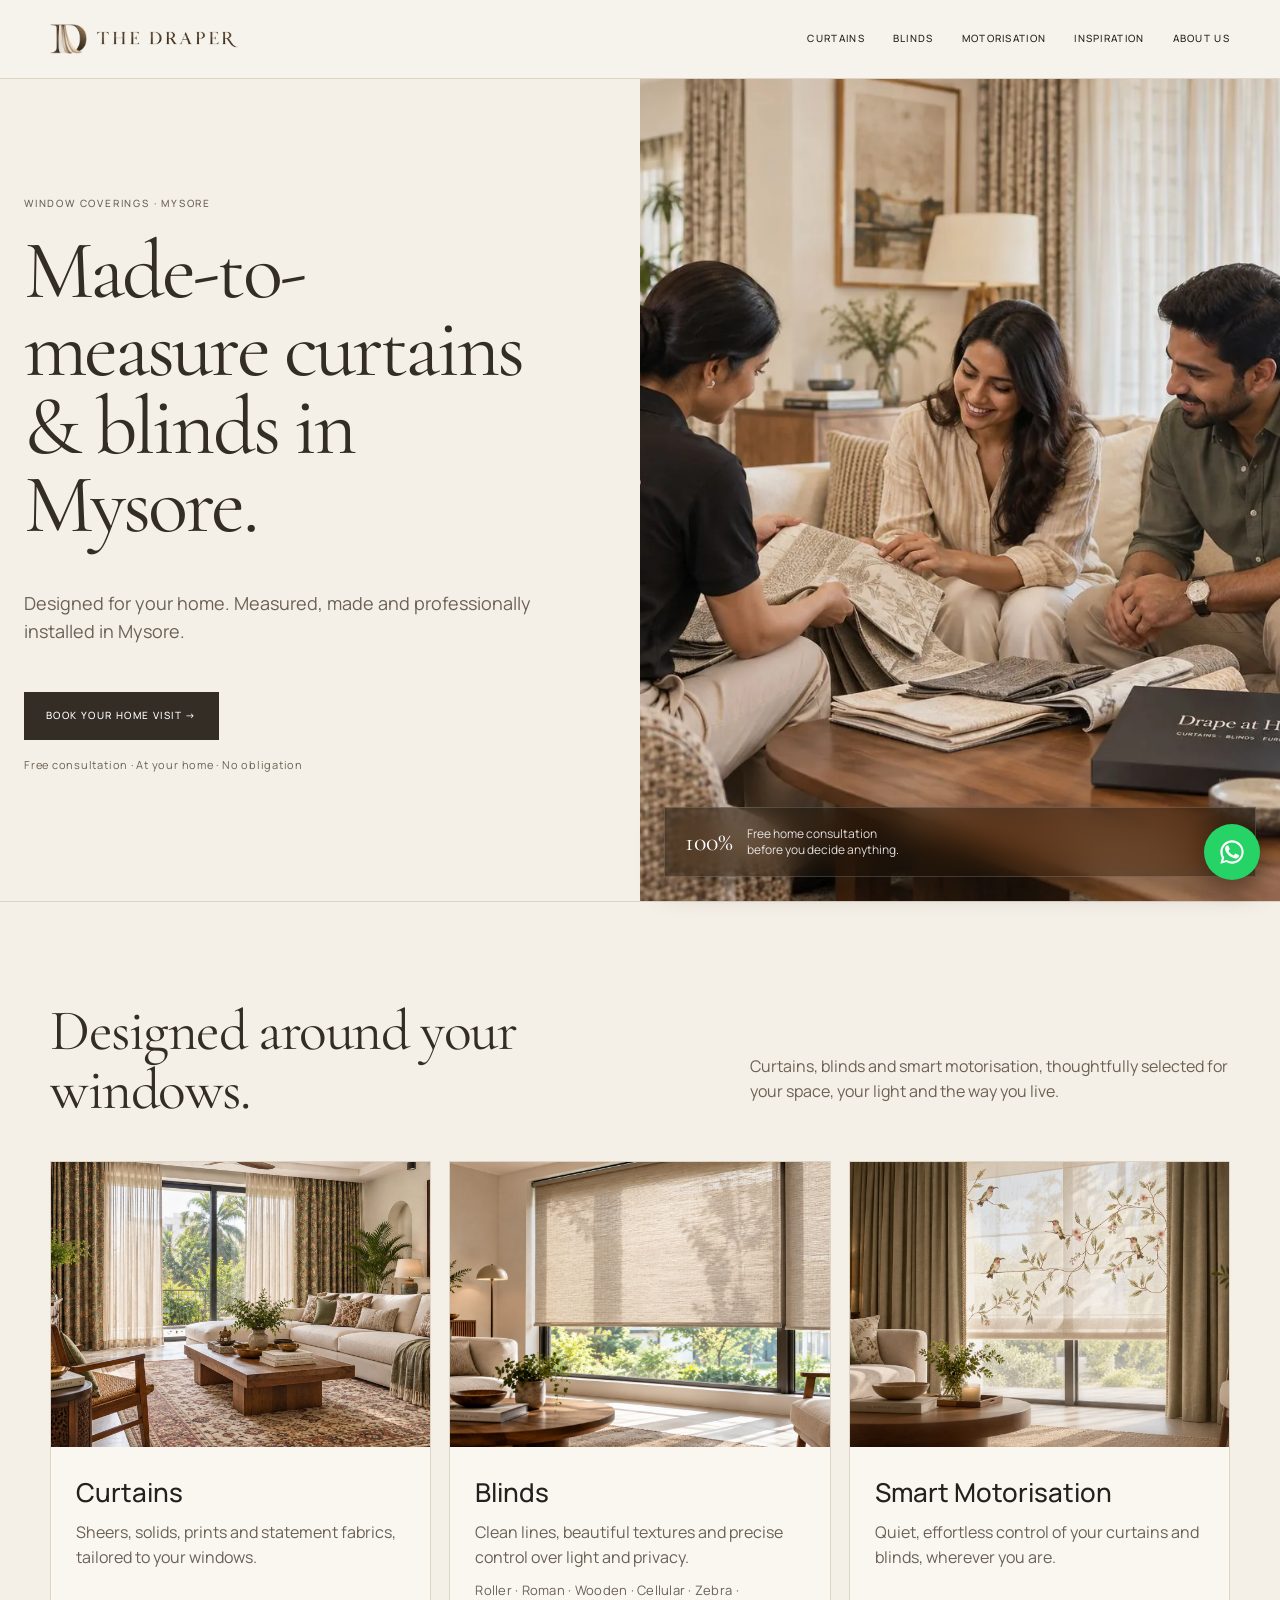
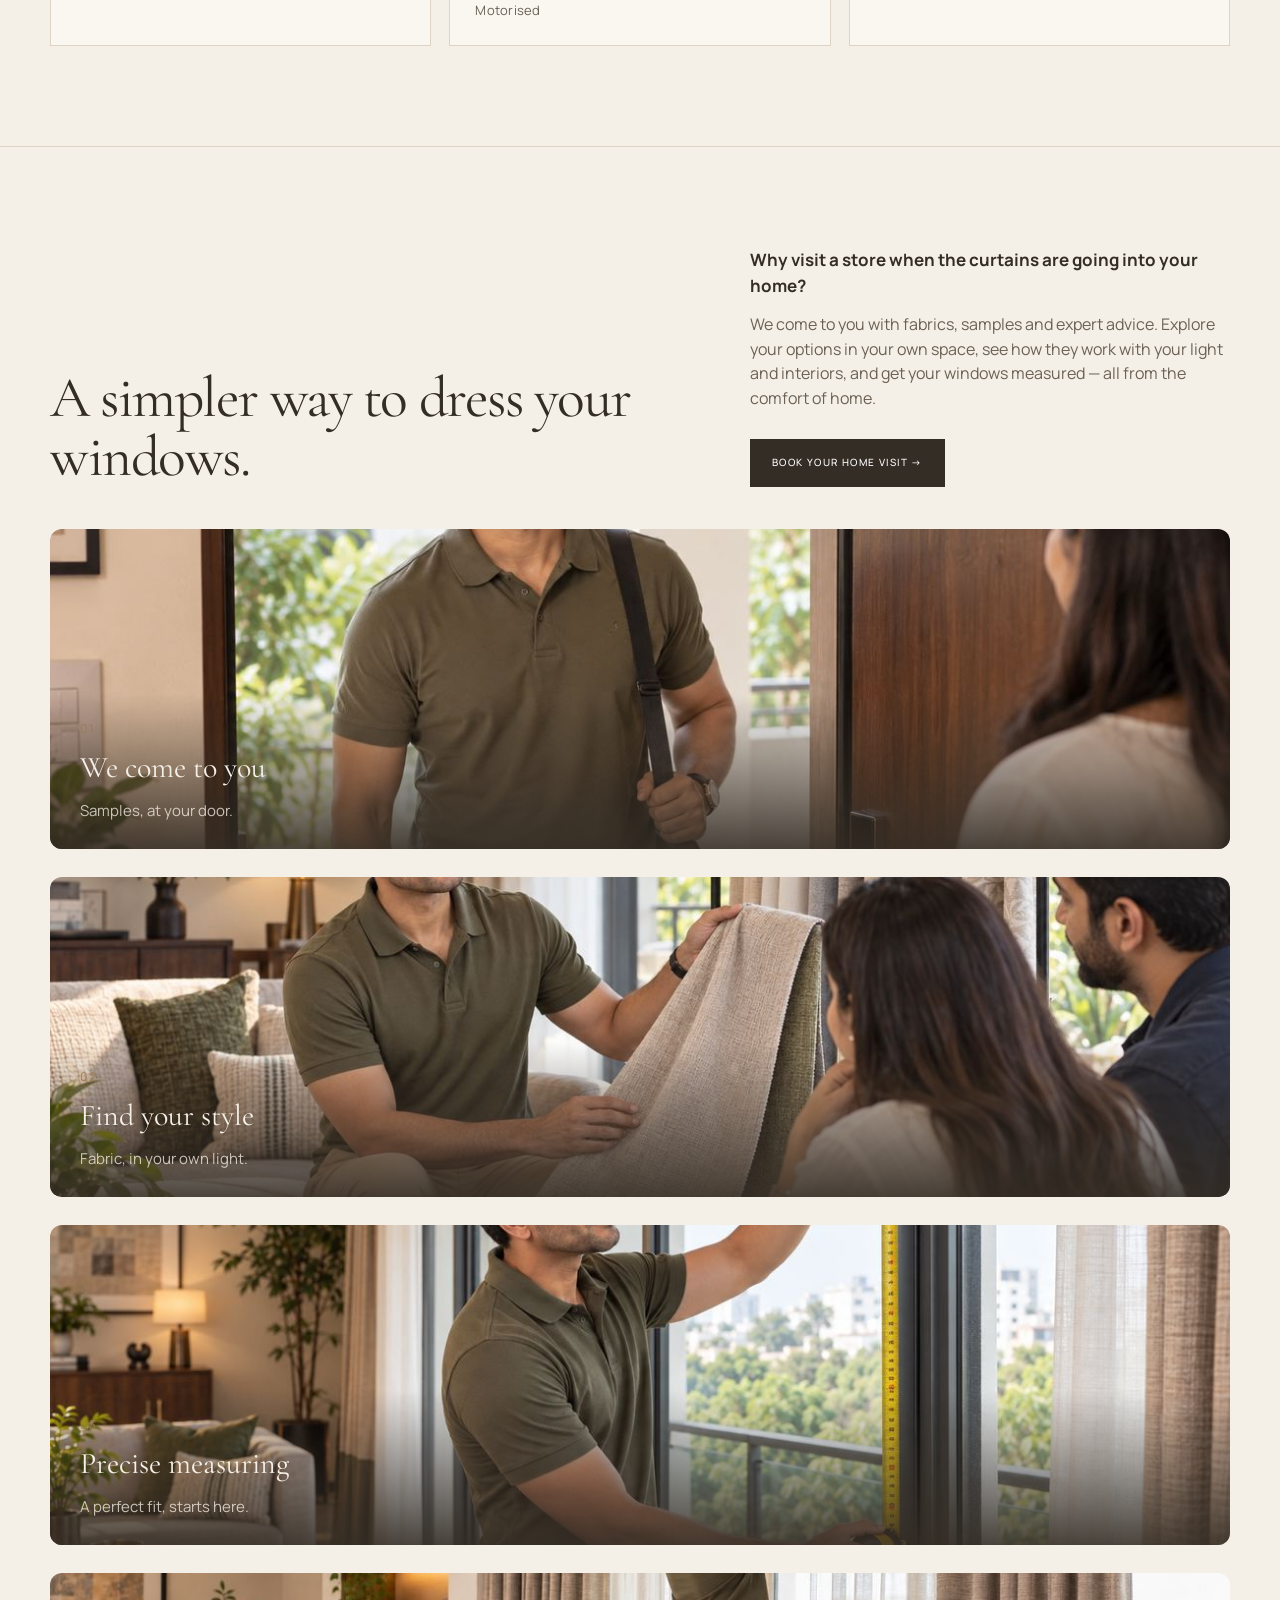
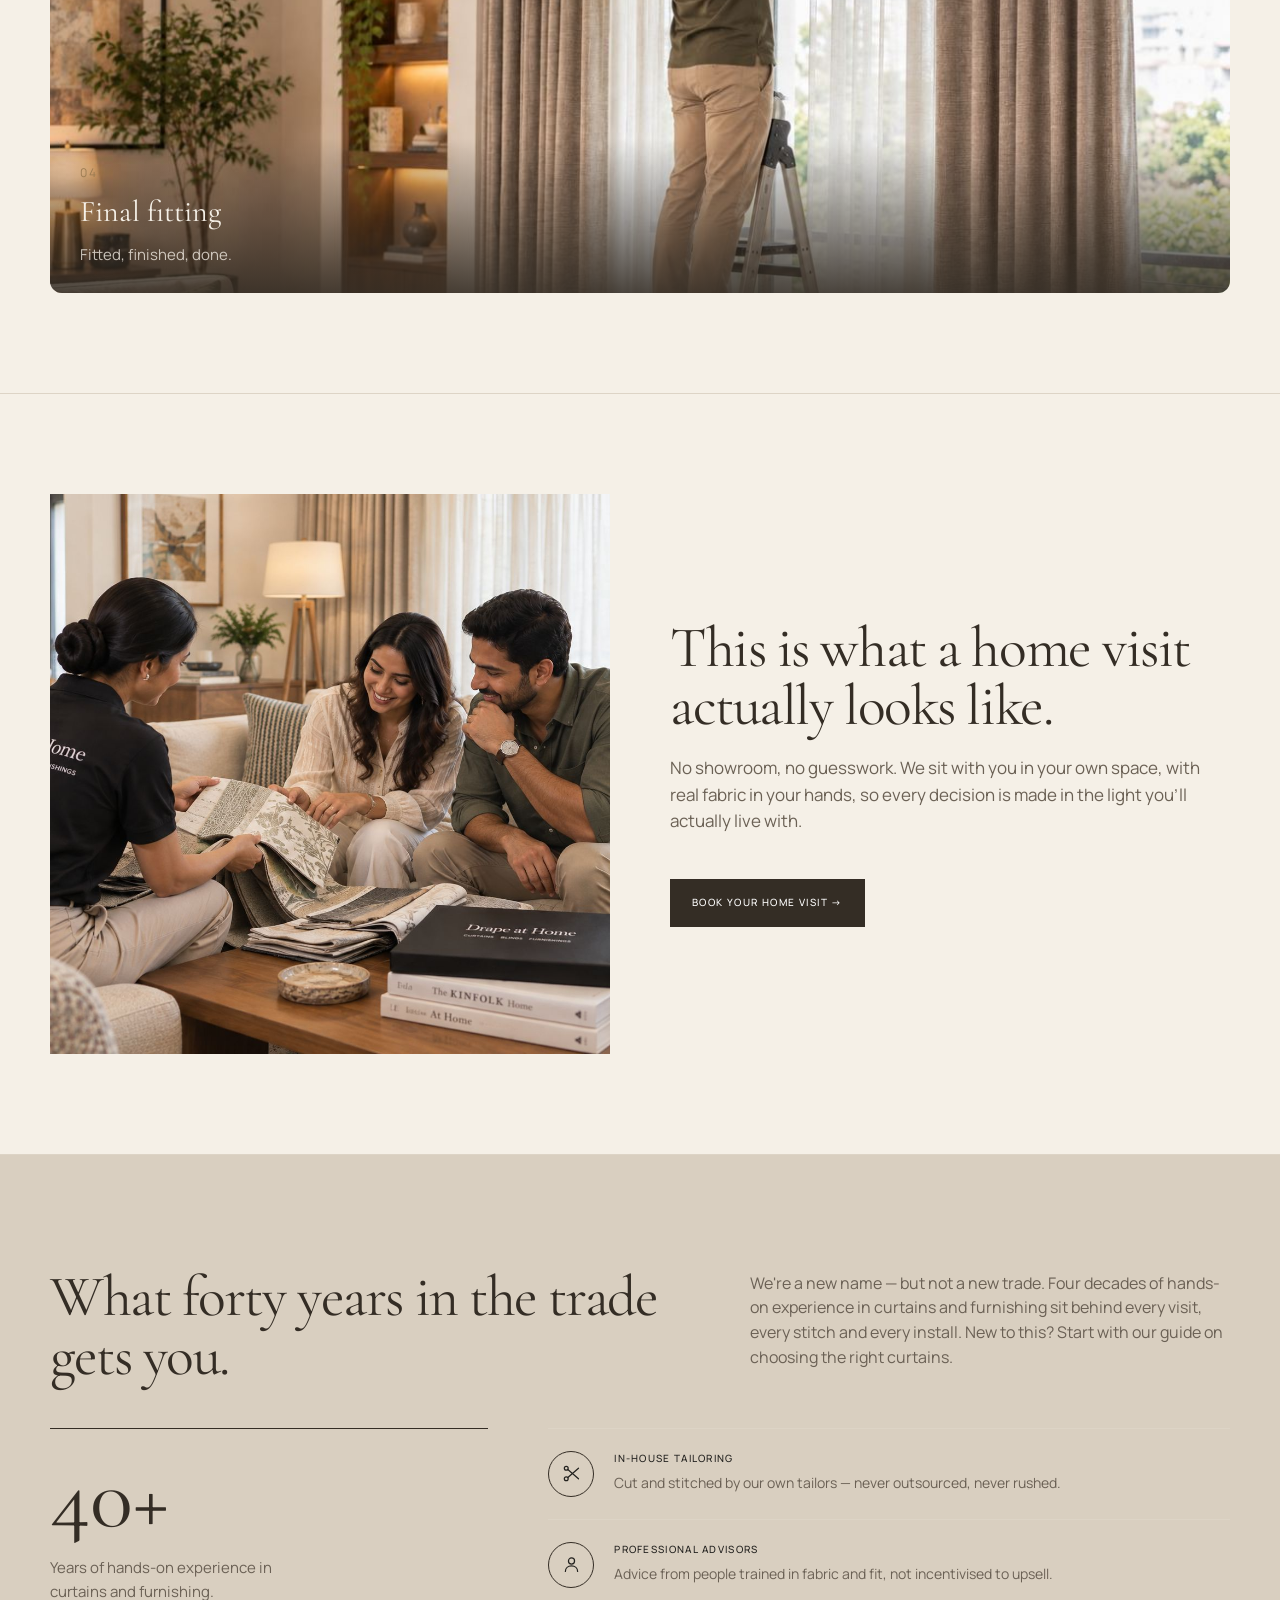
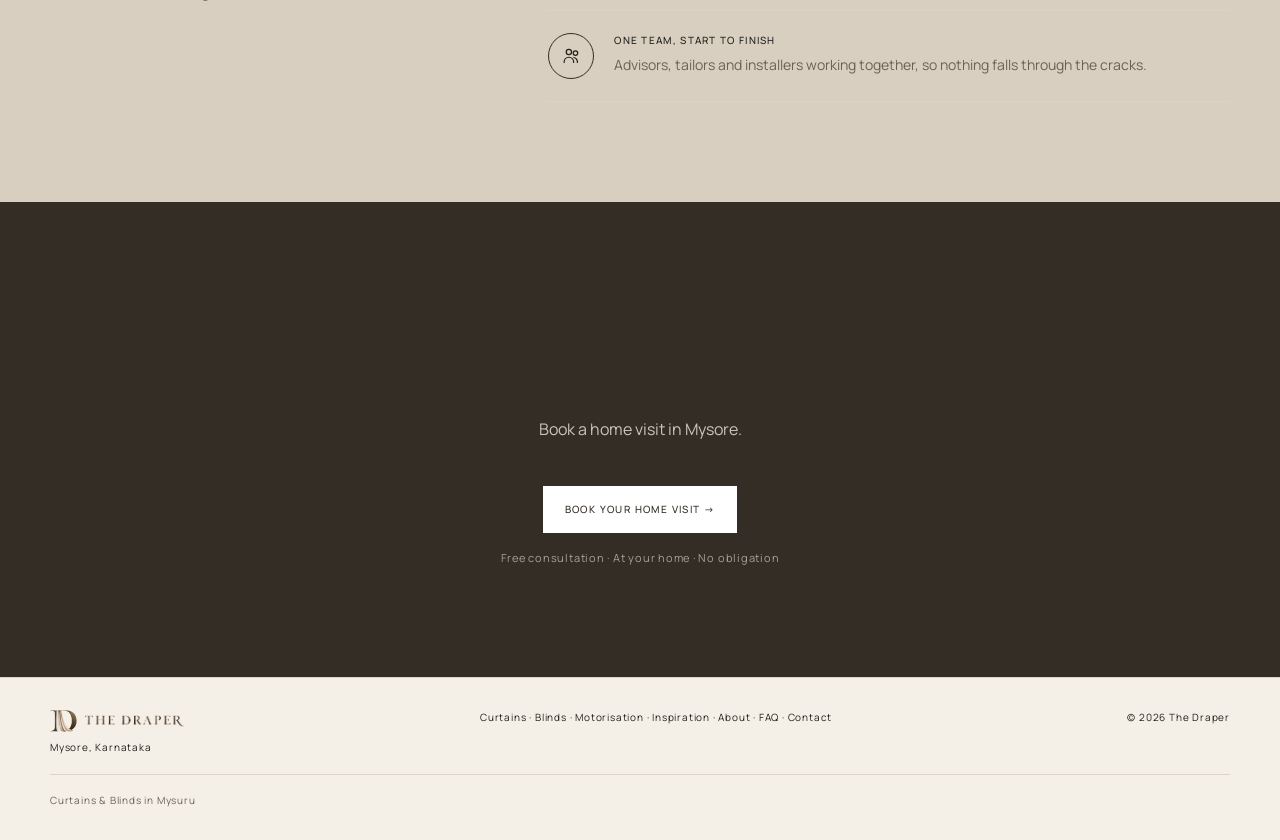
==== commit 1c45dd63: "Switch live typography to free Google Fonts: Cormorant Garamond + Manrope Canela and Avenir Next are" ====
--- a/index.html
+++ b/index.html
@@ -1,4 +1,4 @@
-<!doctype html><html lang="en"><head><meta charset="utf-8"><meta name="viewport" content="width=device-width,initial-scale=1"><link rel="icon" type="image/png" href="images/favicon.png"><title>Made-to-measure curtains & blinds in Mysore | The Draper</title><meta name="description" content="Made-to-measure curtains, blinds and motorised window coverings for Mysore homes. Free home consultation, expert measuring and professional installation."><link rel="canonical" href="https://thedraper.netlify.app/"><meta property="og:type" content="website"><meta property="og:title" content="Made-to-measure curtains &amp; blinds in Mysore | The Draper"><meta property="og:description" content="Made-to-measure curtains, blinds and motorised window coverings for Mysore homes. Free home consultation, expert measuring and professional installation."><meta property="og:url" content="https://thedraper.netlify.app/"><meta property="og:image" content="https://thedraper.netlify.app/images/hero-consultation.jpg"><meta name="twitter:card" content="summary_large_image"><meta name="twitter:title" content="Made-to-measure curtains &amp; blinds in Mysore | The Draper"><meta name="twitter:description" content="Made-to-measure curtains, blinds and motorised window coverings for Mysore homes. Free home consultation, expert measuring and professional installation."><meta name="twitter:image" content="https://thedraper.netlify.app/images/hero-consultation.jpg"><link rel="stylesheet" href="style.css"><script type="application/ld+json">{"@context":"https://schema.org","@type":"HomeAndConstructionBusiness","name":"The Draper","description":"Made-to-measure curtains, blinds and motorised window coverings for homes in Mysuru.","telephone":"+919886224170","address":{"@type":"PostalAddress","addressLocality":"Mysuru","addressRegion":"Karnataka","addressCountry":"IN"},"priceRange":"₹₹","areaServed":{"@type":"City","name":"Mysuru","containedInPlace":{"@type":"AdministrativeArea","name":"Karnataka"}},"url":"https://thedraper.netlify.app/","serviceType":["Curtains","Blinds","Motorisation"]}</script></head><body><header><div class="container nav"><a class="logo" href="index.html"><img class="logo-mark" src="images/logo-icon.png" alt="" width="37" height="30"><img class="logo-word" src="images/logo-wordmark.png" alt="The Draper" width="143" height="17"></a><nav class="navlinks"><a href="curtains.html">CURTAINS</a><a href="blinds.html">BLINDS</a><a href="motorisation.html">MOTORISATION</a><a href="inspiration.html">INSPIRATION</a><a href="about.html">ABOUT US</a></nav><button class="menu" aria-label="Open menu" aria-expanded="false">☰</button></div><nav class="mobile-nav" aria-label="Mobile navigation"><a href="index.html">HOME</a><a href="curtains.html">CURTAINS</a><a href="blinds.html">BLINDS</a><a href="motorisation.html">MOTORISATION</a><a href="inspiration.html">INSPIRATION</a><a href="about.html">ABOUT US</a><a href="contact.html">CONTACT</a></nav></header><main><section class="hero"><div class="container hero-copy"><div class="eyebrow">Window coverings · Mysore</div><h1>Made-to-measure curtains & blinds in Mysore.</h1><p class="lead">Designed for your home. Measured, made and professionally installed in Mysore.</p><a class="btn" href="contact.html">BOOK YOUR HOME VISIT →</a><p class="btn-note">Free consultation · At your home · No obligation</p></div><div class="hero-img"><picture><source srcset="images/hero-consultation.webp" type="image/webp"><img src="images/hero-consultation.jpg" width="1536" height="1024" alt="The Draper consultant showing curtain fabric samples to a couple at home"></picture><div class="hero-badge"><div class="hero-badge-num">100%</div><div class="hero-badge-text">Free home consultation<br>before you decide anything.</div></div></div></section>
+<!doctype html><html lang="en"><head><meta charset="utf-8"><meta name="viewport" content="width=device-width,initial-scale=1"><link rel="icon" type="image/png" href="images/favicon.png"><title>Made-to-measure curtains & blinds in Mysore | The Draper</title><meta name="description" content="Made-to-measure curtains, blinds and motorised window coverings for Mysore homes. Free home consultation, expert measuring and professional installation."><link rel="canonical" href="https://thedraper.netlify.app/"><meta property="og:type" content="website"><meta property="og:title" content="Made-to-measure curtains &amp; blinds in Mysore | The Draper"><meta property="og:description" content="Made-to-measure curtains, blinds and motorised window coverings for Mysore homes. Free home consultation, expert measuring and professional installation."><meta property="og:url" content="https://thedraper.netlify.app/"><meta property="og:image" content="https://thedraper.netlify.app/images/hero-consultation.jpg"><meta name="twitter:card" content="summary_large_image"><meta name="twitter:title" content="Made-to-measure curtains &amp; blinds in Mysore | The Draper"><meta name="twitter:description" content="Made-to-measure curtains, blinds and motorised window coverings for Mysore homes. Free home consultation, expert measuring and professional installation."><meta name="twitter:image" content="https://thedraper.netlify.app/images/hero-consultation.jpg"><link rel="preconnect" href="https://fonts.googleapis.com"><link rel="preconnect" href="https://fonts.gstatic.com" crossorigin><link href="https://fonts.googleapis.com/css2?family=Cormorant+Garamond:wght@400;500;600&family=Manrope:wght@300;400;500;600&display=swap" rel="stylesheet"><link rel="stylesheet" href="style.css"><script type="application/ld+json">{"@context":"https://schema.org","@type":"HomeAndConstructionBusiness","name":"The Draper","description":"Made-to-measure curtains, blinds and motorised window coverings for homes in Mysuru.","telephone":"+919886224170","address":{"@type":"PostalAddress","addressLocality":"Mysuru","addressRegion":"Karnataka","addressCountry":"IN"},"priceRange":"₹₹","areaServed":{"@type":"City","name":"Mysuru","containedInPlace":{"@type":"AdministrativeArea","name":"Karnataka"}},"url":"https://thedraper.netlify.app/","serviceType":["Curtains","Blinds","Motorisation"]}</script></head><body><header><div class="container nav"><a class="logo" href="index.html"><img class="logo-mark" src="images/logo-icon.png" alt="" width="37" height="30"><img class="logo-word" src="images/logo-wordmark.png" alt="The Draper" width="143" height="17"></a><nav class="navlinks"><a href="curtains.html">CURTAINS</a><a href="blinds.html">BLINDS</a><a href="motorisation.html">MOTORISATION</a><a href="inspiration.html">INSPIRATION</a><a href="about.html">ABOUT US</a></nav><button class="menu" aria-label="Open menu" aria-expanded="false">☰</button></div><nav class="mobile-nav" aria-label="Mobile navigation"><a href="index.html">HOME</a><a href="curtains.html">CURTAINS</a><a href="blinds.html">BLINDS</a><a href="motorisation.html">MOTORISATION</a><a href="inspiration.html">INSPIRATION</a><a href="about.html">ABOUT US</a><a href="contact.html">CONTACT</a></nav></header><main><section class="hero"><div class="container hero-copy"><div class="eyebrow">Window coverings · Mysore</div><h1>Made-to-measure curtains & blinds in Mysore.</h1><p class="lead">Designed for your home. Measured, made and professionally installed in Mysore.</p><a class="btn" href="contact.html">BOOK YOUR HOME VISIT →</a><p class="btn-note">Free consultation · At your home · No obligation</p></div><div class="hero-img"><picture><source srcset="images/hero-consultation.webp" type="image/webp"><img src="images/hero-consultation.jpg" width="1536" height="1024" alt="The Draper consultant showing curtain fabric samples to a couple at home"></picture><div class="hero-badge"><div class="hero-badge-num">100%</div><div class="hero-badge-text">Free home consultation<br>before you decide anything.</div></div></div></section>
 <section class="section"><div class="container"><div class="section-head"><h2>Designed around your windows.</h2><p class="section-intro">Curtains, blinds and smart motorisation, thoughtfully selected for your space, your light and the way you live.</p></div><div class="cards"><a class="card" href="curtains.html"><img src="images/curtains-living-room.jpg" width="1536" height="1024" loading="lazy" alt="Curtains in a living room"><div class="card-body"><h3>Curtains</h3><p>Sheers, solids, prints and statement fabrics, tailored to your windows.</p></div></a><a class="card" href="blinds.html"><img src="images/blinds-roller-shade.jpg" width="1600" height="900" loading="lazy" alt="Window blinds"><div class="card-body"><h3>Blinds</h3><p>Clean lines, beautiful textures and precise control over light and privacy.</p><p>Roller · Roman · Wooden · Cellular · Zebra · Motorised</p></div></a><a class="card" href="motorisation.html"><img src="images/bedroom-window-treatment.jpg" width="1600" height="900" loading="lazy" alt="Bedroom interior"><div class="card-body"><h3>Smart Motorisation</h3><p>Quiet, effortless control of your curtains and blinds, wherever you are.</p></div></a></div></div></section>
 <section class="section"><div class="container"><div class="section-head"><h2>A simpler way to dress your windows.</h2><div class="section-intro"><p class="lede">Why visit a store when the curtains are going into your home?</p><p>We come to you with fabrics, samples and expert advice. Explore your options in your own space, see how they work with your light and interiors, and get your windows measured — all from the comfort of home.</p><a class="btn" href="contact.html">BOOK YOUR HOME VISIT →</a></div></div><div class="process-list"><div class="process-item"><div class="process-photo"><img src="images/process-visit.jpg" width="1200" height="873" loading="lazy" alt="The Draper consultant arriving at a customer's home for a visit"><div class="process-overlay"><span class="process-num">01</span><h3 class="process-title">We come to you</h3><p class="process-sub">Samples, at your door.</p></div></div></div><div class="process-item"><div class="process-photo"><img src="images/process-design.jpg" width="1200" height="800" loading="lazy" alt="Consultant showing fabric swatches to a couple at home"><div class="process-overlay"><span class="process-num">02</span><h3 class="process-title">Find your style</h3><p class="process-sub">Fabric, in your own light.</p></div></div></div><div class="process-item"><div class="process-photo"><img src="images/process-measure.jpg" width="1200" height="675" loading="lazy" alt="Consultant measuring a window for made-to-measure curtains in a Mysore home"><div class="process-overlay"><span class="process-num">03</span><h3 class="process-title">Precise measuring</h3><p class="process-sub">A perfect fit, starts here.</p></div></div></div><div class="process-item"><div class="process-photo"><img src="images/process-install.jpg" width="1200" height="800" loading="lazy" alt="Consultant installing curtains from a ladder"><div class="process-overlay"><span class="process-num">04</span><h3 class="process-title">Final fitting</h3><p class="process-sub">Fitted, finished, done.</p></div></div></div></div></div></section>
 <section class="section"><div class="container feature"><img src="images/consultation-living-room.jpg" width="1536" height="1024" loading="lazy" alt="The Draper consultant showing fabric samples to a couple in their living room"><div class="feature-copy"><h2>This is what a home visit actually looks like.</h2><p>No showroom, no guesswork. We sit with you in your own space, with real fabric in your hands, so every decision is made in the light you'll actually live with.</p><a class="btn" href="contact.html">BOOK YOUR HOME VISIT →</a></div></div></section><section class="section trust"><div class="container"><div class="section-head"><h2>What forty years in the trade gets you.</h2><p class="section-intro">We're a new name — but not a new trade. Four decades of hands-on experience in curtains and furnishing sit behind every visit, every stitch and every install. New to this? Start with our guide on <a href="choosing-the-right-curtains.html">choosing the right curtains</a>.</p></div><div class="trust-layout"><div class="trust-stat"><div class="trust-stat-num">40+</div><div class="trust-stat-label">Years of hands-on experience in curtains and furnishing.</div></div><div class="trust-list"><div class="trust-row"><div class="trust-icon"><svg viewBox="0 0 24 24" fill="none" stroke="currentColor" stroke-width="1.4" stroke-linecap="round" stroke-linejoin="round"><circle cx="6" cy="6" r="2.2"/><circle cx="6" cy="18" r="2.2"/><line x1="7.8" y1="7.4" x2="20" y2="18"/><line x1="7.8" y1="16.6" x2="20" y2="6"/></svg></div><div><b>IN-HOUSE TAILORING</b><span>Cut and stitched by our own tailors — never outsourced, never rushed.</span></div></div><div class="trust-row"><div class="trust-icon"><svg viewBox="0 0 24 24" fill="none" stroke="currentColor" stroke-width="1.4" stroke-linecap="round" stroke-linejoin="round"><circle cx="12" cy="8" r="3.5"/><path d="M5 20c0-4 3-6.5 7-6.5s7 2.5 7 6.5"/></svg></div><div><b>PROFESSIONAL ADVISORS</b><span>Advice from people trained in fabric and fit, not incentivised to upsell.</span></div></div><div class="trust-row"><div class="trust-icon"><svg viewBox="0 0 24 24" fill="none" stroke="currentColor" stroke-width="1.4" stroke-linecap="round" stroke-linejoin="round"><circle cx="9" cy="8" r="3"/><circle cx="16.5" cy="9.2" r="2.6"/><path d="M3.5 20c0-3.5 2.5-6 5.5-6s5.5 2.5 5.5 6"/><path d="M14.7 14.3c2.4.5 4.1 2.5 4.1 5.7"/></svg></div><div><b>ONE TEAM, START TO FINISH</b><span>Advisors, tailors and installers working together, so nothing falls through the cracks.</span></div></div></div></div></div></section>
--- a/style.css
+++ b/style.css
@@ -1,10 +1,10 @@
-:root{--paper:#f6f3ed;--warm:#e8e0d4;--sand:#d9cdbd;--ink:#25231f;--muted:#6e685f;--line:#d8d0c5;--white:#fffdfa}
-*{box-sizing:border-box}html{scroll-behavior:smooth}body{margin:0;background:var(--paper);color:var(--ink);font-family:Arial,Helvetica,sans-serif;line-height:1.55}a{color:inherit;text-decoration:none}img{display:block;width:100%;height:auto;object-fit:cover}button,.btn,input,select,textarea{font:inherit}.container{width:min(1180px,calc(100% - 48px));margin:auto}
-header{position:sticky;top:0;z-index:50;background:rgba(246,243,237,.94);backdrop-filter:blur(10px);border-bottom:1px solid var(--line)}.nav{height:78px;display:flex;align-items:center;justify-content:space-between}.logo{display:flex;align-items:center;gap:9px}.logo .logo-mark{height:30px;width:auto;display:block}.logo .logo-word{height:17px;width:auto;display:block}.navlinks{display:flex;gap:28px;font-size:10px;letter-spacing:.13em}.navlinks a:hover{opacity:.6}.menu{display:none;border:0;background:transparent;font-size:24px;padding:10px;margin:-10px;line-height:1}.mobile-nav{display:none}
-.hero{min-height:calc(100vh - 78px);display:grid;grid-template-columns:1fr 1fr}.hero-copy{display:flex;flex-direction:column;justify-content:center;padding:90px 70px 90px 0}.eyebrow{font-size:10px;letter-spacing:.18em;text-transform:uppercase;color:var(--muted);margin-bottom:20px}.hero h1,.pagehero h1,.section h2,.feature-copy h2,.feature-copy h3,.cta h2{font-family:Georgia,'Times New Roman',serif;font-weight:400}.hero h1{font-size:clamp(52px,6.5vw,92px);line-height:.94;margin:0 0 28px;letter-spacing:-.035em}.lead{font-size:18px;color:var(--muted);max-width:550px}.btn{display:inline-flex;align-items:center;justify-content:center;width:max-content;padding:15px 21px;background:var(--ink);color:#fff;font-size:10px;letter-spacing:.14em;margin-top:28px;border:1px solid var(--ink);transition:.2s}.btn:hover{background:transparent;color:var(--ink)}.btn.light{background:#fff;color:var(--ink);border-color:#fff}.btn.light:hover{background:transparent;color:#fff}.hero-img{min-height:620px;position:relative}.hero-img img{height:100%;min-height:620px}.hero-badge{position:absolute;left:24px;bottom:24px;right:24px;background:rgba(20,18,15,.5);backdrop-filter:blur(14px) saturate(160%);-webkit-backdrop-filter:blur(14px) saturate(160%);padding:18px 20px;display:flex;align-items:center;gap:14px;border:1px solid rgba(255,255,255,.16);box-shadow:0 12px 30px rgba(0,0,0,.22)}.hero-badge-num{font-family:Georgia,serif;font-size:26px;line-height:1;white-space:nowrap;color:#fff}.hero-badge-text{font-size:12px;color:rgba(255,255,255,.85);line-height:1.35}
-.section{padding:100px 0;border-top:1px solid var(--line)}.section-head{display:flex;justify-content:space-between;align-items:end;gap:40px;margin-bottom:42px}.section h2{font-size:clamp(38px,4.5vw,60px);line-height:1.02;margin:0;letter-spacing:-.025em}.section-intro{max-width:480px;color:var(--muted)}.section-intro .lede{color:var(--ink);font-weight:700;font-size:17px;margin:0 0 12px}.section-intro p{margin:0 0 12px}.section-intro p:last-of-type{margin-bottom:0}.cards{display:grid;grid-template-columns:repeat(3,1fr);gap:18px}.card{background:var(--white);border:1px solid var(--line);transition:transform .2s,box-shadow .2s}.card:hover{transform:translateY(-3px);box-shadow:0 15px 35px #0000000c}.card img{aspect-ratio:4/3}.card-body{padding:25px}.card h3{font-family:Georgia,serif;font-size:29px;font-weight:400;margin:0 0 8px}.card p{color:var(--muted);margin:0}.card p+p{margin-top:10px;font-size:13px;letter-spacing:.02em}
-.number-grid{display:grid;grid-template-columns:repeat(4,1fr);gap:20px}.process-list{display:flex;flex-direction:column;gap:28px}.process-photo{position:relative;border-radius:12px;overflow:hidden}.process-photo img{width:100%;height:320px;object-fit:cover;display:block}.process-overlay{position:absolute;left:0;right:0;bottom:0;padding:26px 30px;background:linear-gradient(to top,rgba(37,35,31,.88),rgba(37,35,31,0))}.process-num{display:block;font-size:12px;letter-spacing:.2em;color:var(--sand)}.process-title{font-family:Georgia,'Times New Roman',serif;font-weight:400;font-size:30px;color:var(--paper);margin:6px 0 0}.process-sub{margin:8px 0 0;font-size:15px;color:rgba(244,237,228,.78)}.step{background:var(--white);border:1px solid var(--line);padding-bottom:30px}.step-media{position:relative}.step-media img{aspect-ratio:4/3;display:block}.step-body{padding:40px 26px 0}.step-body b{font-size:10px;letter-spacing:.15em;color:var(--muted)}.step-body h3{font-family:Georgia,serif;font-weight:400;font-size:26px;margin:14px 0 10px}.step-body p{color:var(--muted);margin:0}.step-body .tagline{color:var(--ink);font-weight:700;font-size:15px;margin:0 0 8px}.step-icon{position:absolute;left:22px;bottom:-24px;width:56px;height:56px;border-radius:50%;background:var(--ink);color:#fff;display:flex;align-items:center;justify-content:center;border:4px solid var(--white)}.step-icon svg{width:24px;height:24px;display:block}.trust-icon,.choice-icon{width:46px;height:46px;border-radius:50%;border:1px solid var(--ink);display:flex;align-items:center;justify-content:center;margin-bottom:16px}.trust-icon svg,.choice-icon svg{width:21px;height:21px;display:block}
-.trust{background:var(--warm)}.trust-layout{display:grid;grid-template-columns:.9fr 1.4fr;gap:60px;margin-top:6px}.trust-stat{border-top:1px solid var(--ink);padding-top:24px}.trust-stat-num{font-family:Georgia,serif;font-weight:400;font-size:clamp(60px,7vw,96px);line-height:1;margin-bottom:14px}.trust-stat-label{color:var(--muted);font-size:15px;max-width:230px}.trust-list{display:flex;flex-direction:column}.trust-row{display:flex;gap:20px;align-items:flex-start;padding:22px 0;border-top:1px solid #cfc5b8}.trust-row:last-child{border-bottom:1px solid #cfc5b8}.trust-row .trust-icon{margin-bottom:0}.trust-row b{display:block;font-size:10px;letter-spacing:.13em;margin-bottom:6px}.trust-row span{display:block;color:var(--muted);font-size:14px}.cta{background:var(--ink);color:#fff;text-align:center;padding:100px 20px}.cta h2{font-size:clamp(40px,5vw,68px);margin:0}.cta p{color:#c9c4bb}.cta .btn{background:#fff;color:var(--ink);border-color:#fff}.btn-note{display:block;font-size:11px;letter-spacing:.07em;color:var(--muted);margin-top:16px}.cta .btn-note{color:#a7a197}
+:root{--paper:#f5f0e7;--warm:#d9cfc0;--sand:#b7a796;--ink:#342d25;--charcoal:#22211e;--muted:#6b6155;--line:#ddd4c6;--white:#faf7f1;--olive:#45483a;--brass:#9b7b52;--font-display:'Cormorant Garamond',Georgia,'Times New Roman',serif;--font-sans:'Manrope',Arial,Helvetica,sans-serif}
+*{box-sizing:border-box}html{scroll-behavior:smooth}body{margin:0;background:var(--paper);color:var(--charcoal);font-family:var(--font-sans);line-height:1.55}a{color:inherit;text-decoration:none}img{display:block;width:100%;height:auto;object-fit:cover}button,.btn,input,select,textarea{font:inherit}.container{width:min(1180px,calc(100% - 48px));margin:auto}
+header{position:sticky;top:0;z-index:50;background:rgba(246,243,237,.94);backdrop-filter:blur(10px);border-bottom:1px solid var(--line)}.nav{height:78px;display:flex;align-items:center;justify-content:space-between}.logo{display:flex;align-items:center;gap:9px}.logo .logo-mark{height:30px;width:auto;display:block}.logo .logo-word{height:17px;width:auto;display:block}.navlinks{display:flex;gap:28px;font-size:10px;letter-spacing:.13em;font-weight:500}.navlinks a:hover{color:var(--olive);opacity:1}.menu{display:none;border:0;background:transparent;font-size:24px;padding:10px;margin:-10px;line-height:1}.mobile-nav{display:none}
+.hero{min-height:calc(100vh - 78px);display:grid;grid-template-columns:1fr 1fr}.hero-copy{display:flex;flex-direction:column;justify-content:center;padding:90px 70px 90px 0}.eyebrow{font-size:10px;letter-spacing:.18em;text-transform:uppercase;color:var(--muted);font-weight:500;margin-bottom:20px}.hero h1,.pagehero h1,.section h2,.feature-copy h2,.cta h2{font-family:var(--font-display);font-weight:400;color:var(--ink)}.hero h1{font-size:clamp(52px,6.5vw,92px);line-height:.94;margin:0 0 28px;letter-spacing:-.035em}.lead{font-size:18px;color:var(--muted);max-width:550px}.btn{display:inline-flex;align-items:center;justify-content:center;width:max-content;padding:15px 21px;background:var(--ink);color:#fff;font-size:10px;font-weight:500;letter-spacing:.14em;margin-top:28px;border:1px solid var(--ink);transition:.2s}.btn:hover{background:transparent;color:var(--olive);border-color:var(--olive)}.btn.light{background:#fff;color:var(--ink);border-color:#fff}.btn.light:hover{background:transparent;color:#fff}.hero-img{min-height:620px;position:relative}.hero-img img{height:100%;min-height:620px}.hero-badge{position:absolute;left:24px;bottom:24px;right:24px;background:rgba(20,18,15,.5);backdrop-filter:blur(14px) saturate(160%);-webkit-backdrop-filter:blur(14px) saturate(160%);padding:18px 20px;display:flex;align-items:center;gap:14px;border:1px solid rgba(255,255,255,.16);box-shadow:0 12px 30px rgba(0,0,0,.22)}.hero-badge-num{font-family:var(--font-display);font-size:26px;line-height:1;white-space:nowrap;color:#fff}.hero-badge-text{font-size:12px;color:rgba(255,255,255,.85);line-height:1.35}
+.section{padding:100px 0;border-top:1px solid var(--line)}.section-head{display:flex;justify-content:space-between;align-items:end;gap:40px;margin-bottom:42px}.section h2{font-size:clamp(38px,4.5vw,60px);line-height:1.02;margin:0;letter-spacing:-.025em}.section-intro{max-width:480px;color:var(--muted)}.section-intro .lede{color:var(--ink);font-weight:700;font-size:17px;margin:0 0 12px}.section-intro p{margin:0 0 12px}.section-intro p:last-of-type{margin-bottom:0}.cards{display:grid;grid-template-columns:repeat(3,1fr);gap:18px}.card{background:var(--white);border:1px solid var(--line);transition:transform .2s,box-shadow .2s}.card:hover{transform:translateY(-3px);box-shadow:0 15px 35px #0000000c}.card img{aspect-ratio:4/3}.card-body{padding:25px}.card h3{font-family:var(--font-sans);font-size:26px;font-weight:500;margin:0 0 8px}.card p{color:var(--muted);margin:0}.card p+p{margin-top:10px;font-size:13px;letter-spacing:.02em}
+.number-grid{display:grid;grid-template-columns:repeat(4,1fr);gap:20px}.process-list{display:flex;flex-direction:column;gap:28px}.process-photo{position:relative;border-radius:12px;overflow:hidden}.process-photo img{width:100%;height:320px;object-fit:cover;display:block}.process-overlay{position:absolute;left:0;right:0;bottom:0;padding:26px 30px;background:linear-gradient(to top,rgba(52,45,37,.88),rgba(52,45,37,0))}.process-num{display:block;font-size:12px;letter-spacing:.2em;color:var(--brass)}.process-title{font-family:var(--font-display);font-weight:400;font-size:30px;color:var(--paper);margin:6px 0 0}.process-sub{margin:8px 0 0;font-size:15px;color:rgba(244,237,228,.78)}.step{background:var(--white);border:1px solid var(--line);padding-bottom:30px}.step-media{position:relative}.step-media img{aspect-ratio:4/3;display:block}.step-body{padding:40px 26px 0}.step-body b{font-size:10px;letter-spacing:.15em;color:var(--muted)}.step-body h3{font-family:var(--font-display);font-weight:400;font-size:26px;margin:14px 0 10px;color:var(--ink)}.step-body p{color:var(--muted);margin:0}.step-body .tagline{color:var(--ink);font-weight:700;font-size:15px;margin:0 0 8px}.step-icon{position:absolute;left:22px;bottom:-24px;width:56px;height:56px;border-radius:50%;background:var(--ink);color:#fff;display:flex;align-items:center;justify-content:center;border:4px solid var(--white)}.step-icon svg{width:24px;height:24px;display:block}.trust-icon,.choice-icon{width:46px;height:46px;border-radius:50%;border:1px solid var(--ink);display:flex;align-items:center;justify-content:center;margin-bottom:16px}.trust-icon svg,.choice-icon svg{width:21px;height:21px;display:block}
+.trust{background:var(--warm)}.trust-layout{display:grid;grid-template-columns:.9fr 1.4fr;gap:60px;margin-top:6px}.trust-stat{border-top:1px solid var(--ink);padding-top:24px}.trust-stat-num{font-family:var(--font-display);font-weight:400;font-size:clamp(60px,7vw,96px);line-height:1;margin-bottom:14px;color:var(--ink)}.trust-stat-label{color:var(--muted);font-size:15px;max-width:230px}.trust-list{display:flex;flex-direction:column}.trust-row{display:flex;gap:20px;align-items:flex-start;padding:22px 0;border-top:1px solid var(--line)}.trust-row:last-child{border-bottom:1px solid var(--line)}.trust-row .trust-icon{margin-bottom:0}.trust-row b{display:block;font-size:10px;letter-spacing:.13em;font-weight:500;margin-bottom:6px}.trust-row span{display:block;color:var(--muted);font-size:14px}.cta{background:var(--ink);color:#fff;text-align:center;padding:100px 20px}.cta h2{font-size:clamp(40px,5vw,68px);margin:0}.cta p{color:#c9c4bb}.cta .btn{background:#fff;color:var(--ink);border-color:#fff}.btn-note{display:block;font-size:11px;letter-spacing:.07em;color:var(--muted);margin-top:16px}.cta .btn-note{color:#a7a197}
 footer{padding:32px 0;border-top:1px solid var(--line);font-size:10px;letter-spacing:.08em}.footer-brand{display:flex;align-items:center;gap:7px;margin-bottom:8px}.footer-brand .logo-mark{height:22px;width:auto;display:block}.footer-brand .logo-word{height:12px;width:auto;display:block}.footerrow{display:flex;justify-content:space-between;gap:25px}.footerrow a:hover{text-decoration:underline}.footer-local{margin-top:18px;padding-top:18px;border-top:1px solid var(--line);color:var(--muted);font-size:10px}.footer-local a:hover{text-decoration:underline}.whatsapp{position:fixed;right:20px;bottom:20px;width:56px;height:56px;border-radius:50%;background:#25d366;display:flex;align-items:center;justify-content:center;z-index:40;box-shadow:0 8px 20px rgba(0,0,0,.25);transition:transform .2s}.whatsapp:hover{transform:scale(1.07)}.whatsapp svg{width:28px;height:28px;display:block}
-.pagehero{padding:105px 0 70px;border-bottom:1px solid var(--line)}.pagehero h1{font-size:clamp(52px,7vw,94px);line-height:.93;margin:0 0 24px;max-width:1000px;letter-spacing:-.035em}.pagehero p{font-size:18px;color:var(--muted);max-width:650px}.category-grid{display:grid;grid-template-columns:repeat(3,1fr);gap:18px}.category{border-top:1px solid var(--ink);padding:22px 0 30px}.category h3{font-family:Georgia,serif;font-weight:400;font-size:29px;margin:0 0 8px}.category p{color:var(--muted);margin:0}.feature{display:grid;grid-template-columns:1fr 1fr;gap:60px;align-items:center}.feature-spaced{margin-bottom:60px}.type-head{margin-bottom:30px}.type-head h3{font-family:Georgia,serif;font-weight:400;font-size:34px;margin:0 0 8px}.type-head p{color:var(--muted);margin:0}.type-head-spaced{margin-top:70px}.category-grid-4{grid-template-columns:repeat(4,1fr)}.category-grid-2{grid-template-columns:repeat(2,1fr)}.choice-grid{display:grid;grid-template-columns:repeat(2,1fr);gap:20px;border-top:1px solid var(--line);padding-top:36px}.choice-card{display:block;border:1px solid var(--line);background:var(--white);padding:30px 26px;transition:transform .2s,box-shadow .2s}a.choice-card:hover{transform:translateY(-3px);box-shadow:0 15px 35px #0000000c}.choice-card h4{font-family:Georgia,serif;font-weight:400;font-size:26px;margin:0 0 10px}.choice-card p{color:var(--muted);margin:0}.choice-card .choice-link{display:block;color:var(--ink);font-weight:700;margin-top:14px}.feature img{aspect-ratio:1/1}.feature video{width:100%;display:block;aspect-ratio:9/16;object-fit:cover;background:#000;max-height:520px;margin:0 auto}.feature-copy h2,.feature-copy h3{font-size:clamp(42px,4.5vw,62px);line-height:1;margin:0 0 20px}.feature-copy p{color:var(--muted);font-size:17px}.sr-only{position:absolute;width:1px;height:1px;padding:0;margin:-1px;overflow:hidden;clip:rect(0,0,0,0);white-space:nowrap;border:0}.faq{max-width:850px}.faq-item{border-top:1px solid var(--line)}.faq-item:last-child{border-bottom:1px solid var(--line)}.faq-item h3{margin:0}.faq-q{display:flex;align-items:center;justify-content:space-between;gap:24px;width:100%;padding:24px 2px;background:none;border:0;text-align:left;font-family:Georgia,'Times New Roman',serif;font-size:22px;line-height:1.35;color:var(--ink);cursor:pointer;-webkit-tap-highlight-color:transparent}.faq-q:focus-visible{outline:2px solid var(--ink);outline-offset:6px}.faq-icon{flex:none;position:relative;width:16px;height:16px}.faq-icon::before,.faq-icon::after{content:"";position:absolute;top:50%;left:50%;background:var(--ink);transform:translate(-50%,-50%)}.faq-icon::before{width:16px;height:1.5px}.faq-icon::after{width:1.5px;height:16px;transition:transform .25s ease}.faq-q[aria-expanded="true"] .faq-icon::after{transform:translate(-50%,-50%) scaleY(0)}.faq-a{display:grid;grid-template-rows:0fr;transition:grid-template-rows .3s ease}.faq-a.is-open{grid-template-rows:1fr}.faq-a>div{overflow:hidden}.faq-a p{margin:0 0 26px;color:var(--muted);font-size:16px;line-height:1.75;max-width:640px}.reassurance{border-top:1px solid var(--line);padding:36px 0;text-align:center}.reassurance p{margin:0;font-size:12px;letter-spacing:.12em;text-transform:uppercase;color:var(--muted)}.form{display:grid;grid-template-columns:1fr 1fr;gap:18px;max-width:900px}.field{display:flex;flex-direction:column;gap:7px}.field.full{grid-column:1/-1}.field label{font-size:10px;letter-spacing:.1em;text-transform:uppercase}.field input,.field textarea,.field select{padding:14px 15px;border:1px solid var(--line);background:var(--white);color:var(--ink);outline:none}.field input:focus,.field textarea:focus,.field select:focus{border-color:var(--ink)}.field textarea{min-height:140px;resize:vertical}.form .btn{cursor:pointer}.notice{padding:18px;background:var(--warm);margin-top:18px}.articles{display:grid;grid-template-columns:repeat(3,1fr);gap:18px}.article{display:block;background:var(--white);border:1px solid var(--line);transition:transform .2s,box-shadow .2s}a.article:hover{transform:translateY(-3px);box-shadow:0 15px 35px #0000000c}.article img{aspect-ratio:16/10}.article div{padding:22px}.article h3{font-family:Georgia,serif;font-weight:400;font-size:25px;margin:0 0 8px}.article p{color:var(--muted);margin:0}.pillrow{display:flex;flex-wrap:wrap;gap:8px;margin-top:25px}.pill{border:1px solid var(--line);padding:8px 12px;font-size:10px;letter-spacing:.07em}.localbox{background:var(--warm);padding:30px;margin-top:50px}.localbox h3{font-family:Georgia,serif;font-weight:400;font-size:28px;margin:0 0 8px}.post-meta{font-size:10px;letter-spacing:.14em;text-transform:uppercase;color:var(--muted);margin-bottom:18px}.post{max-width:720px}.post .lede{font-size:19px;color:var(--ink);margin:0 0 30px}.post h2{font-family:Georgia,serif;font-weight:400;font-size:32px;margin:44px 0 16px}.post h2:first-of-type{margin-top:0}.post p{color:var(--muted);font-size:16px;line-height:1.75;margin:0 0 18px}.post ul{margin:0 0 18px;padding-left:20px;color:var(--muted);font-size:16px;line-height:1.75}.post li{margin-bottom:8px}.post-hero-img{aspect-ratio:16/9;margin-bottom:10px}.section-note{margin-top:25px;color:var(--muted)}
+.pagehero{padding:105px 0 70px;border-bottom:1px solid var(--line)}.pagehero h1{font-size:clamp(52px,7vw,94px);line-height:.93;margin:0 0 24px;max-width:1000px;letter-spacing:-.035em}.pagehero p{font-size:18px;color:var(--muted);max-width:650px}.category-grid{display:grid;grid-template-columns:repeat(3,1fr);gap:18px}.category{border-top:1px solid var(--ink);padding:22px 0 30px}.category h3{font-family:var(--font-sans);font-weight:500;font-size:26px;margin:0 0 8px}.category p{color:var(--muted);margin:0}.feature{display:grid;grid-template-columns:1fr 1fr;gap:60px;align-items:center}.feature-spaced{margin-bottom:60px}.type-head{margin-bottom:30px}.type-head h3{font-family:var(--font-sans);font-weight:500;font-size:28px;margin:0 0 8px}.type-head p{color:var(--muted);margin:0}.type-head-spaced{margin-top:70px}.category-grid-4{grid-template-columns:repeat(4,1fr)}.category-grid-2{grid-template-columns:repeat(2,1fr)}.choice-grid{display:grid;grid-template-columns:repeat(2,1fr);gap:20px;border-top:1px solid var(--line);padding-top:36px}.choice-card{display:block;border:1px solid var(--line);background:var(--white);padding:30px 26px;transition:transform .2s,box-shadow .2s}a.choice-card:hover{transform:translateY(-3px);box-shadow:0 15px 35px #0000000c}.choice-card h4{font-family:var(--font-sans);font-weight:500;font-size:24px;margin:0 0 10px}.choice-card p{color:var(--muted);margin:0}.choice-card .choice-link{display:block;color:var(--ink);font-weight:700;margin-top:14px}.feature img{aspect-ratio:1/1}.feature video{width:100%;display:block;aspect-ratio:9/16;object-fit:cover;background:#000;max-height:520px;margin:0 auto}.feature-copy h2{font-size:clamp(42px,4.5vw,62px);line-height:1;margin:0 0 20px}.feature-copy h3{font-family:var(--font-sans);font-weight:500;font-size:26px;line-height:1.1;margin:0 0 10px;color:var(--ink)}.feature-copy p{color:var(--muted);font-size:17px}.sr-only{position:absolute;width:1px;height:1px;padding:0;margin:-1px;overflow:hidden;clip:rect(0,0,0,0);white-space:nowrap;border:0}.faq{max-width:850px}.faq-item{border-top:1px solid var(--line)}.faq-item:last-child{border-bottom:1px solid var(--line)}.faq-item h3{margin:0}.faq-q{display:flex;align-items:center;justify-content:space-between;gap:24px;width:100%;padding:24px 2px;background:none;border:0;text-align:left;font-family:var(--font-display);font-size:22px;line-height:1.35;color:var(--ink);cursor:pointer;-webkit-tap-highlight-color:transparent}.faq-q:focus-visible{outline:2px solid var(--ink);outline-offset:6px}.faq-icon{flex:none;position:relative;width:16px;height:16px}.faq-icon::before,.faq-icon::after{content:"";position:absolute;top:50%;left:50%;background:var(--ink);transform:translate(-50%,-50%)}.faq-icon::before{width:16px;height:1.5px}.faq-icon::after{width:1.5px;height:16px;transition:transform .25s ease}.faq-q[aria-expanded="true"] .faq-icon::after{transform:translate(-50%,-50%) scaleY(0)}.faq-a{display:grid;grid-template-rows:0fr;transition:grid-template-rows .3s ease}.faq-a.is-open{grid-template-rows:1fr}.faq-a>div{overflow:hidden}.faq-a p{margin:0 0 26px;color:var(--muted);font-size:16px;line-height:1.75;max-width:640px}.reassurance{border-top:1px solid var(--line);padding:36px 0;text-align:center}.reassurance p{margin:0;font-size:12px;letter-spacing:.12em;text-transform:uppercase;color:var(--muted)}.form{display:grid;grid-template-columns:1fr 1fr;gap:18px;max-width:900px}.field{display:flex;flex-direction:column;gap:7px}.field.full{grid-column:1/-1}.field label{font-size:10px;letter-spacing:.1em;text-transform:uppercase;font-weight:500}.field input,.field textarea,.field select{padding:14px 15px;border:1px solid var(--line);background:var(--white);color:var(--ink);outline:none}.field input:focus,.field textarea:focus,.field select:focus{border-color:var(--ink)}.field textarea{min-height:140px;resize:vertical}.form .btn{cursor:pointer}.notice{padding:18px;background:var(--warm);margin-top:18px}.articles{display:grid;grid-template-columns:repeat(3,1fr);gap:18px}.article{display:block;background:var(--white);border:1px solid var(--line);transition:transform .2s,box-shadow .2s}a.article:hover{transform:translateY(-3px);box-shadow:0 15px 35px #0000000c}.article img{aspect-ratio:16/10}.article div{padding:22px}.article h3{font-family:var(--font-sans);font-weight:500;font-size:23px;margin:0 0 8px}.article p{color:var(--muted);margin:0}.pillrow{display:flex;flex-wrap:wrap;gap:8px;margin-top:25px}.pill{border:1px solid var(--line);padding:8px 12px;font-size:10px;letter-spacing:.07em}.localbox{background:var(--warm);padding:30px;margin-top:50px}.localbox h3{font-family:var(--font-sans);font-weight:500;font-size:25px;margin:0 0 8px}.post-meta{font-size:10px;letter-spacing:.14em;text-transform:uppercase;color:var(--muted);margin-bottom:18px}.post{max-width:720px}.post .lede{font-size:19px;color:var(--ink);margin:0 0 30px}.post h2{font-family:var(--font-display);font-weight:400;font-size:32px;margin:44px 0 16px;color:var(--ink)}.post h2:first-of-type{margin-top:0}.post p{color:var(--muted);font-size:16px;line-height:1.75;margin:0 0 18px}.post ul{margin:0 0 18px;padding-left:20px;color:var(--muted);font-size:16px;line-height:1.75}.post li{margin-bottom:8px}.post-hero-img{aspect-ratio:16/9;margin-bottom:10px}.section-note{margin-top:25px;color:var(--muted)}
 @media(max-width:800px){.container{width:min(100% - 32px,680px)}.nav{height:68px}.navlinks{display:none}.menu{display:block}.mobile-nav{position:absolute;top:68px;left:0;right:0;background:var(--paper);border-bottom:1px solid var(--line);padding:18px 16px}.mobile-nav.open{display:grid;gap:0}.mobile-nav a{padding:15px 0;border-bottom:1px solid var(--line);font-size:11px;letter-spacing:.12em}.hero{grid-template-columns:1fr}.hero-copy{padding:65px 0 45px}.hero-img,.hero-img img{min-height:430px}.hero-badge{left:14px;right:82px;bottom:14px;padding:14px 16px}.hero-badge-num{font-size:21px}.cards,.category-grid,.articles,.choice-grid,.number-grid{grid-template-columns:1fr}.process-photo img{height:240px}.process-title{font-size:24px}.process-list{gap:22px}.trust-layout{grid-template-columns:1fr;gap:34px}.feature{grid-template-columns:1fr;gap:30px}.form{grid-template-columns:1fr}.field.full{grid-column:auto}.footerrow{flex-direction:column}.section{padding:52px 0}.section-head{display:block}.section-intro{margin-top:18px}.whatsapp{right:16px;bottom:16px;width:50px;height:50px}.whatsapp svg{width:25px;height:25px}.pagehero{padding:75px 0 55px}}
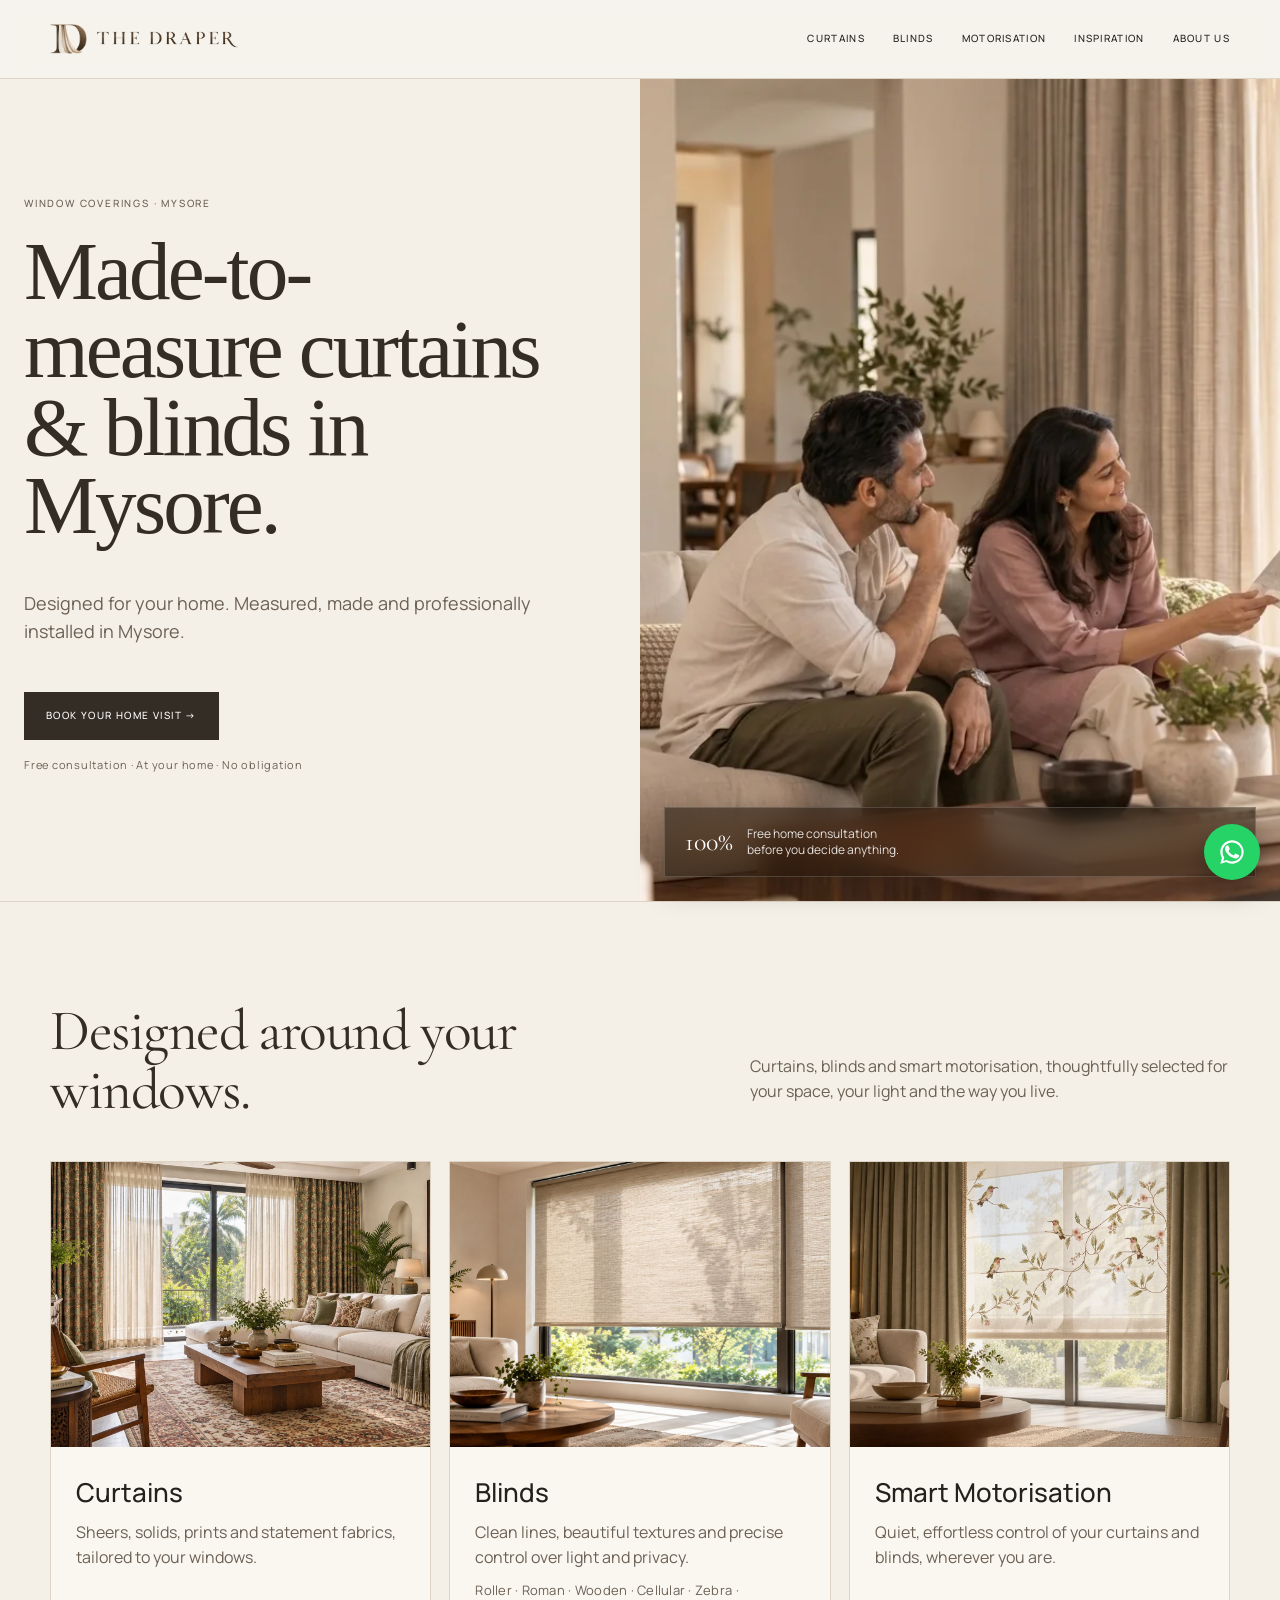
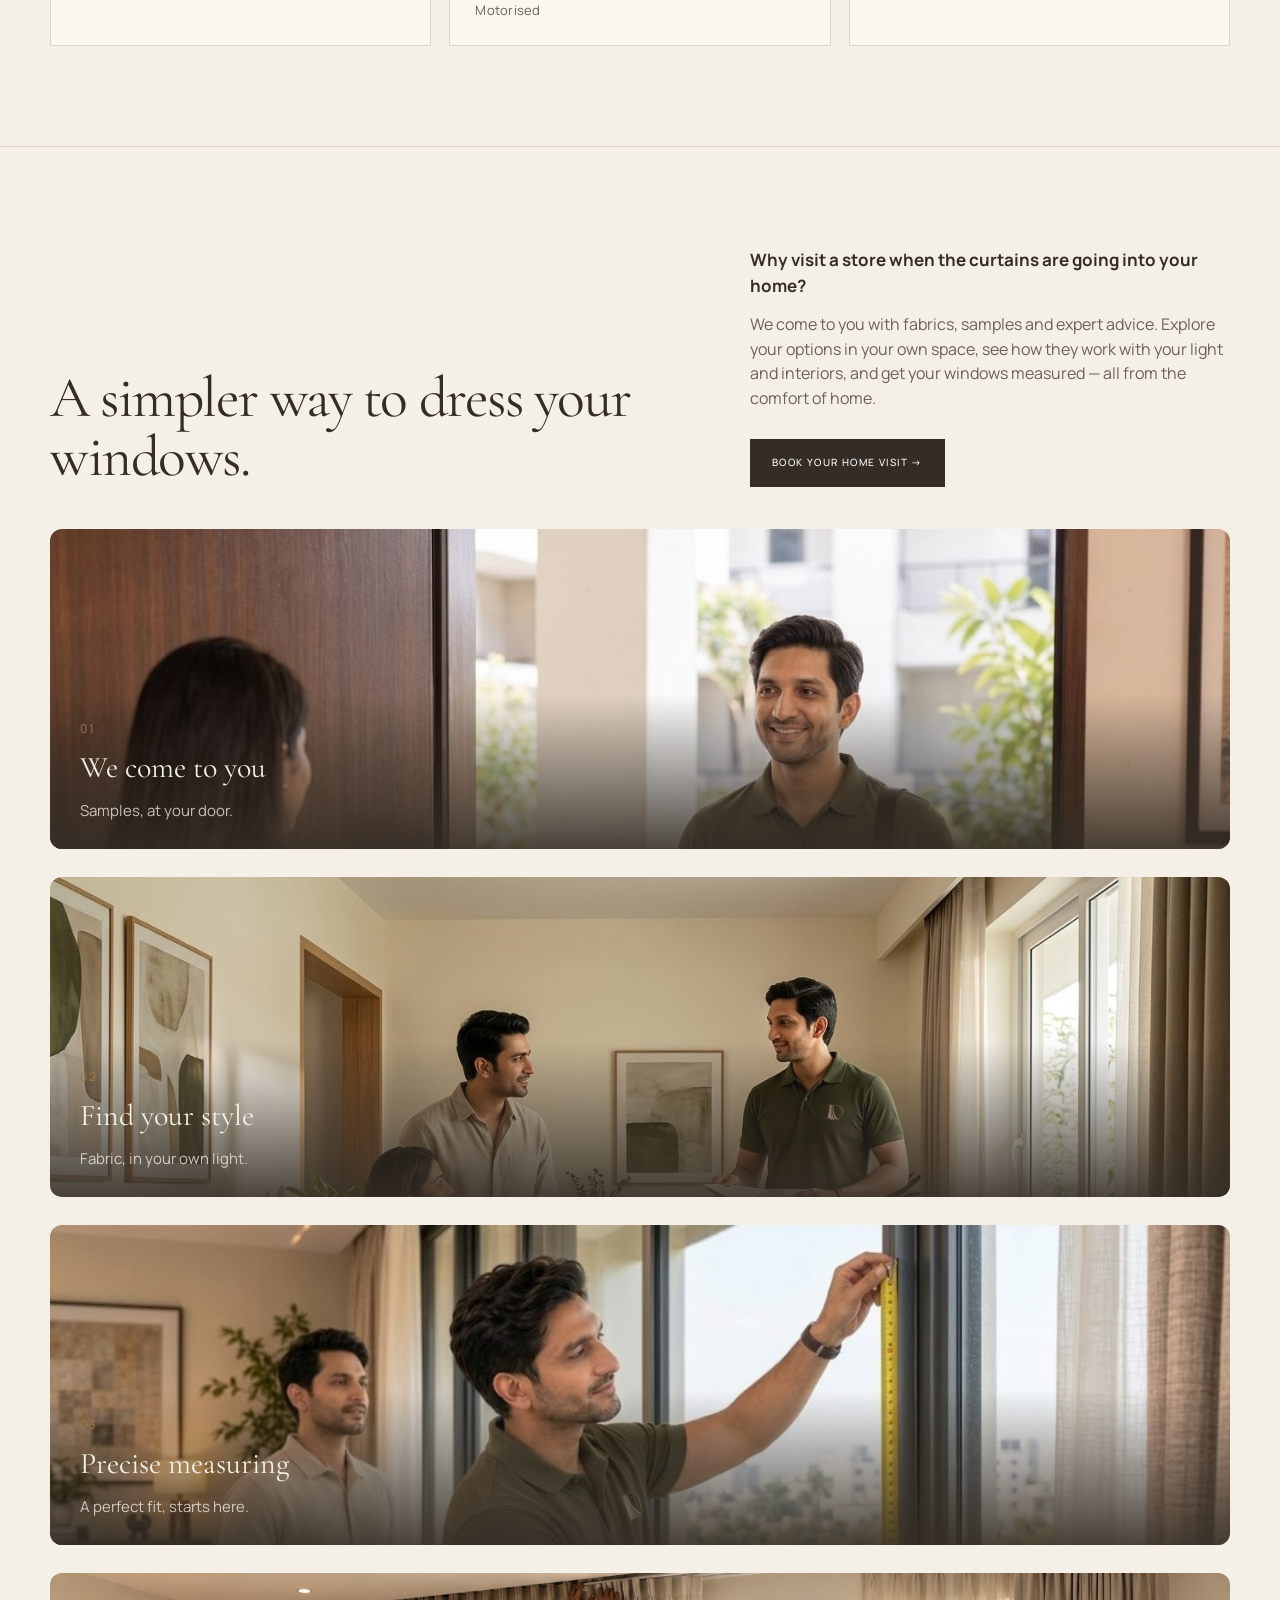
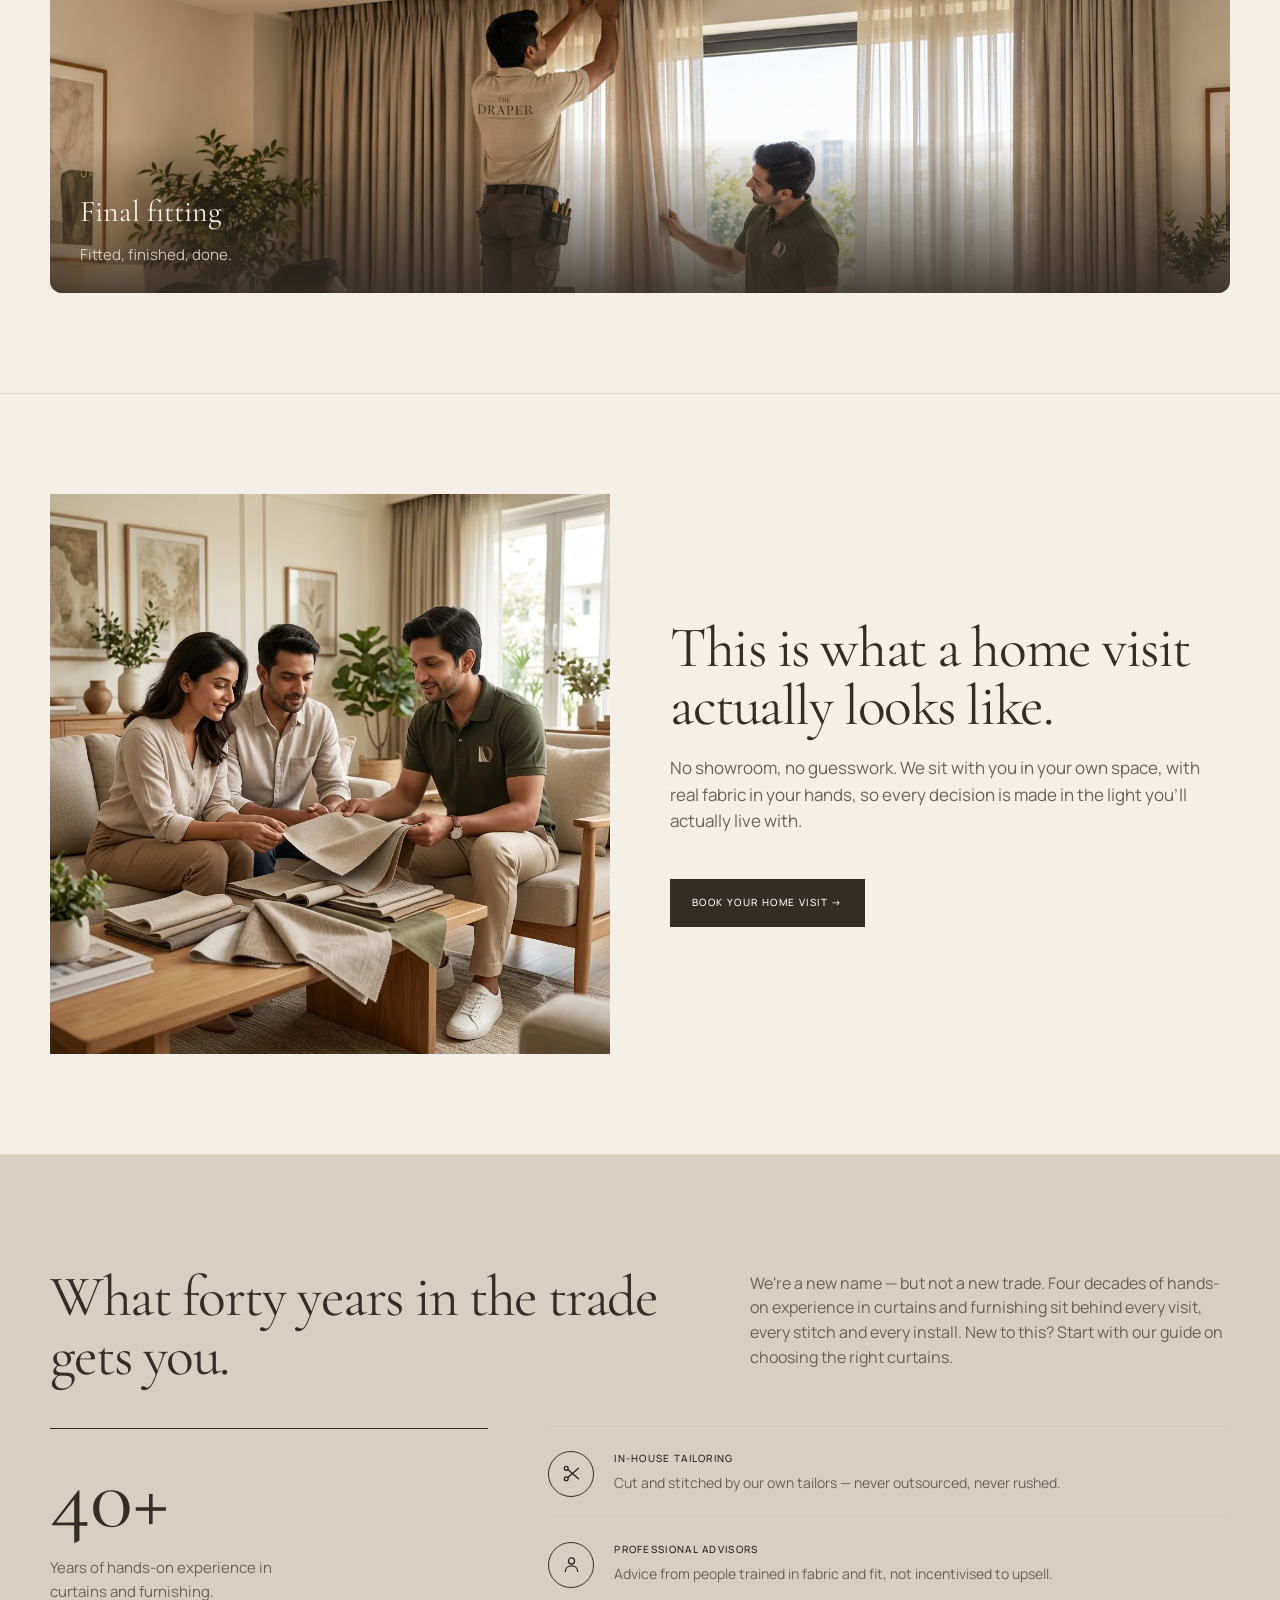
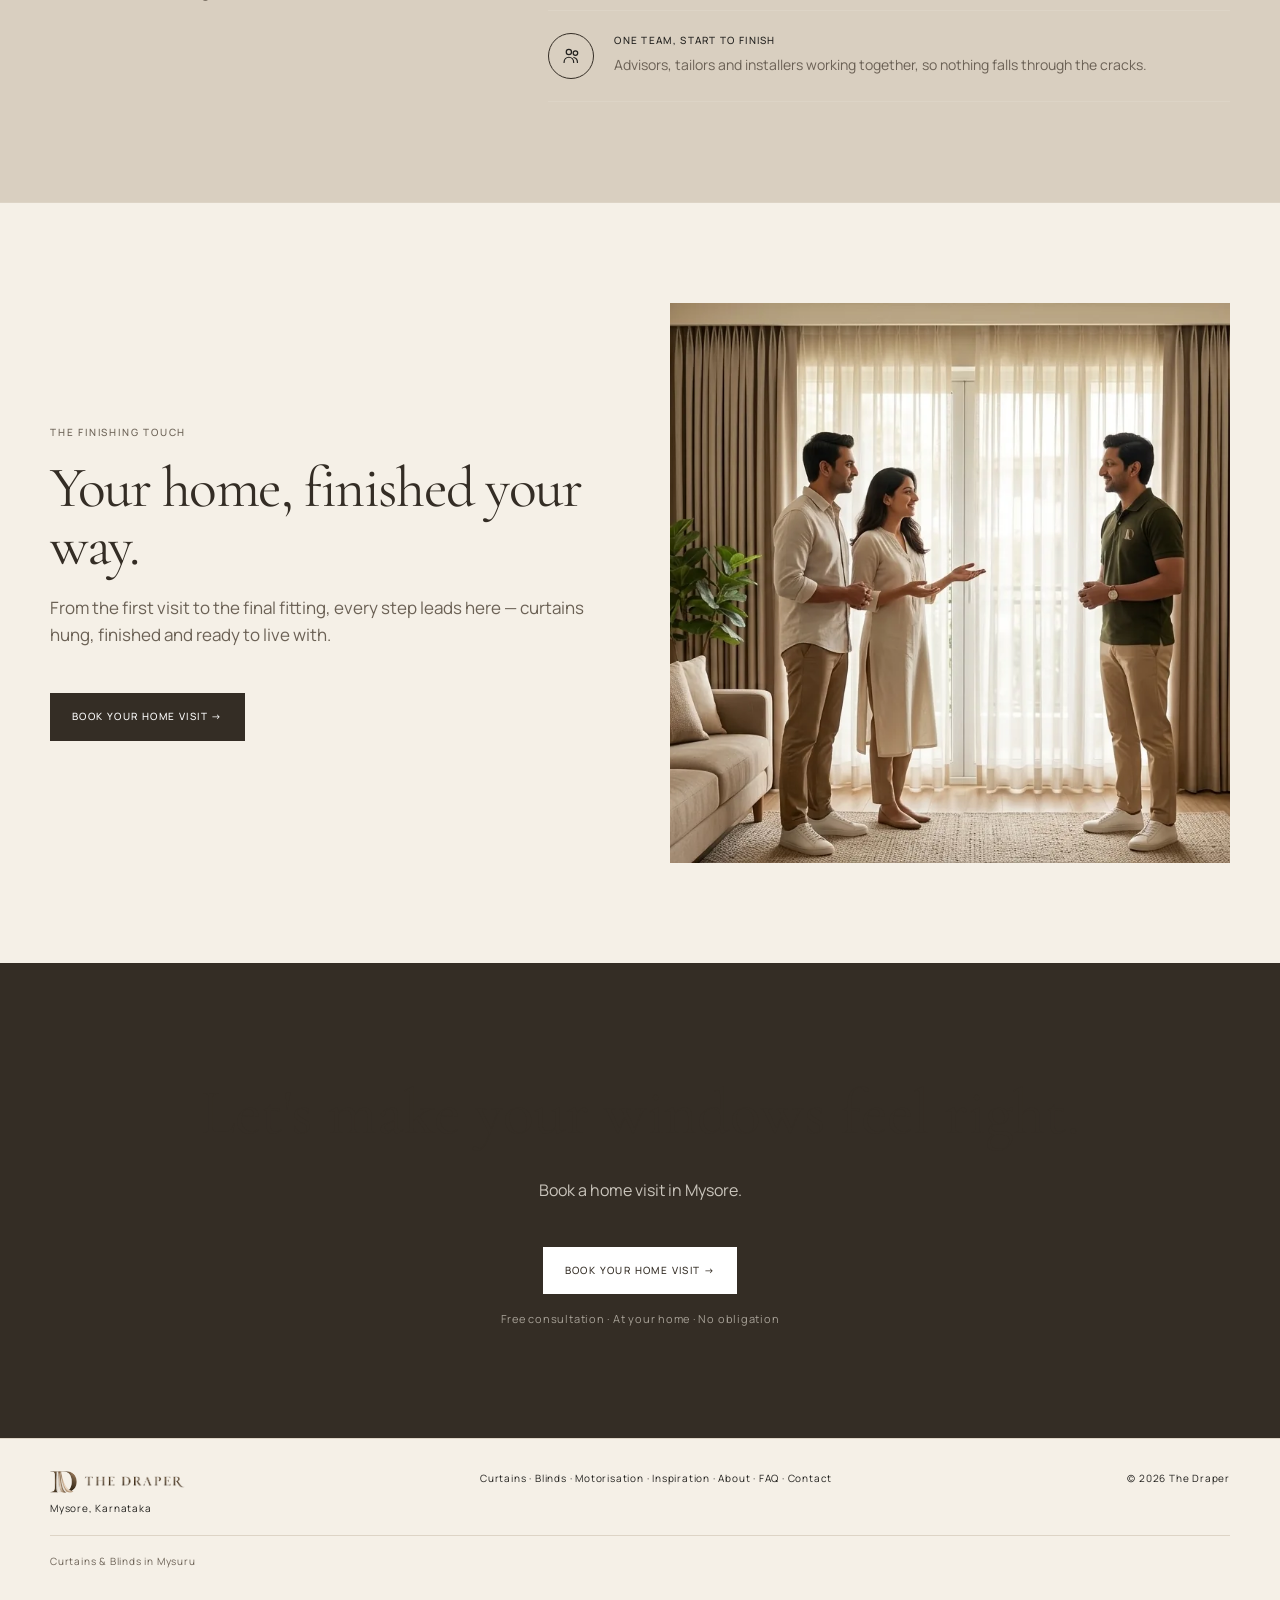
==== commit c96ce191: "Replace legacy consultation photography with THE DRAPER imagery Swap the homepage hero, four process" ====
--- a/index.html
+++ b/index.html
@@ -1,5 +1,6 @@
-<!doctype html><html lang="en"><head><meta charset="utf-8"><meta name="viewport" content="width=device-width,initial-scale=1"><link rel="icon" type="image/png" href="images/favicon.png"><title>Made-to-measure curtains & blinds in Mysore | The Draper</title><meta name="description" content="Made-to-measure curtains, blinds and motorised window coverings for Mysore homes. Free home consultation, expert measuring and professional installation."><link rel="canonical" href="https://thedraper.netlify.app/"><meta property="og:type" content="website"><meta property="og:title" content="Made-to-measure curtains &amp; blinds in Mysore | The Draper"><meta property="og:description" content="Made-to-measure curtains, blinds and motorised window coverings for Mysore homes. Free home consultation, expert measuring and professional installation."><meta property="og:url" content="https://thedraper.netlify.app/"><meta property="og:image" content="https://thedraper.netlify.app/images/hero-consultation.jpg"><meta name="twitter:card" content="summary_large_image"><meta name="twitter:title" content="Made-to-measure curtains &amp; blinds in Mysore | The Draper"><meta name="twitter:description" content="Made-to-measure curtains, blinds and motorised window coverings for Mysore homes. Free home consultation, expert measuring and professional installation."><meta name="twitter:image" content="https://thedraper.netlify.app/images/hero-consultation.jpg"><link rel="preconnect" href="https://fonts.googleapis.com"><link rel="preconnect" href="https://fonts.gstatic.com" crossorigin><link href="https://fonts.googleapis.com/css2?family=Cormorant+Garamond:wght@400;500;600&family=Manrope:wght@300;400;500;600&display=swap" rel="stylesheet"><link rel="stylesheet" href="style.css"><script type="application/ld+json">{"@context":"https://schema.org","@type":"HomeAndConstructionBusiness","name":"The Draper","description":"Made-to-measure curtains, blinds and motorised window coverings for homes in Mysuru.","telephone":"+919886224170","address":{"@type":"PostalAddress","addressLocality":"Mysuru","addressRegion":"Karnataka","addressCountry":"IN"},"priceRange":"₹₹","areaServed":{"@type":"City","name":"Mysuru","containedInPlace":{"@type":"AdministrativeArea","name":"Karnataka"}},"url":"https://thedraper.netlify.app/","serviceType":["Curtains","Blinds","Motorisation"]}</script></head><body><header><div class="container nav"><a class="logo" href="index.html"><img class="logo-mark" src="images/logo-icon.png" alt="" width="37" height="30"><img class="logo-word" src="images/logo-wordmark.png" alt="The Draper" width="143" height="17"></a><nav class="navlinks"><a href="curtains.html">CURTAINS</a><a href="blinds.html">BLINDS</a><a href="motorisation.html">MOTORISATION</a><a href="inspiration.html">INSPIRATION</a><a href="about.html">ABOUT US</a></nav><button class="menu" aria-label="Open menu" aria-expanded="false">☰</button></div><nav class="mobile-nav" aria-label="Mobile navigation"><a href="index.html">HOME</a><a href="curtains.html">CURTAINS</a><a href="blinds.html">BLINDS</a><a href="motorisation.html">MOTORISATION</a><a href="inspiration.html">INSPIRATION</a><a href="about.html">ABOUT US</a><a href="contact.html">CONTACT</a></nav></header><main><section class="hero"><div class="container hero-copy"><div class="eyebrow">Window coverings · Mysore</div><h1>Made-to-measure curtains & blinds in Mysore.</h1><p class="lead">Designed for your home. Measured, made and professionally installed in Mysore.</p><a class="btn" href="contact.html">BOOK YOUR HOME VISIT →</a><p class="btn-note">Free consultation · At your home · No obligation</p></div><div class="hero-img"><picture><source srcset="images/hero-consultation.webp" type="image/webp"><img src="images/hero-consultation.jpg" width="1536" height="1024" alt="The Draper consultant showing curtain fabric samples to a couple at home"></picture><div class="hero-badge"><div class="hero-badge-num">100%</div><div class="hero-badge-text">Free home consultation<br>before you decide anything.</div></div></div></section>
+<!doctype html><html lang="en"><head><meta charset="utf-8"><meta name="viewport" content="width=device-width,initial-scale=1"><link rel="icon" type="image/png" href="images/favicon.png"><title>Made-to-measure curtains & blinds in Mysore | The Draper</title><meta name="description" content="Made-to-measure curtains, blinds and motorised window coverings for Mysore homes. Free home consultation, expert measuring and professional installation."><link rel="canonical" href="https://thedraper.netlify.app/"><meta property="og:type" content="website"><meta property="og:title" content="Made-to-measure curtains &amp; blinds in Mysore | The Draper"><meta property="og:description" content="Made-to-measure curtains, blinds and motorised window coverings for Mysore homes. Free home consultation, expert measuring and professional installation."><meta property="og:url" content="https://thedraper.netlify.app/"><meta property="og:image" content="https://thedraper.netlify.app/images/the-draper-homepage-hero.jpg"><meta name="twitter:card" content="summary_large_image"><meta name="twitter:title" content="Made-to-measure curtains &amp; blinds in Mysore | The Draper"><meta name="twitter:description" content="Made-to-measure curtains, blinds and motorised window coverings for Mysore homes. Free home consultation, expert measuring and professional installation."><meta name="twitter:image" content="https://thedraper.netlify.app/images/the-draper-homepage-hero.jpg"><link rel="preconnect" href="https://fonts.googleapis.com"><link rel="preconnect" href="https://fonts.gstatic.com" crossorigin><link href="https://fonts.googleapis.com/css2?family=Cormorant+Garamond:wght@400;500;600&family=Manrope:wght@300;400;500;600&display=swap" rel="stylesheet"><link rel="stylesheet" href="style.css"><script type="application/ld+json">{"@context":"https://schema.org","@type":"HomeAndConstructionBusiness","name":"The Draper","description":"Made-to-measure curtains, blinds and motorised window coverings for homes in Mysuru.","telephone":"+919886224170","address":{"@type":"PostalAddress","addressLocality":"Mysuru","addressRegion":"Karnataka","addressCountry":"IN"},"priceRange":"₹₹","areaServed":{"@type":"City","name":"Mysuru","containedInPlace":{"@type":"AdministrativeArea","name":"Karnataka"}},"url":"https://thedraper.netlify.app/","serviceType":["Curtains","Blinds","Motorisation"]}</script></head><body><header><div class="container nav"><a class="logo" href="index.html"><img class="logo-mark" src="images/logo-icon.png" alt="" width="37" height="30"><img class="logo-word" src="images/logo-wordmark.png" alt="The Draper" width="143" height="17"></a><nav class="navlinks"><a href="curtains.html">CURTAINS</a><a href="blinds.html">BLINDS</a><a href="motorisation.html">MOTORISATION</a><a href="inspiration.html">INSPIRATION</a><a href="about.html">ABOUT US</a></nav><button class="menu" aria-label="Open menu" aria-expanded="false">☰</button></div><nav class="mobile-nav" aria-label="Mobile navigation"><a href="index.html">HOME</a><a href="curtains.html">CURTAINS</a><a href="blinds.html">BLINDS</a><a href="motorisation.html">MOTORISATION</a><a href="inspiration.html">INSPIRATION</a><a href="about.html">ABOUT US</a><a href="contact.html">CONTACT</a></nav></header><main><section class="hero"><div class="container hero-copy"><div class="eyebrow">Window coverings · Mysore</div><h1>Made-to-measure curtains & blinds in Mysore.</h1><p class="lead">Designed for your home. Measured, made and professionally installed in Mysore.</p><a class="btn" href="contact.html">BOOK YOUR HOME VISIT →</a><p class="btn-note">Free consultation · At your home · No obligation</p></div><div class="hero-img"><picture><source srcset="images/the-draper-homepage-hero.webp" type="image/webp"><img src="images/the-draper-homepage-hero.jpg" width="1365" height="768" alt="The Draper advisor showing curtain fabric samples to a couple at home" fetchpriority="high"></picture><div class="hero-badge"><div class="hero-badge-num">100%</div><div class="hero-badge-text">Free home consultation<br>before you decide anything.</div></div></div></section>
 <section class="section"><div class="container"><div class="section-head"><h2>Designed around your windows.</h2><p class="section-intro">Curtains, blinds and smart motorisation, thoughtfully selected for your space, your light and the way you live.</p></div><div class="cards"><a class="card" href="curtains.html"><img src="images/curtains-living-room.jpg" width="1536" height="1024" loading="lazy" alt="Curtains in a living room"><div class="card-body"><h3>Curtains</h3><p>Sheers, solids, prints and statement fabrics, tailored to your windows.</p></div></a><a class="card" href="blinds.html"><img src="images/blinds-roller-shade.jpg" width="1600" height="900" loading="lazy" alt="Window blinds"><div class="card-body"><h3>Blinds</h3><p>Clean lines, beautiful textures and precise control over light and privacy.</p><p>Roller · Roman · Wooden · Cellular · Zebra · Motorised</p></div></a><a class="card" href="motorisation.html"><img src="images/bedroom-window-treatment.jpg" width="1600" height="900" loading="lazy" alt="Bedroom interior"><div class="card-body"><h3>Smart Motorisation</h3><p>Quiet, effortless control of your curtains and blinds, wherever you are.</p></div></a></div></div></section>
-<section class="section"><div class="container"><div class="section-head"><h2>A simpler way to dress your windows.</h2><div class="section-intro"><p class="lede">Why visit a store when the curtains are going into your home?</p><p>We come to you with fabrics, samples and expert advice. Explore your options in your own space, see how they work with your light and interiors, and get your windows measured — all from the comfort of home.</p><a class="btn" href="contact.html">BOOK YOUR HOME VISIT →</a></div></div><div class="process-list"><div class="process-item"><div class="process-photo"><img src="images/process-visit.jpg" width="1200" height="873" loading="lazy" alt="The Draper consultant arriving at a customer's home for a visit"><div class="process-overlay"><span class="process-num">01</span><h3 class="process-title">We come to you</h3><p class="process-sub">Samples, at your door.</p></div></div></div><div class="process-item"><div class="process-photo"><img src="images/process-design.jpg" width="1200" height="800" loading="lazy" alt="Consultant showing fabric swatches to a couple at home"><div class="process-overlay"><span class="process-num">02</span><h3 class="process-title">Find your style</h3><p class="process-sub">Fabric, in your own light.</p></div></div></div><div class="process-item"><div class="process-photo"><img src="images/process-measure.jpg" width="1200" height="675" loading="lazy" alt="Consultant measuring a window for made-to-measure curtains in a Mysore home"><div class="process-overlay"><span class="process-num">03</span><h3 class="process-title">Precise measuring</h3><p class="process-sub">A perfect fit, starts here.</p></div></div></div><div class="process-item"><div class="process-photo"><img src="images/process-install.jpg" width="1200" height="800" loading="lazy" alt="Consultant installing curtains from a ladder"><div class="process-overlay"><span class="process-num">04</span><h3 class="process-title">Final fitting</h3><p class="process-sub">Fitted, finished, done.</p></div></div></div></div></div></section>
-<section class="section"><div class="container feature"><img src="images/consultation-living-room.jpg" width="1536" height="1024" loading="lazy" alt="The Draper consultant showing fabric samples to a couple in their living room"><div class="feature-copy"><h2>This is what a home visit actually looks like.</h2><p>No showroom, no guesswork. We sit with you in your own space, with real fabric in your hands, so every decision is made in the light you'll actually live with.</p><a class="btn" href="contact.html">BOOK YOUR HOME VISIT →</a></div></div></section><section class="section trust"><div class="container"><div class="section-head"><h2>What forty years in the trade gets you.</h2><p class="section-intro">We're a new name — but not a new trade. Four decades of hands-on experience in curtains and furnishing sit behind every visit, every stitch and every install. New to this? Start with our guide on <a href="choosing-the-right-curtains.html">choosing the right curtains</a>.</p></div><div class="trust-layout"><div class="trust-stat"><div class="trust-stat-num">40+</div><div class="trust-stat-label">Years of hands-on experience in curtains and furnishing.</div></div><div class="trust-list"><div class="trust-row"><div class="trust-icon"><svg viewBox="0 0 24 24" fill="none" stroke="currentColor" stroke-width="1.4" stroke-linecap="round" stroke-linejoin="round"><circle cx="6" cy="6" r="2.2"/><circle cx="6" cy="18" r="2.2"/><line x1="7.8" y1="7.4" x2="20" y2="18"/><line x1="7.8" y1="16.6" x2="20" y2="6"/></svg></div><div><b>IN-HOUSE TAILORING</b><span>Cut and stitched by our own tailors — never outsourced, never rushed.</span></div></div><div class="trust-row"><div class="trust-icon"><svg viewBox="0 0 24 24" fill="none" stroke="currentColor" stroke-width="1.4" stroke-linecap="round" stroke-linejoin="round"><circle cx="12" cy="8" r="3.5"/><path d="M5 20c0-4 3-6.5 7-6.5s7 2.5 7 6.5"/></svg></div><div><b>PROFESSIONAL ADVISORS</b><span>Advice from people trained in fabric and fit, not incentivised to upsell.</span></div></div><div class="trust-row"><div class="trust-icon"><svg viewBox="0 0 24 24" fill="none" stroke="currentColor" stroke-width="1.4" stroke-linecap="round" stroke-linejoin="round"><circle cx="9" cy="8" r="3"/><circle cx="16.5" cy="9.2" r="2.6"/><path d="M3.5 20c0-3.5 2.5-6 5.5-6s5.5 2.5 5.5 6"/><path d="M14.7 14.3c2.4.5 4.1 2.5 4.1 5.7"/></svg></div><div><b>ONE TEAM, START TO FINISH</b><span>Advisors, tailors and installers working together, so nothing falls through the cracks.</span></div></div></div></div></div></section>
+<section class="section"><div class="container"><div class="section-head"><h2>A simpler way to dress your windows.</h2><div class="section-intro"><p class="lede">Why visit a store when the curtains are going into your home?</p><p>We come to you with fabrics, samples and expert advice. Explore your options in your own space, see how they work with your light and interiors, and get your windows measured — all from the comfort of home.</p><a class="btn" href="contact.html">BOOK YOUR HOME VISIT →</a></div></div><div class="process-list"><div class="process-item"><div class="process-photo"><img src="images/process-visit.jpg" width="1211" height="880" loading="lazy" alt="The Draper advisor arriving at a customer's home for a visit"><div class="process-overlay"><span class="process-num">01</span><h3 class="process-title">We come to you</h3><p class="process-sub">Samples, at your door.</p></div></div></div><div class="process-item"><div class="process-photo"><img src="images/process-design.jpg" width="1376" height="768" loading="lazy" alt="The Draper advisor showing fabric swatches to a couple at home"><div class="process-overlay"><span class="process-num">02</span><h3 class="process-title">Find your style</h3><p class="process-sub">Fabric, in your own light.</p></div></div></div><div class="process-item"><div class="process-photo"><img src="images/process-measure.jpg" width="1280" height="715" loading="lazy" alt="The Draper advisor precisely measuring a window for made-to-measure curtains in a Mysore home"><div class="process-overlay"><span class="process-num">03</span><h3 class="process-title">Precise measuring</h3><p class="process-sub">A perfect fit, starts here.</p></div></div></div><div class="process-item"><div class="process-photo"><img src="images/process-install.jpg" width="1678" height="937" loading="lazy" alt="The Draper installer fitting curtains in a customer's home"><div class="process-overlay"><span class="process-num">04</span><h3 class="process-title">Final fitting</h3><p class="process-sub">Fitted, finished, done.</p></div></div></div></div></div></section>
+<section class="section"><div class="container feature"><picture><source srcset="images/the-draper-consultation.webp" type="image/webp"><img src="images/the-draper-consultation.jpg" width="1024" height="1024" loading="lazy" alt="The Draper advisor showing fabric samples to a couple in their living room"></picture><div class="feature-copy"><h2>This is what a home visit actually looks like.</h2><p>No showroom, no guesswork. We sit with you in your own space, with real fabric in your hands, so every decision is made in the light you'll actually live with.</p><a class="btn" href="contact.html">BOOK YOUR HOME VISIT →</a></div></div></section><section class="section trust"><div class="container"><div class="section-head"><h2>What forty years in the trade gets you.</h2><p class="section-intro">We're a new name — but not a new trade. Four decades of hands-on experience in curtains and furnishing sit behind every visit, every stitch and every install. New to this? Start with our guide on <a href="choosing-the-right-curtains.html">choosing the right curtains</a>.</p></div><div class="trust-layout"><div class="trust-stat"><div class="trust-stat-num">40+</div><div class="trust-stat-label">Years of hands-on experience in curtains and furnishing.</div></div><div class="trust-list"><div class="trust-row"><div class="trust-icon"><svg viewBox="0 0 24 24" fill="none" stroke="currentColor" stroke-width="1.4" stroke-linecap="round" stroke-linejoin="round"><circle cx="6" cy="6" r="2.2"/><circle cx="6" cy="18" r="2.2"/><line x1="7.8" y1="7.4" x2="20" y2="18"/><line x1="7.8" y1="16.6" x2="20" y2="6"/></svg></div><div><b>IN-HOUSE TAILORING</b><span>Cut and stitched by our own tailors — never outsourced, never rushed.</span></div></div><div class="trust-row"><div class="trust-icon"><svg viewBox="0 0 24 24" fill="none" stroke="currentColor" stroke-width="1.4" stroke-linecap="round" stroke-linejoin="round"><circle cx="12" cy="8" r="3.5"/><path d="M5 20c0-4 3-6.5 7-6.5s7 2.5 7 6.5"/></svg></div><div><b>PROFESSIONAL ADVISORS</b><span>Advice from people trained in fabric and fit, not incentivised to upsell.</span></div></div><div class="trust-row"><div class="trust-icon"><svg viewBox="0 0 24 24" fill="none" stroke="currentColor" stroke-width="1.4" stroke-linecap="round" stroke-linejoin="round"><circle cx="9" cy="8" r="3"/><circle cx="16.5" cy="9.2" r="2.6"/><path d="M3.5 20c0-3.5 2.5-6 5.5-6s5.5 2.5 5.5 6"/><path d="M14.7 14.3c2.4.5 4.1 2.5 4.1 5.7"/></svg></div><div><b>ONE TEAM, START TO FINISH</b><span>Advisors, tailors and installers working together, so nothing falls through the cracks.</span></div></div></div></div></div></section>
+<section class="section"><div class="container feature"><div class="feature-copy"><div class="eyebrow">The finishing touch</div><h2>Your home, finished your way.</h2><p>From the first visit to the final fitting, every step leads here — curtains hung, finished and ready to live with.</p><a class="btn" href="contact.html">BOOK YOUR HOME VISIT →</a></div><picture><source srcset="images/the-draper-handover.webp" type="image/webp"><img src="images/the-draper-handover.jpg" width="1376" height="768" loading="lazy" alt="A family and their Draper advisor talking beside newly hung curtains in their finished living room"></picture></div></section>
 <section class="cta"><h2>Let's make your windows feel right.</h2><p>Book a home visit in Mysore.</p><a class="btn" href="contact.html">BOOK YOUR HOME VISIT →</a><p class="btn-note">Free consultation · At your home · No obligation</p></section></main><footer><div class="container footerrow"><div><div class="footer-brand"><img class="logo-mark" src="images/logo-icon.png" alt="" width="27" height="22"><img class="logo-word" src="images/logo-wordmark.png" alt="The Draper" width="101" height="12"></div>Mysore, Karnataka</div><div><a href="curtains.html">Curtains</a> · <a href="blinds.html">Blinds</a> · <a href="motorisation.html">Motorisation</a> · <a href="inspiration.html">Inspiration</a> · <a href="about.html">About</a> · <a href="faq.html">FAQ</a> · <a href="contact.html">Contact</a></div><div>© 2026 The Draper</div></div><div class="container footer-local"><a href="curtain-blinds-mysore.html">Curtains &amp; Blinds in Mysuru</a></div></footer><a class="whatsapp" href="https://wa.me/919886224170?text=Hi%20The%20Draper%2C%20I%27d%20like%20to%20book%20a%20home%20visit." target="_blank" rel="noopener" aria-label="Chat with The Draper on WhatsApp"><svg viewBox="0 0 24 24" fill="#fff" aria-hidden="true"><path d="M17.472 14.382c-.297-.149-1.758-.867-2.03-.967-.273-.099-.471-.148-.67.15-.197.297-.767.966-.94 1.164-.173.199-.347.223-.644.075-.297-.15-1.255-.463-2.39-1.475-.883-.788-1.48-1.761-1.653-2.059-.173-.297-.018-.458.13-.606.134-.133.298-.347.446-.52.149-.174.198-.298.298-.497.099-.198.05-.371-.025-.52-.075-.149-.669-1.612-.916-2.207-.242-.579-.487-.5-.669-.51-.173-.008-.371-.01-.57-.01-.198 0-.52.074-.792.372-.272.297-1.04 1.016-1.04 2.479 0 1.462 1.065 2.875 1.213 3.074.149.198 2.096 3.2 5.077 4.487.709.306 1.262.489 1.694.625.712.227 1.36.195 1.871.118.571-.085 1.758-.719 2.006-1.413.248-.694.248-1.289.173-1.413-.074-.124-.272-.198-.57-.347z"/><path d="M12.001 2c-5.514 0-10 4.486-10 10 0 1.764.464 3.49 1.345 5.007L2 22l5.117-1.334A9.953 9.953 0 0012 22c5.514 0 10-4.486 10-10S17.515 2 12.001 2zm0 18.15a8.13 8.13 0 01-4.144-1.14l-.297-.176-3.037.792.812-2.958-.192-.304a8.14 8.14 0 01-1.243-4.364c0-4.494 3.656-8.15 8.151-8.15 4.494 0 8.15 3.656 8.15 8.15 0 4.495-3.656 8.15-8.15 8.15z"/></svg></a><script src="script.js"></script></body></html>
--- a/style.css
+++ b/style.css
@@ -1,9 +1,9 @@
 :root{--paper:#f5f0e7;--warm:#d9cfc0;--sand:#b7a796;--ink:#342d25;--charcoal:#22211e;--muted:#6b6155;--line:#ddd4c6;--white:#faf7f1;--olive:#45483a;--brass:#9b7b52;--font-display:'Cormorant Garamond',Georgia,'Times New Roman',serif;--font-sans:'Manrope',Arial,Helvetica,sans-serif}
 *{box-sizing:border-box}html{scroll-behavior:smooth}body{margin:0;background:var(--paper);color:var(--charcoal);font-family:var(--font-sans);line-height:1.55}a{color:inherit;text-decoration:none}img{display:block;width:100%;height:auto;object-fit:cover}button,.btn,input,select,textarea{font:inherit}.container{width:min(1180px,calc(100% - 48px));margin:auto}
 header{position:sticky;top:0;z-index:50;background:rgba(246,243,237,.94);backdrop-filter:blur(10px);border-bottom:1px solid var(--line)}.nav{height:78px;display:flex;align-items:center;justify-content:space-between}.logo{display:flex;align-items:center;gap:9px}.logo .logo-mark{height:30px;width:auto;display:block}.logo .logo-word{height:17px;width:auto;display:block}.navlinks{display:flex;gap:28px;font-size:10px;letter-spacing:.13em;font-weight:500}.navlinks a:hover{color:var(--olive);opacity:1}.menu{display:none;border:0;background:transparent;font-size:24px;padding:10px;margin:-10px;line-height:1}.mobile-nav{display:none}
-.hero{min-height:calc(100vh - 78px);display:grid;grid-template-columns:1fr 1fr}.hero-copy{display:flex;flex-direction:column;justify-content:center;padding:90px 70px 90px 0}.eyebrow{font-size:10px;letter-spacing:.18em;text-transform:uppercase;color:var(--muted);font-weight:500;margin-bottom:20px}.hero h1,.pagehero h1,.section h2,.feature-copy h2,.cta h2{font-family:var(--font-display);font-weight:400;color:var(--ink)}.hero h1{font-size:clamp(52px,6.5vw,92px);line-height:.94;margin:0 0 28px;letter-spacing:-.035em}.lead{font-size:18px;color:var(--muted);max-width:550px}.btn{display:inline-flex;align-items:center;justify-content:center;width:max-content;padding:15px 21px;background:var(--ink);color:#fff;font-size:10px;font-weight:500;letter-spacing:.14em;margin-top:28px;border:1px solid var(--ink);transition:.2s}.btn:hover{background:transparent;color:var(--olive);border-color:var(--olive)}.btn.light{background:#fff;color:var(--ink);border-color:#fff}.btn.light:hover{background:transparent;color:#fff}.hero-img{min-height:620px;position:relative}.hero-img img{height:100%;min-height:620px}.hero-badge{position:absolute;left:24px;bottom:24px;right:24px;background:rgba(20,18,15,.5);backdrop-filter:blur(14px) saturate(160%);-webkit-backdrop-filter:blur(14px) saturate(160%);padding:18px 20px;display:flex;align-items:center;gap:14px;border:1px solid rgba(255,255,255,.16);box-shadow:0 12px 30px rgba(0,0,0,.22)}.hero-badge-num{font-family:var(--font-display);font-size:26px;line-height:1;white-space:nowrap;color:#fff}.hero-badge-text{font-size:12px;color:rgba(255,255,255,.85);line-height:1.35}
+.hero{min-height:calc(100vh - 78px);display:grid;grid-template-columns:1fr 1fr}.hero-copy{display:flex;flex-direction:column;justify-content:center;padding:90px 70px 90px 0}.eyebrow{font-size:10px;letter-spacing:.18em;text-transform:uppercase;color:var(--muted);font-weight:500;margin-bottom:20px}.hero h1,.pagehero h1{font-family:Georgia,'Times New Roman',serif;font-weight:400;color:var(--ink)}.section h2,.feature-copy h2,.cta h2{font-family:var(--font-display);font-weight:400;color:var(--ink)}.hero h1{font-size:clamp(52px,6.5vw,92px);line-height:.94;margin:0 0 28px;letter-spacing:-.035em}.lead{font-size:18px;color:var(--muted);max-width:550px}.btn{display:inline-flex;align-items:center;justify-content:center;width:max-content;padding:15px 21px;background:var(--ink);color:#fff;font-size:10px;font-weight:500;letter-spacing:.14em;margin-top:28px;border:1px solid var(--ink);transition:.2s}.btn:hover{background:transparent;color:var(--olive);border-color:var(--olive)}.btn.light{background:#fff;color:var(--ink);border-color:#fff}.btn.light:hover{background:transparent;color:#fff}.hero-img{min-height:620px;position:relative}.hero-img img{height:100%;min-height:620px}.hero-badge{position:absolute;left:24px;bottom:24px;right:24px;background:rgba(20,18,15,.5);backdrop-filter:blur(14px) saturate(160%);-webkit-backdrop-filter:blur(14px) saturate(160%);padding:18px 20px;display:flex;align-items:center;gap:14px;border:1px solid rgba(255,255,255,.16);box-shadow:0 12px 30px rgba(0,0,0,.22)}.hero-badge-num{font-family:var(--font-display);font-size:26px;line-height:1;white-space:nowrap;color:#fff}.hero-badge-text{font-size:12px;color:rgba(255,255,255,.85);line-height:1.35}
 .section{padding:100px 0;border-top:1px solid var(--line)}.section-head{display:flex;justify-content:space-between;align-items:end;gap:40px;margin-bottom:42px}.section h2{font-size:clamp(38px,4.5vw,60px);line-height:1.02;margin:0;letter-spacing:-.025em}.section-intro{max-width:480px;color:var(--muted)}.section-intro .lede{color:var(--ink);font-weight:700;font-size:17px;margin:0 0 12px}.section-intro p{margin:0 0 12px}.section-intro p:last-of-type{margin-bottom:0}.cards{display:grid;grid-template-columns:repeat(3,1fr);gap:18px}.card{background:var(--white);border:1px solid var(--line);transition:transform .2s,box-shadow .2s}.card:hover{transform:translateY(-3px);box-shadow:0 15px 35px #0000000c}.card img{aspect-ratio:4/3}.card-body{padding:25px}.card h3{font-family:var(--font-sans);font-size:26px;font-weight:500;margin:0 0 8px}.card p{color:var(--muted);margin:0}.card p+p{margin-top:10px;font-size:13px;letter-spacing:.02em}
-.number-grid{display:grid;grid-template-columns:repeat(4,1fr);gap:20px}.process-list{display:flex;flex-direction:column;gap:28px}.process-photo{position:relative;border-radius:12px;overflow:hidden}.process-photo img{width:100%;height:320px;object-fit:cover;display:block}.process-overlay{position:absolute;left:0;right:0;bottom:0;padding:26px 30px;background:linear-gradient(to top,rgba(52,45,37,.88),rgba(52,45,37,0))}.process-num{display:block;font-size:12px;letter-spacing:.2em;color:var(--brass)}.process-title{font-family:var(--font-display);font-weight:400;font-size:30px;color:var(--paper);margin:6px 0 0}.process-sub{margin:8px 0 0;font-size:15px;color:rgba(244,237,228,.78)}.step{background:var(--white);border:1px solid var(--line);padding-bottom:30px}.step-media{position:relative}.step-media img{aspect-ratio:4/3;display:block}.step-body{padding:40px 26px 0}.step-body b{font-size:10px;letter-spacing:.15em;color:var(--muted)}.step-body h3{font-family:var(--font-display);font-weight:400;font-size:26px;margin:14px 0 10px;color:var(--ink)}.step-body p{color:var(--muted);margin:0}.step-body .tagline{color:var(--ink);font-weight:700;font-size:15px;margin:0 0 8px}.step-icon{position:absolute;left:22px;bottom:-24px;width:56px;height:56px;border-radius:50%;background:var(--ink);color:#fff;display:flex;align-items:center;justify-content:center;border:4px solid var(--white)}.step-icon svg{width:24px;height:24px;display:block}.trust-icon,.choice-icon{width:46px;height:46px;border-radius:50%;border:1px solid var(--ink);display:flex;align-items:center;justify-content:center;margin-bottom:16px}.trust-icon svg,.choice-icon svg{width:21px;height:21px;display:block}
+.number-grid{display:grid;grid-template-columns:repeat(4,1fr);gap:20px}.process-list{display:flex;flex-direction:column;gap:28px}.process-photo{position:relative;border-radius:12px;overflow:hidden}.process-photo img{width:100%;height:320px;object-fit:cover;object-position:top;display:block}.process-overlay{position:absolute;left:0;right:0;bottom:0;padding:26px 30px;background:linear-gradient(to top,rgba(52,45,37,.88),rgba(52,45,37,0))}.process-num{display:block;font-size:12px;letter-spacing:.2em;color:var(--brass)}.process-title{font-family:var(--font-display);font-weight:400;font-size:30px;color:var(--paper);margin:6px 0 0}.process-sub{margin:8px 0 0;font-size:15px;color:rgba(244,237,228,.78)}.step{background:var(--white);border:1px solid var(--line);padding-bottom:30px}.step-media{position:relative}.step-media img{aspect-ratio:4/3;display:block}.step-body{padding:40px 26px 0}.step-body b{font-size:10px;letter-spacing:.15em;color:var(--muted)}.step-body h3{font-family:var(--font-display);font-weight:400;font-size:26px;margin:14px 0 10px;color:var(--ink)}.step-body p{color:var(--muted);margin:0}.step-body .tagline{color:var(--ink);font-weight:700;font-size:15px;margin:0 0 8px}.step-icon{position:absolute;left:22px;bottom:-24px;width:56px;height:56px;border-radius:50%;background:var(--ink);color:#fff;display:flex;align-items:center;justify-content:center;border:4px solid var(--white)}.step-icon svg{width:24px;height:24px;display:block}.trust-icon,.choice-icon{width:46px;height:46px;border-radius:50%;border:1px solid var(--ink);display:flex;align-items:center;justify-content:center;margin-bottom:16px}.trust-icon svg,.choice-icon svg{width:21px;height:21px;display:block}
 .trust{background:var(--warm)}.trust-layout{display:grid;grid-template-columns:.9fr 1.4fr;gap:60px;margin-top:6px}.trust-stat{border-top:1px solid var(--ink);padding-top:24px}.trust-stat-num{font-family:var(--font-display);font-weight:400;font-size:clamp(60px,7vw,96px);line-height:1;margin-bottom:14px;color:var(--ink)}.trust-stat-label{color:var(--muted);font-size:15px;max-width:230px}.trust-list{display:flex;flex-direction:column}.trust-row{display:flex;gap:20px;align-items:flex-start;padding:22px 0;border-top:1px solid var(--line)}.trust-row:last-child{border-bottom:1px solid var(--line)}.trust-row .trust-icon{margin-bottom:0}.trust-row b{display:block;font-size:10px;letter-spacing:.13em;font-weight:500;margin-bottom:6px}.trust-row span{display:block;color:var(--muted);font-size:14px}.cta{background:var(--ink);color:#fff;text-align:center;padding:100px 20px}.cta h2{font-size:clamp(40px,5vw,68px);margin:0}.cta p{color:#c9c4bb}.cta .btn{background:#fff;color:var(--ink);border-color:#fff}.btn-note{display:block;font-size:11px;letter-spacing:.07em;color:var(--muted);margin-top:16px}.cta .btn-note{color:#a7a197}
 footer{padding:32px 0;border-top:1px solid var(--line);font-size:10px;letter-spacing:.08em}.footer-brand{display:flex;align-items:center;gap:7px;margin-bottom:8px}.footer-brand .logo-mark{height:22px;width:auto;display:block}.footer-brand .logo-word{height:12px;width:auto;display:block}.footerrow{display:flex;justify-content:space-between;gap:25px}.footerrow a:hover{text-decoration:underline}.footer-local{margin-top:18px;padding-top:18px;border-top:1px solid var(--line);color:var(--muted);font-size:10px}.footer-local a:hover{text-decoration:underline}.whatsapp{position:fixed;right:20px;bottom:20px;width:56px;height:56px;border-radius:50%;background:#25d366;display:flex;align-items:center;justify-content:center;z-index:40;box-shadow:0 8px 20px rgba(0,0,0,.25);transition:transform .2s}.whatsapp:hover{transform:scale(1.07)}.whatsapp svg{width:28px;height:28px;display:block}
 .pagehero{padding:105px 0 70px;border-bottom:1px solid var(--line)}.pagehero h1{font-size:clamp(52px,7vw,94px);line-height:.93;margin:0 0 24px;max-width:1000px;letter-spacing:-.035em}.pagehero p{font-size:18px;color:var(--muted);max-width:650px}.category-grid{display:grid;grid-template-columns:repeat(3,1fr);gap:18px}.category{border-top:1px solid var(--ink);padding:22px 0 30px}.category h3{font-family:var(--font-sans);font-weight:500;font-size:26px;margin:0 0 8px}.category p{color:var(--muted);margin:0}.feature{display:grid;grid-template-columns:1fr 1fr;gap:60px;align-items:center}.feature-spaced{margin-bottom:60px}.type-head{margin-bottom:30px}.type-head h3{font-family:var(--font-sans);font-weight:500;font-size:28px;margin:0 0 8px}.type-head p{color:var(--muted);margin:0}.type-head-spaced{margin-top:70px}.category-grid-4{grid-template-columns:repeat(4,1fr)}.category-grid-2{grid-template-columns:repeat(2,1fr)}.choice-grid{display:grid;grid-template-columns:repeat(2,1fr);gap:20px;border-top:1px solid var(--line);padding-top:36px}.choice-card{display:block;border:1px solid var(--line);background:var(--white);padding:30px 26px;transition:transform .2s,box-shadow .2s}a.choice-card:hover{transform:translateY(-3px);box-shadow:0 15px 35px #0000000c}.choice-card h4{font-family:var(--font-sans);font-weight:500;font-size:24px;margin:0 0 10px}.choice-card p{color:var(--muted);margin:0}.choice-card .choice-link{display:block;color:var(--ink);font-weight:700;margin-top:14px}.feature img{aspect-ratio:1/1}.feature video{width:100%;display:block;aspect-ratio:9/16;object-fit:cover;background:#000;max-height:520px;margin:0 auto}.feature-copy h2{font-size:clamp(42px,4.5vw,62px);line-height:1;margin:0 0 20px}.feature-copy h3{font-family:var(--font-sans);font-weight:500;font-size:26px;line-height:1.1;margin:0 0 10px;color:var(--ink)}.feature-copy p{color:var(--muted);font-size:17px}.sr-only{position:absolute;width:1px;height:1px;padding:0;margin:-1px;overflow:hidden;clip:rect(0,0,0,0);white-space:nowrap;border:0}.faq{max-width:850px}.faq-item{border-top:1px solid var(--line)}.faq-item:last-child{border-bottom:1px solid var(--line)}.faq-item h3{margin:0}.faq-q{display:flex;align-items:center;justify-content:space-between;gap:24px;width:100%;padding:24px 2px;background:none;border:0;text-align:left;font-family:var(--font-display);font-size:22px;line-height:1.35;color:var(--ink);cursor:pointer;-webkit-tap-highlight-color:transparent}.faq-q:focus-visible{outline:2px solid var(--ink);outline-offset:6px}.faq-icon{flex:none;position:relative;width:16px;height:16px}.faq-icon::before,.faq-icon::after{content:"";position:absolute;top:50%;left:50%;background:var(--ink);transform:translate(-50%,-50%)}.faq-icon::before{width:16px;height:1.5px}.faq-icon::after{width:1.5px;height:16px;transition:transform .25s ease}.faq-q[aria-expanded="true"] .faq-icon::after{transform:translate(-50%,-50%) scaleY(0)}.faq-a{display:grid;grid-template-rows:0fr;transition:grid-template-rows .3s ease}.faq-a.is-open{grid-template-rows:1fr}.faq-a>div{overflow:hidden}.faq-a p{margin:0 0 26px;color:var(--muted);font-size:16px;line-height:1.75;max-width:640px}.reassurance{border-top:1px solid var(--line);padding:36px 0;text-align:center}.reassurance p{margin:0;font-size:12px;letter-spacing:.12em;text-transform:uppercase;color:var(--muted)}.form{display:grid;grid-template-columns:1fr 1fr;gap:18px;max-width:900px}.field{display:flex;flex-direction:column;gap:7px}.field.full{grid-column:1/-1}.field label{font-size:10px;letter-spacing:.1em;text-transform:uppercase;font-weight:500}.field input,.field textarea,.field select{padding:14px 15px;border:1px solid var(--line);background:var(--white);color:var(--ink);outline:none}.field input:focus,.field textarea:focus,.field select:focus{border-color:var(--ink)}.field textarea{min-height:140px;resize:vertical}.form .btn{cursor:pointer}.notice{padding:18px;background:var(--warm);margin-top:18px}.articles{display:grid;grid-template-columns:repeat(3,1fr);gap:18px}.article{display:block;background:var(--white);border:1px solid var(--line);transition:transform .2s,box-shadow .2s}a.article:hover{transform:translateY(-3px);box-shadow:0 15px 35px #0000000c}.article img{aspect-ratio:16/10}.article div{padding:22px}.article h3{font-family:var(--font-sans);font-weight:500;font-size:23px;margin:0 0 8px}.article p{color:var(--muted);margin:0}.pillrow{display:flex;flex-wrap:wrap;gap:8px;margin-top:25px}.pill{border:1px solid var(--line);padding:8px 12px;font-size:10px;letter-spacing:.07em}.localbox{background:var(--warm);padding:30px;margin-top:50px}.localbox h3{font-family:var(--font-sans);font-weight:500;font-size:25px;margin:0 0 8px}.post-meta{font-size:10px;letter-spacing:.14em;text-transform:uppercase;color:var(--muted);margin-bottom:18px}.post{max-width:720px}.post .lede{font-size:19px;color:var(--ink);margin:0 0 30px}.post h2{font-family:var(--font-display);font-weight:400;font-size:32px;margin:44px 0 16px;color:var(--ink)}.post h2:first-of-type{margin-top:0}.post p{color:var(--muted);font-size:16px;line-height:1.75;margin:0 0 18px}.post ul{margin:0 0 18px;padding-left:20px;color:var(--muted);font-size:16px;line-height:1.75}.post li{margin-bottom:8px}.post-hero-img{aspect-ratio:16/9;margin-bottom:10px}.section-note{margin-top:25px;color:var(--muted)}
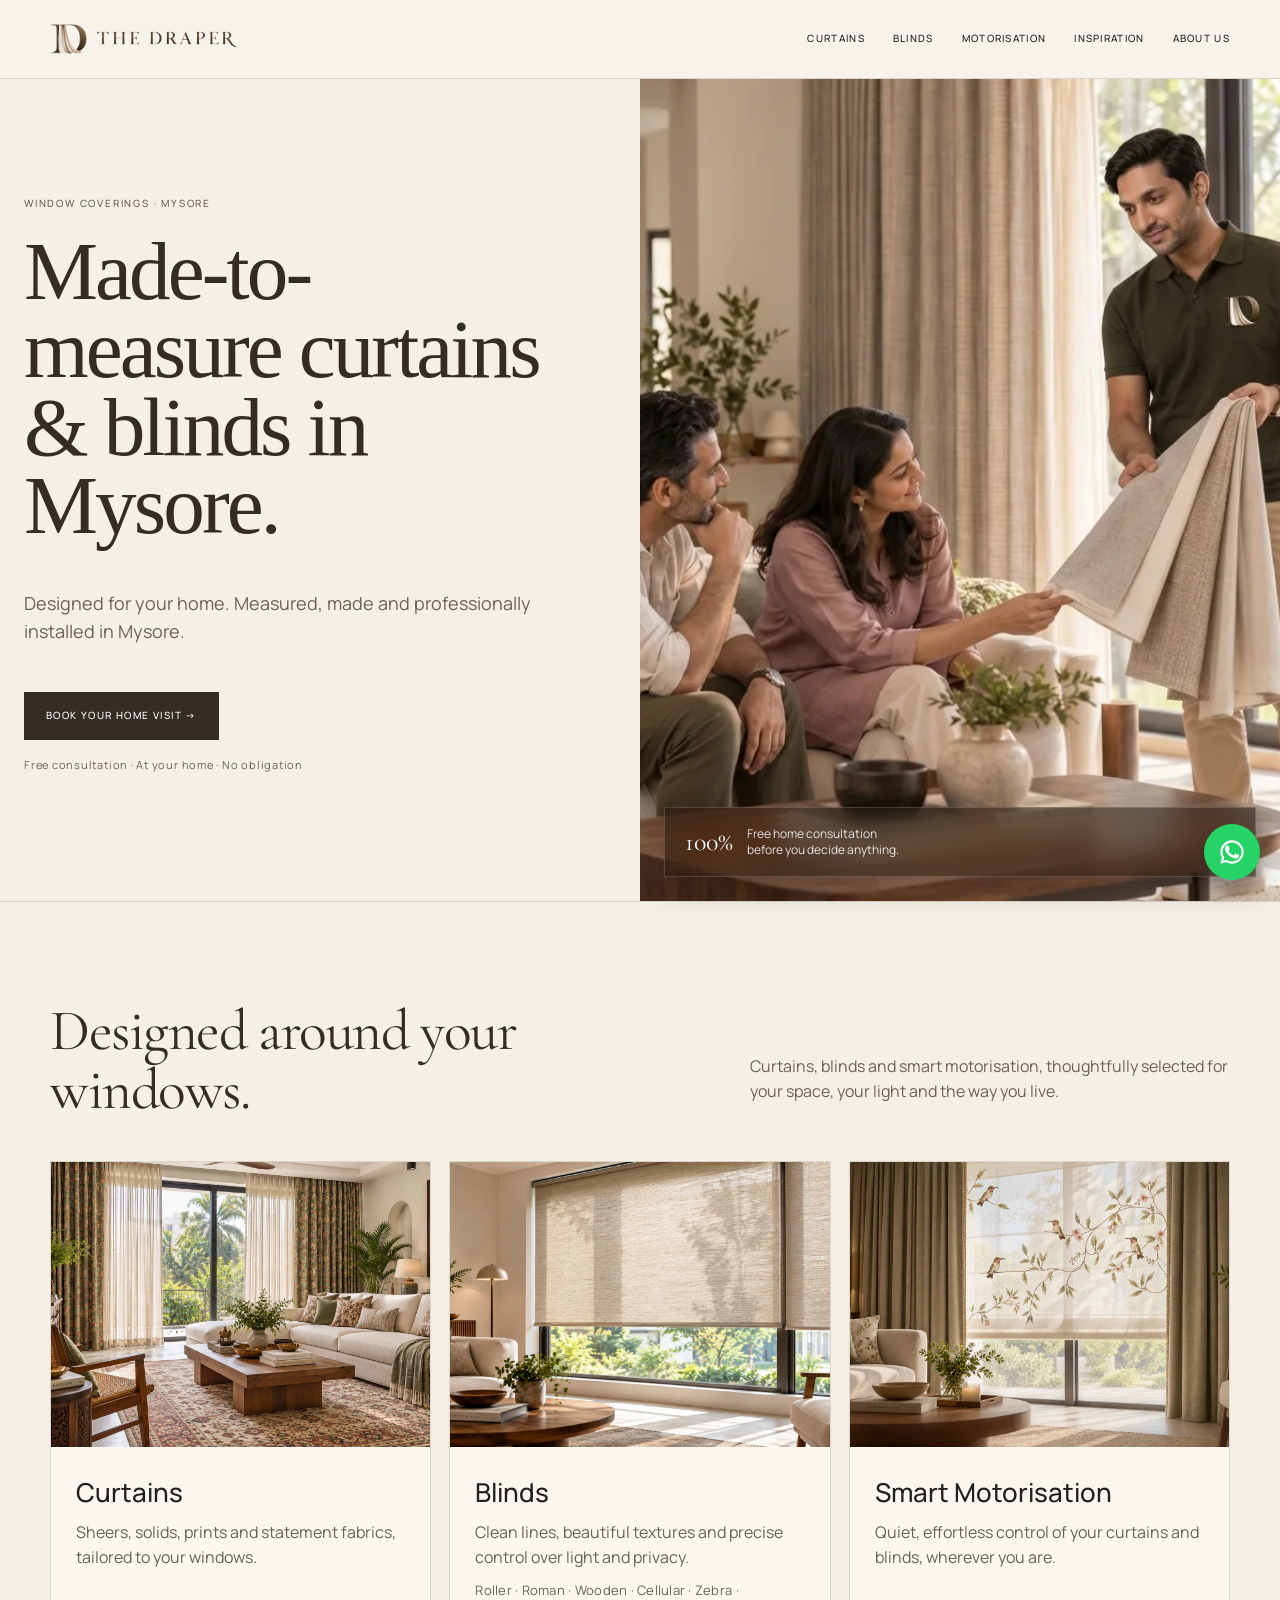
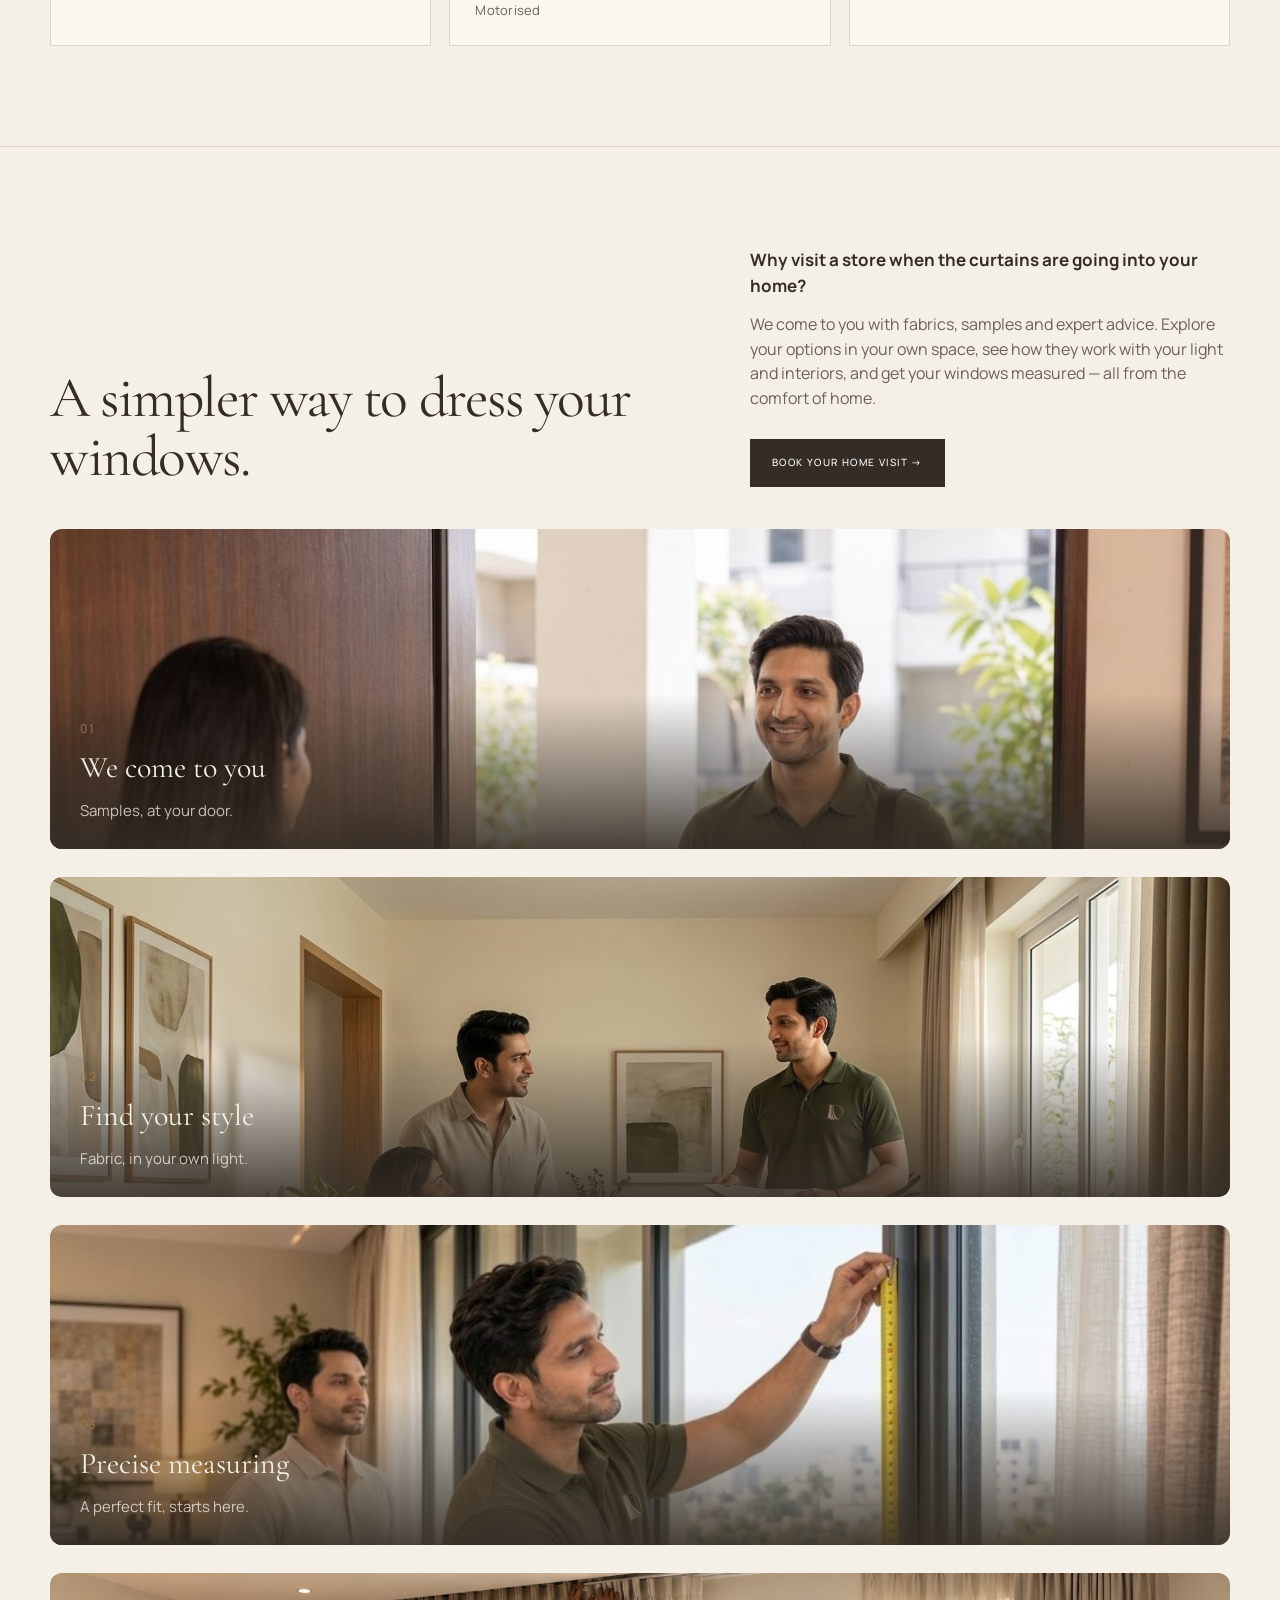
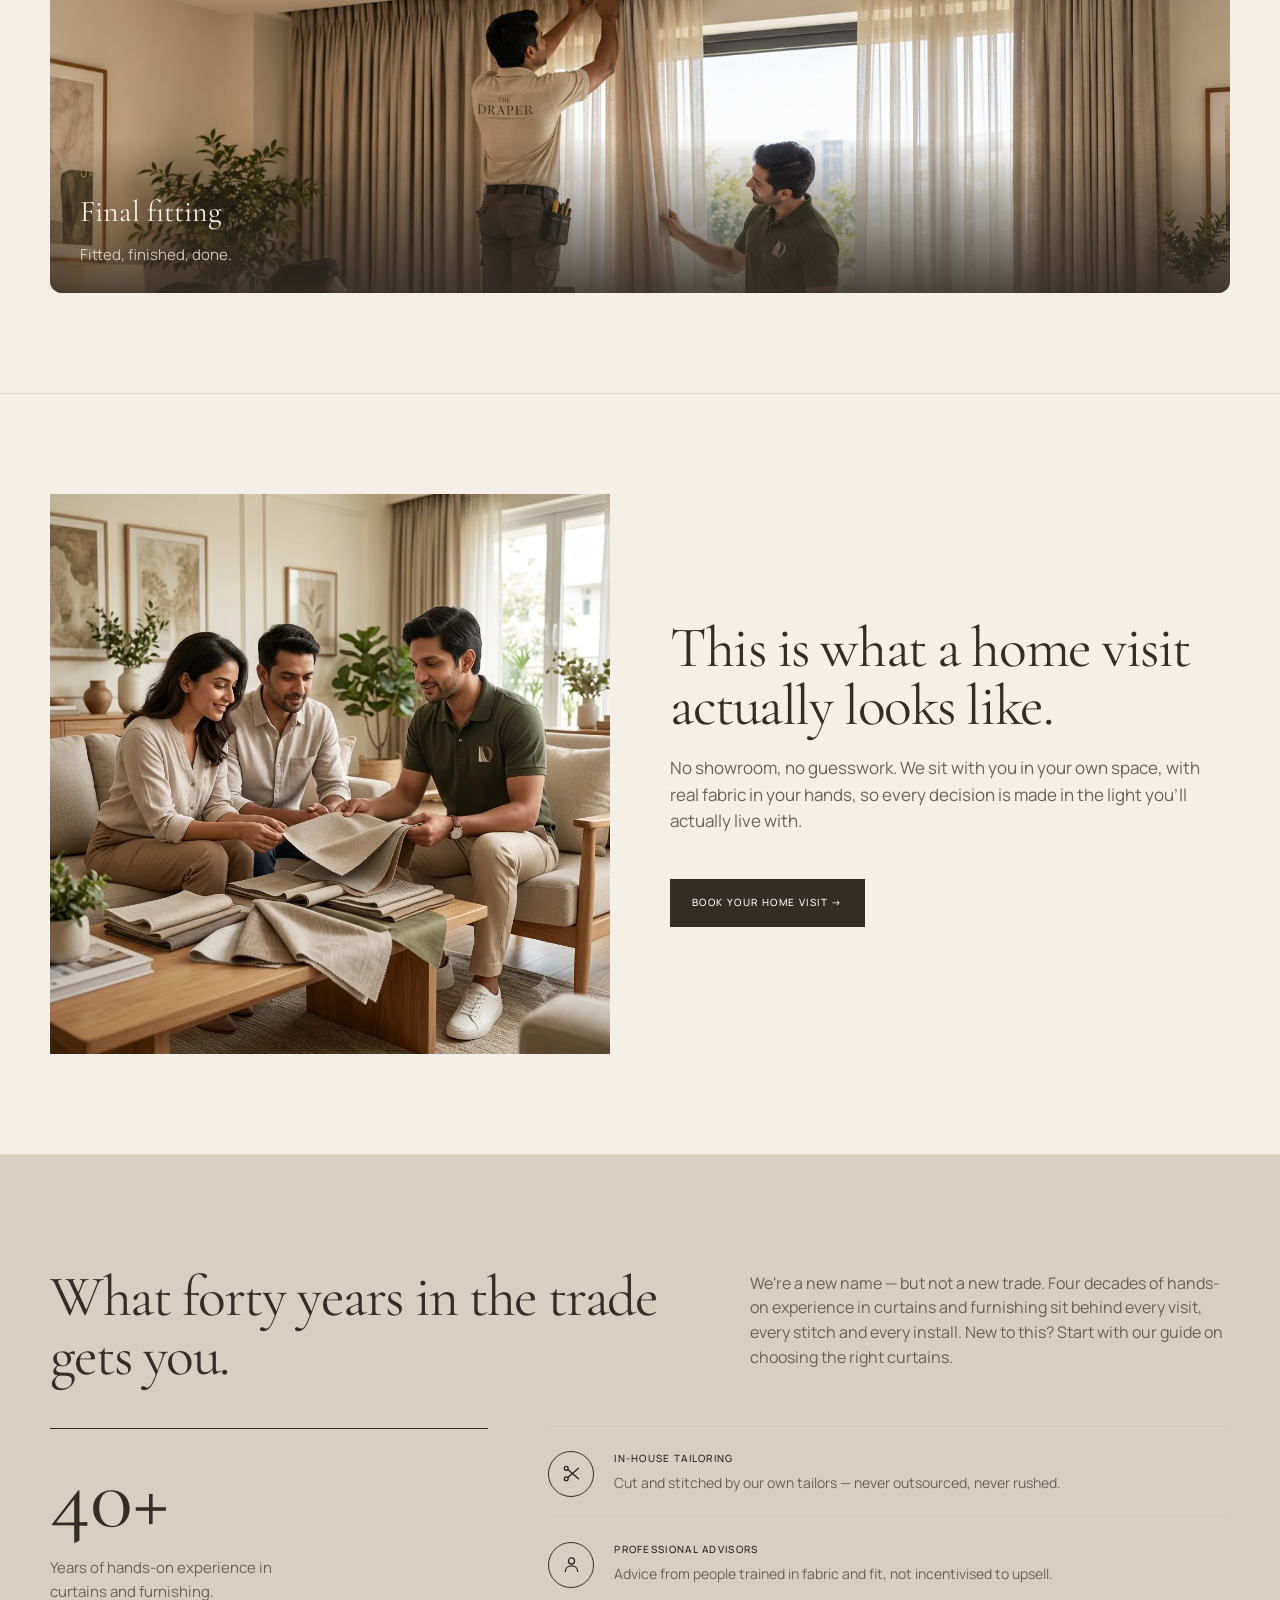
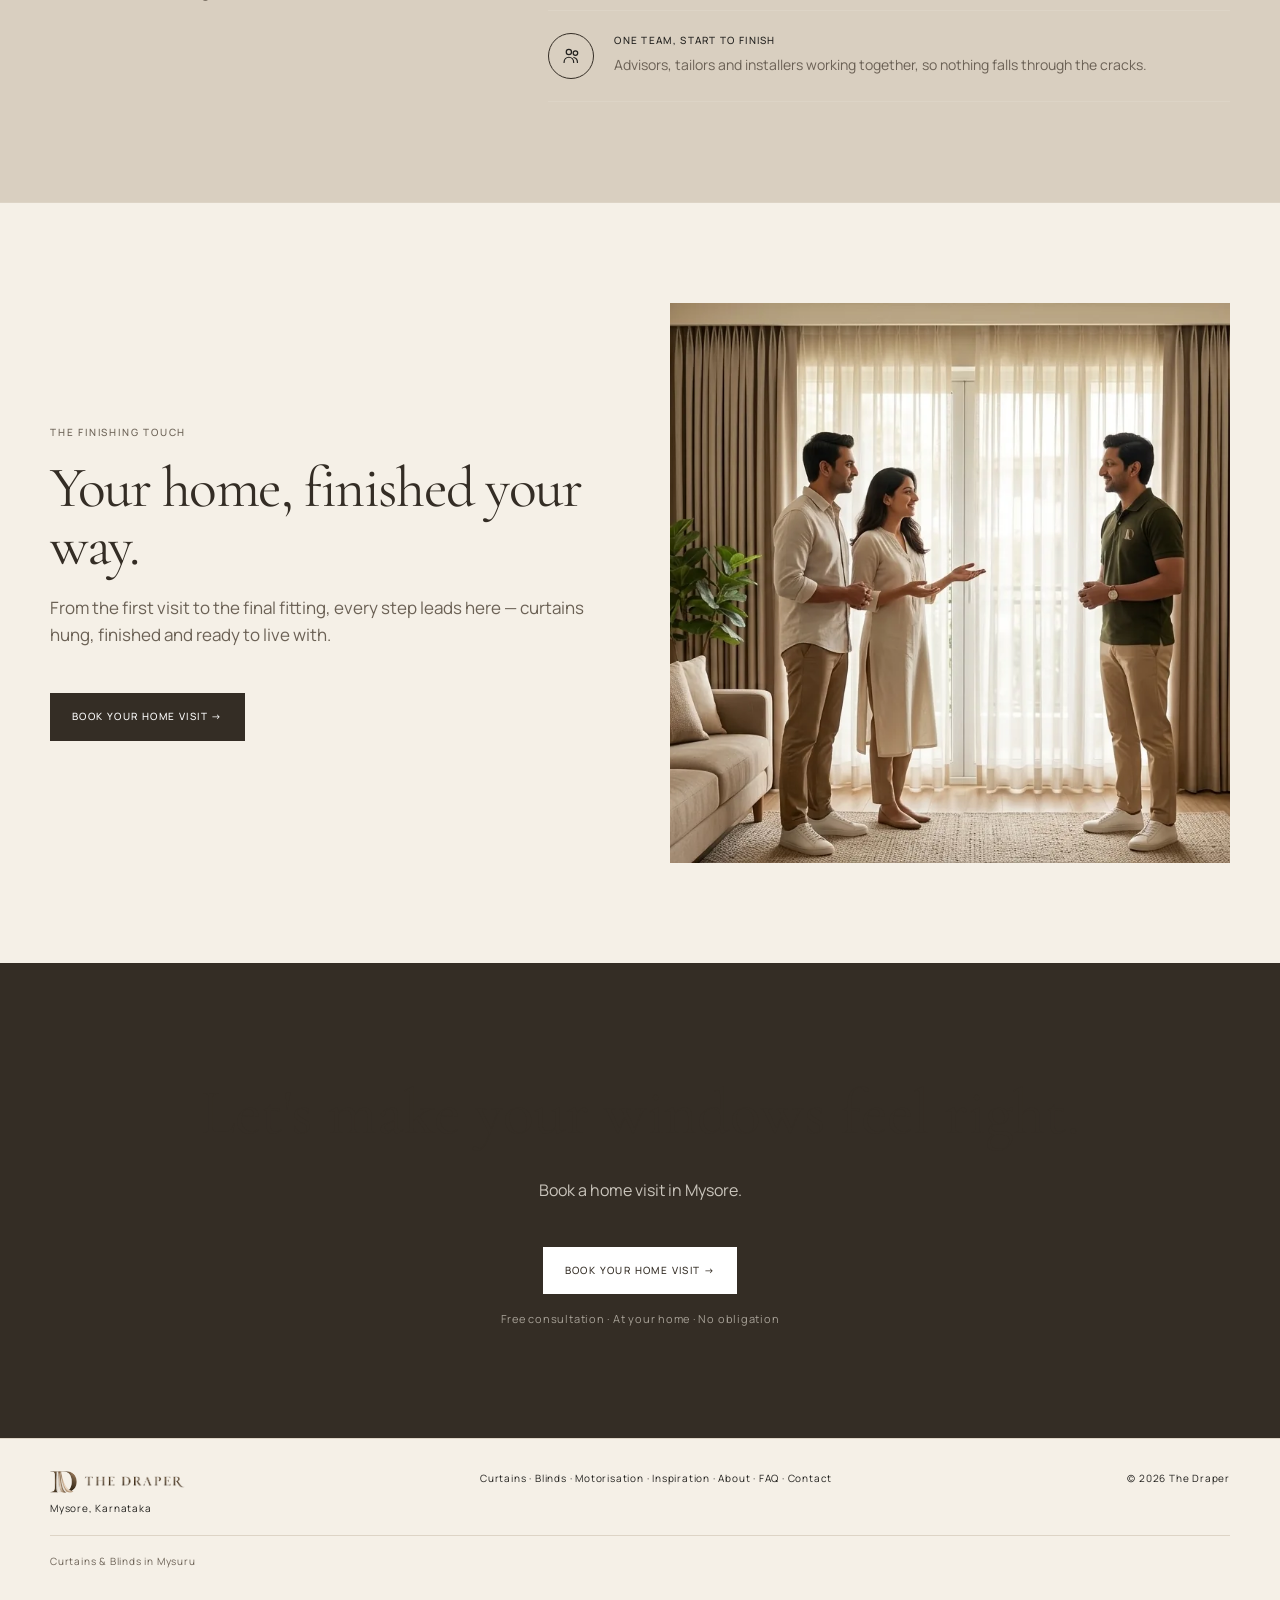
==== commit 6cbd48e6: "Migrate SEO/production metadata to www.draper.in Replace all canonical, Open Graph, Twitter, JSON-LD" ====
--- a/index.html
+++ b/index.html
@@ -1,4 +1,4 @@
-<!doctype html><html lang="en"><head><meta charset="utf-8"><meta name="viewport" content="width=device-width,initial-scale=1"><link rel="icon" type="image/png" href="images/favicon.png"><title>Made-to-measure curtains & blinds in Mysore | The Draper</title><meta name="description" content="Made-to-measure curtains, blinds and motorised window coverings for Mysore homes. Free home consultation, expert measuring and professional installation."><link rel="canonical" href="https://thedraper.netlify.app/"><meta property="og:type" content="website"><meta property="og:title" content="Made-to-measure curtains &amp; blinds in Mysore | The Draper"><meta property="og:description" content="Made-to-measure curtains, blinds and motorised window coverings for Mysore homes. Free home consultation, expert measuring and professional installation."><meta property="og:url" content="https://thedraper.netlify.app/"><meta property="og:image" content="https://thedraper.netlify.app/images/the-draper-homepage-hero.jpg"><meta name="twitter:card" content="summary_large_image"><meta name="twitter:title" content="Made-to-measure curtains &amp; blinds in Mysore | The Draper"><meta name="twitter:description" content="Made-to-measure curtains, blinds and motorised window coverings for Mysore homes. Free home consultation, expert measuring and professional installation."><meta name="twitter:image" content="https://thedraper.netlify.app/images/the-draper-homepage-hero.jpg"><link rel="preconnect" href="https://fonts.googleapis.com"><link rel="preconnect" href="https://fonts.gstatic.com" crossorigin><link href="https://fonts.googleapis.com/css2?family=Cormorant+Garamond:wght@400;500;600&family=Manrope:wght@300;400;500;600&display=swap" rel="stylesheet"><link rel="stylesheet" href="style.css"><script type="application/ld+json">{"@context":"https://schema.org","@type":"HomeAndConstructionBusiness","name":"The Draper","description":"Made-to-measure curtains, blinds and motorised window coverings for homes in Mysuru.","telephone":"+919886224170","address":{"@type":"PostalAddress","addressLocality":"Mysuru","addressRegion":"Karnataka","addressCountry":"IN"},"priceRange":"₹₹","areaServed":{"@type":"City","name":"Mysuru","containedInPlace":{"@type":"AdministrativeArea","name":"Karnataka"}},"url":"https://thedraper.netlify.app/","serviceType":["Curtains","Blinds","Motorisation"]}</script></head><body><header><div class="container nav"><a class="logo" href="index.html"><img class="logo-mark" src="images/logo-icon.png" alt="" width="37" height="30"><img class="logo-word" src="images/logo-wordmark.png" alt="The Draper" width="143" height="17"></a><nav class="navlinks"><a href="curtains.html">CURTAINS</a><a href="blinds.html">BLINDS</a><a href="motorisation.html">MOTORISATION</a><a href="inspiration.html">INSPIRATION</a><a href="about.html">ABOUT US</a></nav><button class="menu" aria-label="Open menu" aria-expanded="false">☰</button></div><nav class="mobile-nav" aria-label="Mobile navigation"><a href="index.html">HOME</a><a href="curtains.html">CURTAINS</a><a href="blinds.html">BLINDS</a><a href="motorisation.html">MOTORISATION</a><a href="inspiration.html">INSPIRATION</a><a href="about.html">ABOUT US</a><a href="contact.html">CONTACT</a></nav></header><main><section class="hero"><div class="container hero-copy"><div class="eyebrow">Window coverings · Mysore</div><h1>Made-to-measure curtains & blinds in Mysore.</h1><p class="lead">Designed for your home. Measured, made and professionally installed in Mysore.</p><a class="btn" href="contact.html">BOOK YOUR HOME VISIT →</a><p class="btn-note">Free consultation · At your home · No obligation</p></div><div class="hero-img"><picture><source srcset="images/the-draper-homepage-hero.webp" type="image/webp"><img src="images/the-draper-homepage-hero.jpg" width="1365" height="768" alt="The Draper advisor showing curtain fabric samples to a couple at home" fetchpriority="high"></picture><div class="hero-badge"><div class="hero-badge-num">100%</div><div class="hero-badge-text">Free home consultation<br>before you decide anything.</div></div></div></section>
+<!doctype html><html lang="en"><head><meta charset="utf-8"><meta name="viewport" content="width=device-width,initial-scale=1"><link rel="icon" type="image/png" href="images/favicon.png"><title>Made-to-measure curtains & blinds in Mysore | The Draper</title><meta name="description" content="Made-to-measure curtains, blinds and motorised window coverings for Mysore homes. Free home consultation, expert measuring and professional installation."><link rel="canonical" href="https://www.draper.in/"><meta property="og:type" content="website"><meta property="og:title" content="Made-to-measure curtains &amp; blinds in Mysore | The Draper"><meta property="og:description" content="Made-to-measure curtains, blinds and motorised window coverings for Mysore homes. Free home consultation, expert measuring and professional installation."><meta property="og:url" content="https://www.draper.in/"><meta property="og:image" content="https://www.draper.in/images/the-draper-homepage-hero.jpg"><meta name="twitter:card" content="summary_large_image"><meta name="twitter:title" content="Made-to-measure curtains &amp; blinds in Mysore | The Draper"><meta name="twitter:description" content="Made-to-measure curtains, blinds and motorised window coverings for Mysore homes. Free home consultation, expert measuring and professional installation."><meta name="twitter:image" content="https://www.draper.in/images/the-draper-homepage-hero.jpg"><link rel="preconnect" href="https://fonts.googleapis.com"><link rel="preconnect" href="https://fonts.gstatic.com" crossorigin><link href="https://fonts.googleapis.com/css2?family=Cormorant+Garamond:wght@400;500;600&family=Manrope:wght@300;400;500;600&display=swap" rel="stylesheet"><link rel="stylesheet" href="style.css"><script type="application/ld+json">{"@context":"https://schema.org","@type":"HomeAndConstructionBusiness","name":"The Draper","description":"Made-to-measure curtains, blinds and motorised window coverings for homes in Mysuru.","telephone":"+919886224170","address":{"@type":"PostalAddress","addressLocality":"Mysuru","addressRegion":"Karnataka","addressCountry":"IN"},"priceRange":"₹₹","areaServed":{"@type":"City","name":"Mysuru","containedInPlace":{"@type":"AdministrativeArea","name":"Karnataka"}},"url":"https://www.draper.in/","serviceType":["Curtains","Blinds","Motorisation"]}</script></head><body><header><div class="container nav"><a class="logo" href="index.html"><img class="logo-mark" src="images/logo-icon.png" alt="" width="37" height="30"><img class="logo-word" src="images/logo-wordmark.png" alt="The Draper" width="143" height="17"></a><nav class="navlinks"><a href="curtains.html">CURTAINS</a><a href="blinds.html">BLINDS</a><a href="motorisation.html">MOTORISATION</a><a href="inspiration.html">INSPIRATION</a><a href="about.html">ABOUT US</a></nav><button class="menu" aria-label="Open menu" aria-expanded="false">☰</button></div><nav class="mobile-nav" aria-label="Mobile navigation"><a href="index.html">HOME</a><a href="curtains.html">CURTAINS</a><a href="blinds.html">BLINDS</a><a href="motorisation.html">MOTORISATION</a><a href="inspiration.html">INSPIRATION</a><a href="about.html">ABOUT US</a><a href="contact.html">CONTACT</a></nav></header><main><section class="hero"><div class="container hero-copy"><div class="eyebrow">Window coverings · Mysore</div><h1>Made-to-measure curtains & blinds in Mysore.</h1><p class="lead">Designed for your home. Measured, made and professionally installed in Mysore.</p><a class="btn" href="contact.html">BOOK YOUR HOME VISIT →</a><p class="btn-note">Free consultation · At your home · No obligation</p></div><div class="hero-img"><picture><source srcset="images/the-draper-homepage-hero.webp" type="image/webp"><img src="images/the-draper-homepage-hero.jpg" width="1365" height="768" alt="The Draper advisor showing curtain fabric samples to a couple at home" fetchpriority="high"></picture><div class="hero-badge"><div class="hero-badge-num">100%</div><div class="hero-badge-text">Free home consultation<br>before you decide anything.</div></div></div></section>
 <section class="section"><div class="container"><div class="section-head"><h2>Designed around your windows.</h2><p class="section-intro">Curtains, blinds and smart motorisation, thoughtfully selected for your space, your light and the way you live.</p></div><div class="cards"><a class="card" href="curtains.html"><img src="images/curtains-living-room.jpg" width="1536" height="1024" loading="lazy" alt="Curtains in a living room"><div class="card-body"><h3>Curtains</h3><p>Sheers, solids, prints and statement fabrics, tailored to your windows.</p></div></a><a class="card" href="blinds.html"><img src="images/blinds-roller-shade.jpg" width="1600" height="900" loading="lazy" alt="Window blinds"><div class="card-body"><h3>Blinds</h3><p>Clean lines, beautiful textures and precise control over light and privacy.</p><p>Roller · Roman · Wooden · Cellular · Zebra · Motorised</p></div></a><a class="card" href="motorisation.html"><img src="images/bedroom-window-treatment.jpg" width="1600" height="900" loading="lazy" alt="Bedroom interior"><div class="card-body"><h3>Smart Motorisation</h3><p>Quiet, effortless control of your curtains and blinds, wherever you are.</p></div></a></div></div></section>
 <section class="section"><div class="container"><div class="section-head"><h2>A simpler way to dress your windows.</h2><div class="section-intro"><p class="lede">Why visit a store when the curtains are going into your home?</p><p>We come to you with fabrics, samples and expert advice. Explore your options in your own space, see how they work with your light and interiors, and get your windows measured — all from the comfort of home.</p><a class="btn" href="contact.html">BOOK YOUR HOME VISIT →</a></div></div><div class="process-list"><div class="process-item"><div class="process-photo"><img src="images/process-visit.jpg" width="1211" height="880" loading="lazy" alt="The Draper advisor arriving at a customer's home for a visit"><div class="process-overlay"><span class="process-num">01</span><h3 class="process-title">We come to you</h3><p class="process-sub">Samples, at your door.</p></div></div></div><div class="process-item"><div class="process-photo"><img src="images/process-design.jpg" width="1376" height="768" loading="lazy" alt="The Draper advisor showing fabric swatches to a couple at home"><div class="process-overlay"><span class="process-num">02</span><h3 class="process-title">Find your style</h3><p class="process-sub">Fabric, in your own light.</p></div></div></div><div class="process-item"><div class="process-photo"><img src="images/process-measure.jpg" width="1280" height="715" loading="lazy" alt="The Draper advisor precisely measuring a window for made-to-measure curtains in a Mysore home"><div class="process-overlay"><span class="process-num">03</span><h3 class="process-title">Precise measuring</h3><p class="process-sub">A perfect fit, starts here.</p></div></div></div><div class="process-item"><div class="process-photo"><img src="images/process-install.jpg" width="1678" height="937" loading="lazy" alt="The Draper installer fitting curtains in a customer's home"><div class="process-overlay"><span class="process-num">04</span><h3 class="process-title">Final fitting</h3><p class="process-sub">Fitted, finished, done.</p></div></div></div></div></div></section>
 <section class="section"><div class="container feature"><picture><source srcset="images/the-draper-consultation.webp" type="image/webp"><img src="images/the-draper-consultation.jpg" width="1024" height="1024" loading="lazy" alt="The Draper advisor showing fabric samples to a couple in their living room"></picture><div class="feature-copy"><h2>This is what a home visit actually looks like.</h2><p>No showroom, no guesswork. We sit with you in your own space, with real fabric in your hands, so every decision is made in the light you'll actually live with.</p><a class="btn" href="contact.html">BOOK YOUR HOME VISIT →</a></div></div></section><section class="section trust"><div class="container"><div class="section-head"><h2>What forty years in the trade gets you.</h2><p class="section-intro">We're a new name — but not a new trade. Four decades of hands-on experience in curtains and furnishing sit behind every visit, every stitch and every install. New to this? Start with our guide on <a href="choosing-the-right-curtains.html">choosing the right curtains</a>.</p></div><div class="trust-layout"><div class="trust-stat"><div class="trust-stat-num">40+</div><div class="trust-stat-label">Years of hands-on experience in curtains and furnishing.</div></div><div class="trust-list"><div class="trust-row"><div class="trust-icon"><svg viewBox="0 0 24 24" fill="none" stroke="currentColor" stroke-width="1.4" stroke-linecap="round" stroke-linejoin="round"><circle cx="6" cy="6" r="2.2"/><circle cx="6" cy="18" r="2.2"/><line x1="7.8" y1="7.4" x2="20" y2="18"/><line x1="7.8" y1="16.6" x2="20" y2="6"/></svg></div><div><b>IN-HOUSE TAILORING</b><span>Cut and stitched by our own tailors — never outsourced, never rushed.</span></div></div><div class="trust-row"><div class="trust-icon"><svg viewBox="0 0 24 24" fill="none" stroke="currentColor" stroke-width="1.4" stroke-linecap="round" stroke-linejoin="round"><circle cx="12" cy="8" r="3.5"/><path d="M5 20c0-4 3-6.5 7-6.5s7 2.5 7 6.5"/></svg></div><div><b>PROFESSIONAL ADVISORS</b><span>Advice from people trained in fabric and fit, not incentivised to upsell.</span></div></div><div class="trust-row"><div class="trust-icon"><svg viewBox="0 0 24 24" fill="none" stroke="currentColor" stroke-width="1.4" stroke-linecap="round" stroke-linejoin="round"><circle cx="9" cy="8" r="3"/><circle cx="16.5" cy="9.2" r="2.6"/><path d="M3.5 20c0-3.5 2.5-6 5.5-6s5.5 2.5 5.5 6"/><path d="M14.7 14.3c2.4.5 4.1 2.5 4.1 5.7"/></svg></div><div><b>ONE TEAM, START TO FINISH</b><span>Advisors, tailors and installers working together, so nothing falls through the cracks.</span></div></div></div></div></div></section>
--- a/style.css
+++ b/style.css
@@ -1,7 +1,7 @@
 :root{--paper:#f5f0e7;--warm:#d9cfc0;--sand:#b7a796;--ink:#342d25;--charcoal:#22211e;--muted:#6b6155;--line:#ddd4c6;--white:#faf7f1;--olive:#45483a;--brass:#9b7b52;--font-display:'Cormorant Garamond',Georgia,'Times New Roman',serif;--font-sans:'Manrope',Arial,Helvetica,sans-serif}
 *{box-sizing:border-box}html{scroll-behavior:smooth}body{margin:0;background:var(--paper);color:var(--charcoal);font-family:var(--font-sans);line-height:1.55}a{color:inherit;text-decoration:none}img{display:block;width:100%;height:auto;object-fit:cover}button,.btn,input,select,textarea{font:inherit}.container{width:min(1180px,calc(100% - 48px));margin:auto}
 header{position:sticky;top:0;z-index:50;background:rgba(246,243,237,.94);backdrop-filter:blur(10px);border-bottom:1px solid var(--line)}.nav{height:78px;display:flex;align-items:center;justify-content:space-between}.logo{display:flex;align-items:center;gap:9px}.logo .logo-mark{height:30px;width:auto;display:block}.logo .logo-word{height:17px;width:auto;display:block}.navlinks{display:flex;gap:28px;font-size:10px;letter-spacing:.13em;font-weight:500}.navlinks a:hover{color:var(--olive);opacity:1}.menu{display:none;border:0;background:transparent;font-size:24px;padding:10px;margin:-10px;line-height:1}.mobile-nav{display:none}
-.hero{min-height:calc(100vh - 78px);display:grid;grid-template-columns:1fr 1fr}.hero-copy{display:flex;flex-direction:column;justify-content:center;padding:90px 70px 90px 0}.eyebrow{font-size:10px;letter-spacing:.18em;text-transform:uppercase;color:var(--muted);font-weight:500;margin-bottom:20px}.hero h1,.pagehero h1{font-family:Georgia,'Times New Roman',serif;font-weight:400;color:var(--ink)}.section h2,.feature-copy h2,.cta h2{font-family:var(--font-display);font-weight:400;color:var(--ink)}.hero h1{font-size:clamp(52px,6.5vw,92px);line-height:.94;margin:0 0 28px;letter-spacing:-.035em}.lead{font-size:18px;color:var(--muted);max-width:550px}.btn{display:inline-flex;align-items:center;justify-content:center;width:max-content;padding:15px 21px;background:var(--ink);color:#fff;font-size:10px;font-weight:500;letter-spacing:.14em;margin-top:28px;border:1px solid var(--ink);transition:.2s}.btn:hover{background:transparent;color:var(--olive);border-color:var(--olive)}.btn.light{background:#fff;color:var(--ink);border-color:#fff}.btn.light:hover{background:transparent;color:#fff}.hero-img{min-height:620px;position:relative}.hero-img img{height:100%;min-height:620px}.hero-badge{position:absolute;left:24px;bottom:24px;right:24px;background:rgba(20,18,15,.5);backdrop-filter:blur(14px) saturate(160%);-webkit-backdrop-filter:blur(14px) saturate(160%);padding:18px 20px;display:flex;align-items:center;gap:14px;border:1px solid rgba(255,255,255,.16);box-shadow:0 12px 30px rgba(0,0,0,.22)}.hero-badge-num{font-family:var(--font-display);font-size:26px;line-height:1;white-space:nowrap;color:#fff}.hero-badge-text{font-size:12px;color:rgba(255,255,255,.85);line-height:1.35}
+.hero{min-height:calc(100vh - 78px);display:grid;grid-template-columns:1fr 1fr}.hero-copy{display:flex;flex-direction:column;justify-content:center;padding:90px 70px 90px 0}.eyebrow{font-size:10px;letter-spacing:.18em;text-transform:uppercase;color:var(--muted);font-weight:500;margin-bottom:20px}.hero h1,.pagehero h1{font-family:Georgia,'Times New Roman',serif;font-weight:400;color:var(--ink)}.section h2,.feature-copy h2,.cta h2{font-family:var(--font-display);font-weight:400;color:var(--ink)}.hero h1{font-size:clamp(52px,6.5vw,92px);line-height:.94;margin:0 0 28px;letter-spacing:-.035em}.lead{font-size:18px;color:var(--muted);max-width:550px}.btn{display:inline-flex;align-items:center;justify-content:center;width:max-content;padding:15px 21px;background:var(--ink);color:#fff;font-size:10px;font-weight:500;letter-spacing:.14em;margin-top:28px;border:1px solid var(--ink);transition:.2s}.btn:hover{background:transparent;color:var(--olive);border-color:var(--olive)}.btn.light{background:#fff;color:var(--ink);border-color:#fff}.btn.light:hover{background:transparent;color:#fff}.hero-img{min-height:620px;position:relative}.hero-img img{height:100%;min-height:620px;object-position:75% center}.hero-badge{position:absolute;left:24px;bottom:24px;right:24px;background:rgba(20,18,15,.5);backdrop-filter:blur(14px) saturate(160%);-webkit-backdrop-filter:blur(14px) saturate(160%);padding:18px 20px;display:flex;align-items:center;gap:14px;border:1px solid rgba(255,255,255,.16);box-shadow:0 12px 30px rgba(0,0,0,.22)}.hero-badge-num{font-family:var(--font-display);font-size:26px;line-height:1;white-space:nowrap;color:#fff}.hero-badge-text{font-size:12px;color:rgba(255,255,255,.85);line-height:1.35}
 .section{padding:100px 0;border-top:1px solid var(--line)}.section-head{display:flex;justify-content:space-between;align-items:end;gap:40px;margin-bottom:42px}.section h2{font-size:clamp(38px,4.5vw,60px);line-height:1.02;margin:0;letter-spacing:-.025em}.section-intro{max-width:480px;color:var(--muted)}.section-intro .lede{color:var(--ink);font-weight:700;font-size:17px;margin:0 0 12px}.section-intro p{margin:0 0 12px}.section-intro p:last-of-type{margin-bottom:0}.cards{display:grid;grid-template-columns:repeat(3,1fr);gap:18px}.card{background:var(--white);border:1px solid var(--line);transition:transform .2s,box-shadow .2s}.card:hover{transform:translateY(-3px);box-shadow:0 15px 35px #0000000c}.card img{aspect-ratio:4/3}.card-body{padding:25px}.card h3{font-family:var(--font-sans);font-size:26px;font-weight:500;margin:0 0 8px}.card p{color:var(--muted);margin:0}.card p+p{margin-top:10px;font-size:13px;letter-spacing:.02em}
 .number-grid{display:grid;grid-template-columns:repeat(4,1fr);gap:20px}.process-list{display:flex;flex-direction:column;gap:28px}.process-photo{position:relative;border-radius:12px;overflow:hidden}.process-photo img{width:100%;height:320px;object-fit:cover;object-position:top;display:block}.process-overlay{position:absolute;left:0;right:0;bottom:0;padding:26px 30px;background:linear-gradient(to top,rgba(52,45,37,.88),rgba(52,45,37,0))}.process-num{display:block;font-size:12px;letter-spacing:.2em;color:var(--brass)}.process-title{font-family:var(--font-display);font-weight:400;font-size:30px;color:var(--paper);margin:6px 0 0}.process-sub{margin:8px 0 0;font-size:15px;color:rgba(244,237,228,.78)}.step{background:var(--white);border:1px solid var(--line);padding-bottom:30px}.step-media{position:relative}.step-media img{aspect-ratio:4/3;display:block}.step-body{padding:40px 26px 0}.step-body b{font-size:10px;letter-spacing:.15em;color:var(--muted)}.step-body h3{font-family:var(--font-display);font-weight:400;font-size:26px;margin:14px 0 10px;color:var(--ink)}.step-body p{color:var(--muted);margin:0}.step-body .tagline{color:var(--ink);font-weight:700;font-size:15px;margin:0 0 8px}.step-icon{position:absolute;left:22px;bottom:-24px;width:56px;height:56px;border-radius:50%;background:var(--ink);color:#fff;display:flex;align-items:center;justify-content:center;border:4px solid var(--white)}.step-icon svg{width:24px;height:24px;display:block}.trust-icon,.choice-icon{width:46px;height:46px;border-radius:50%;border:1px solid var(--ink);display:flex;align-items:center;justify-content:center;margin-bottom:16px}.trust-icon svg,.choice-icon svg{width:21px;height:21px;display:block}
 .trust{background:var(--warm)}.trust-layout{display:grid;grid-template-columns:.9fr 1.4fr;gap:60px;margin-top:6px}.trust-stat{border-top:1px solid var(--ink);padding-top:24px}.trust-stat-num{font-family:var(--font-display);font-weight:400;font-size:clamp(60px,7vw,96px);line-height:1;margin-bottom:14px;color:var(--ink)}.trust-stat-label{color:var(--muted);font-size:15px;max-width:230px}.trust-list{display:flex;flex-direction:column}.trust-row{display:flex;gap:20px;align-items:flex-start;padding:22px 0;border-top:1px solid var(--line)}.trust-row:last-child{border-bottom:1px solid var(--line)}.trust-row .trust-icon{margin-bottom:0}.trust-row b{display:block;font-size:10px;letter-spacing:.13em;font-weight:500;margin-bottom:6px}.trust-row span{display:block;color:var(--muted);font-size:14px}.cta{background:var(--ink);color:#fff;text-align:center;padding:100px 20px}.cta h2{font-size:clamp(40px,5vw,68px);margin:0}.cta p{color:#c9c4bb}.cta .btn{background:#fff;color:var(--ink);border-color:#fff}.btn-note{display:block;font-size:11px;letter-spacing:.07em;color:var(--muted);margin-top:16px}.cta .btn-note{color:#a7a197}
